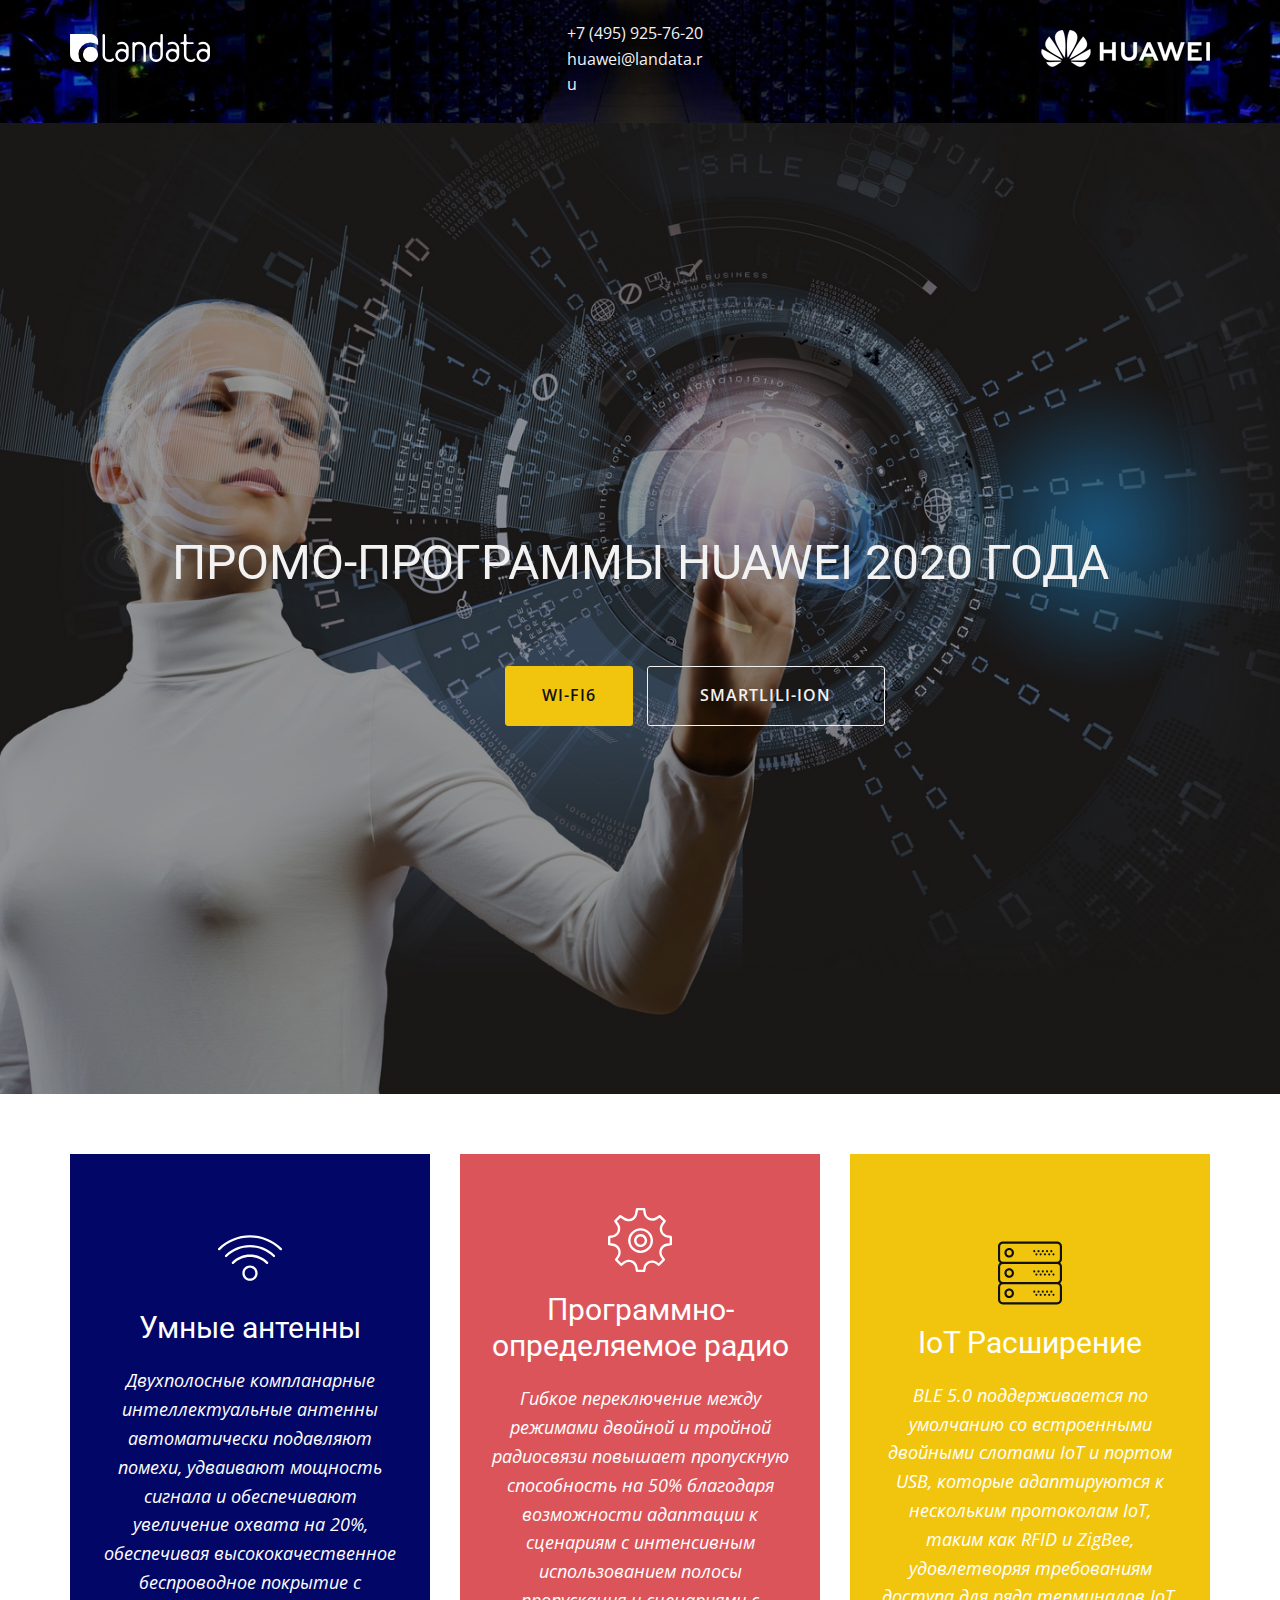
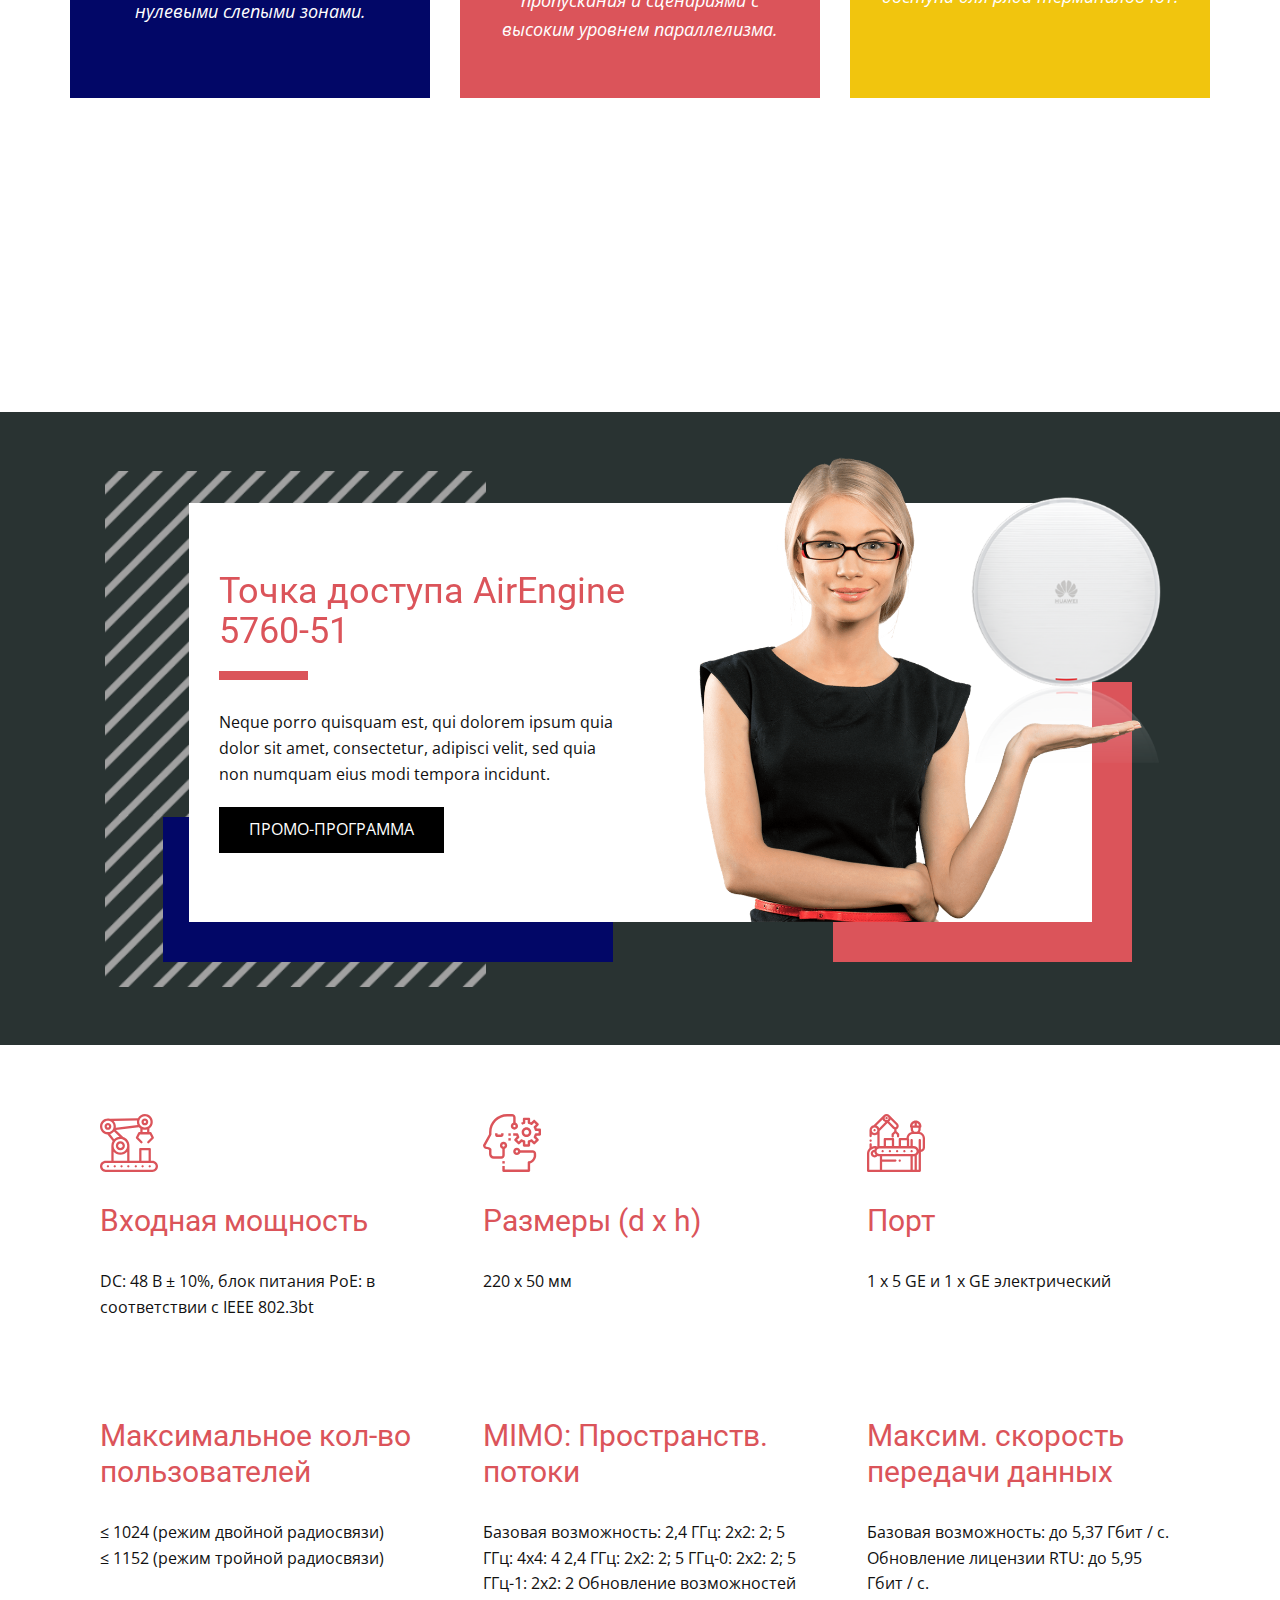
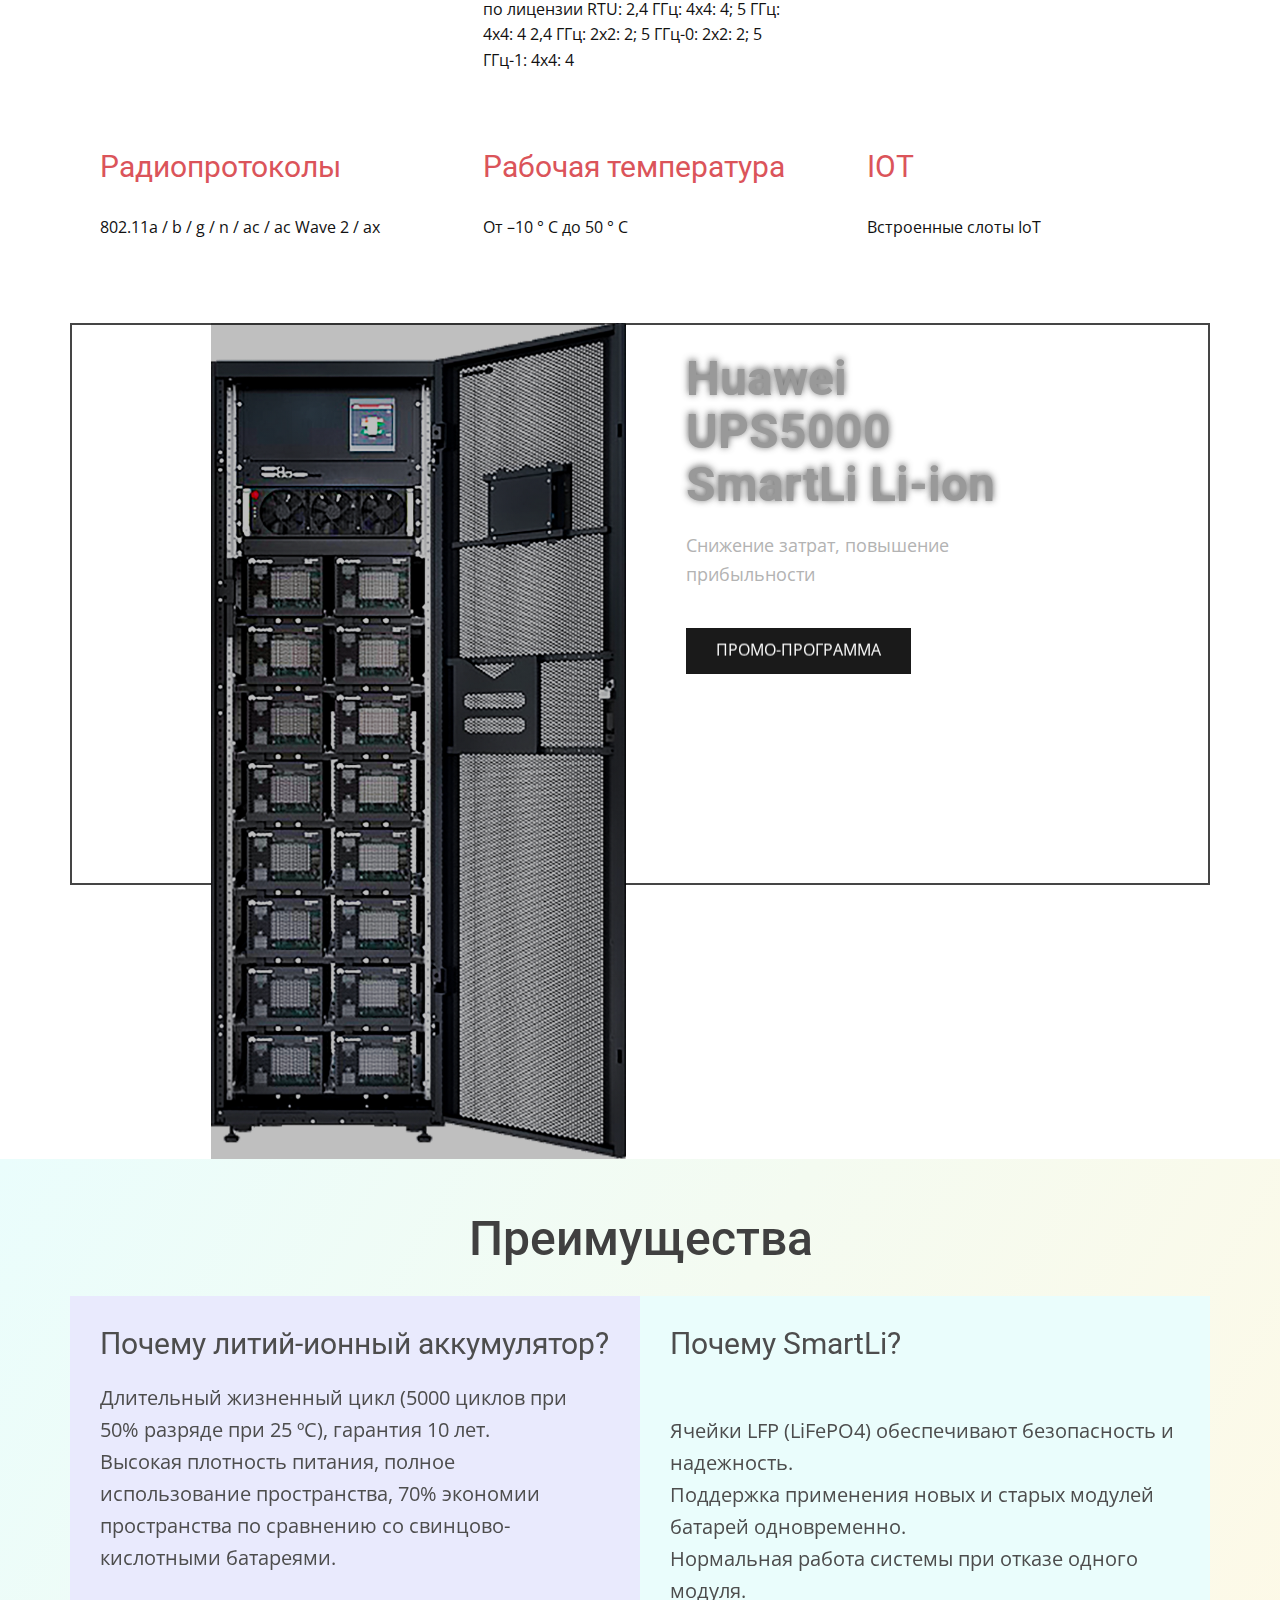
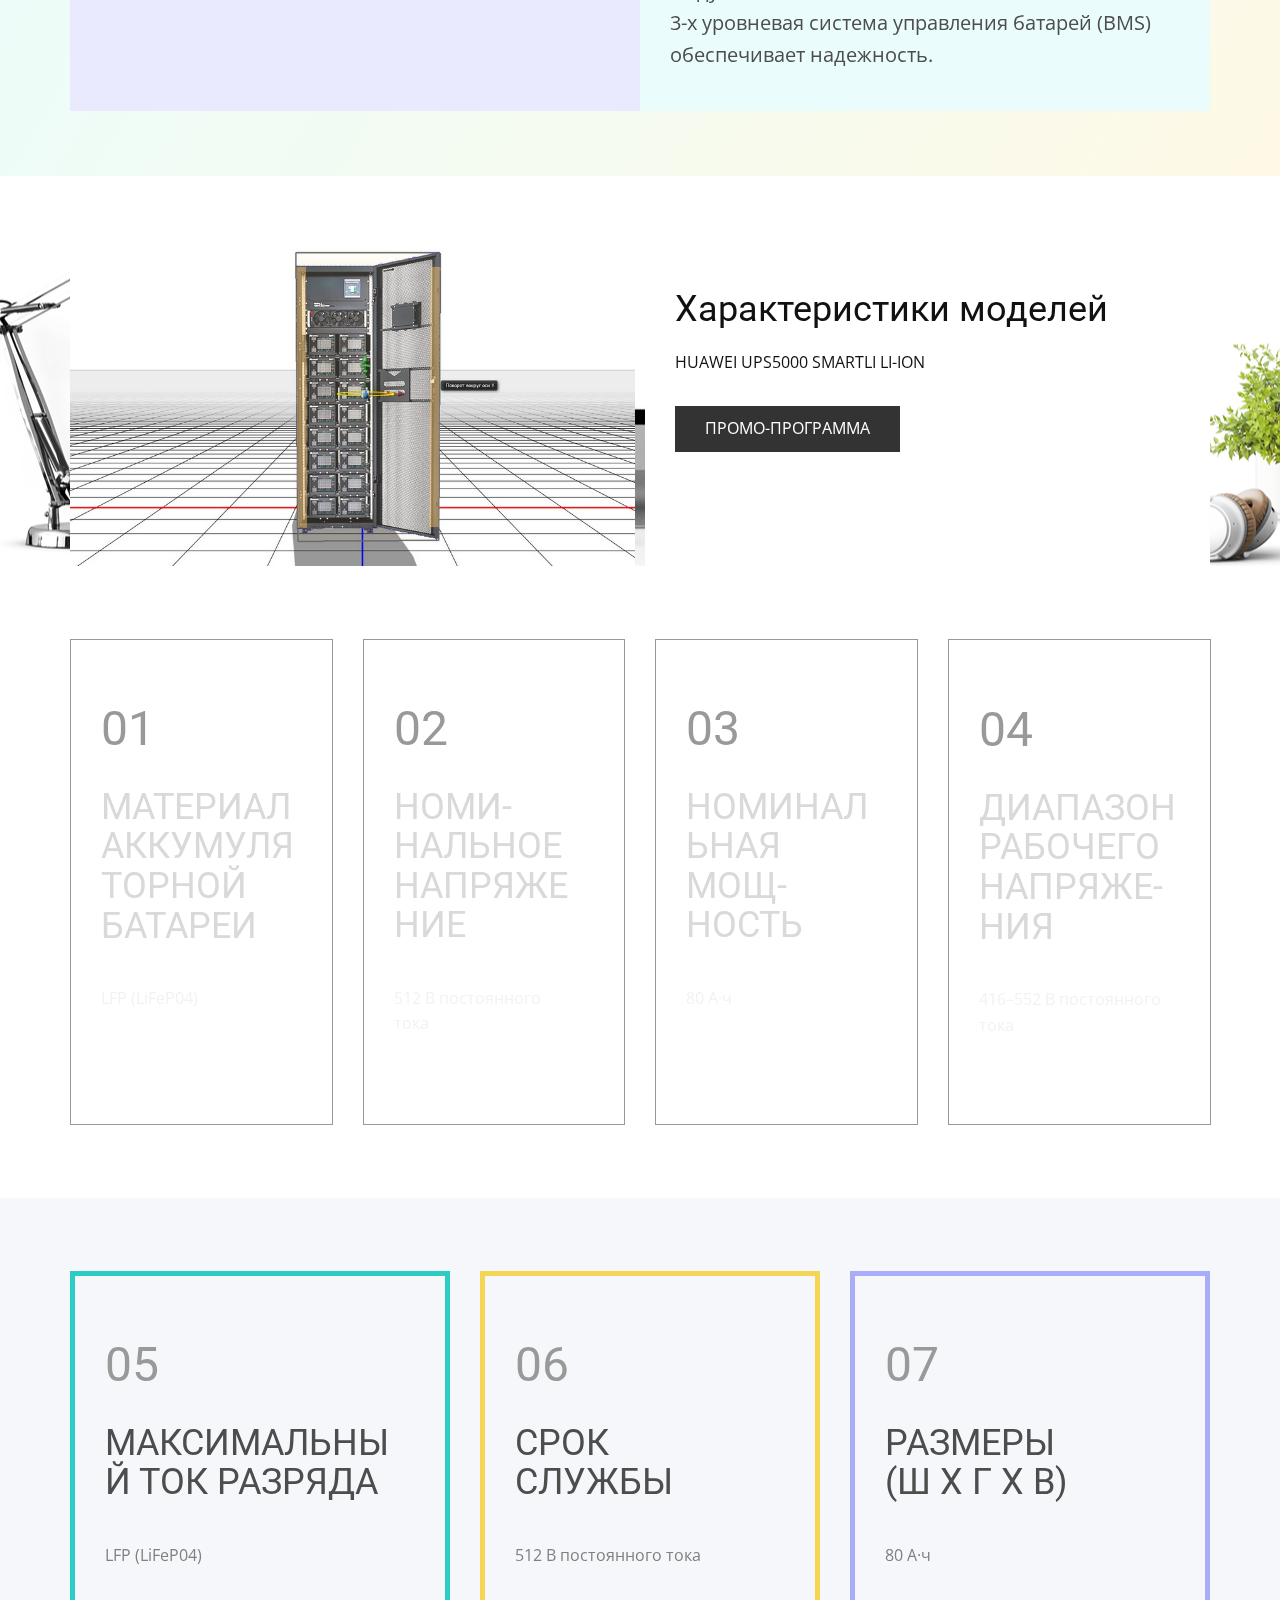
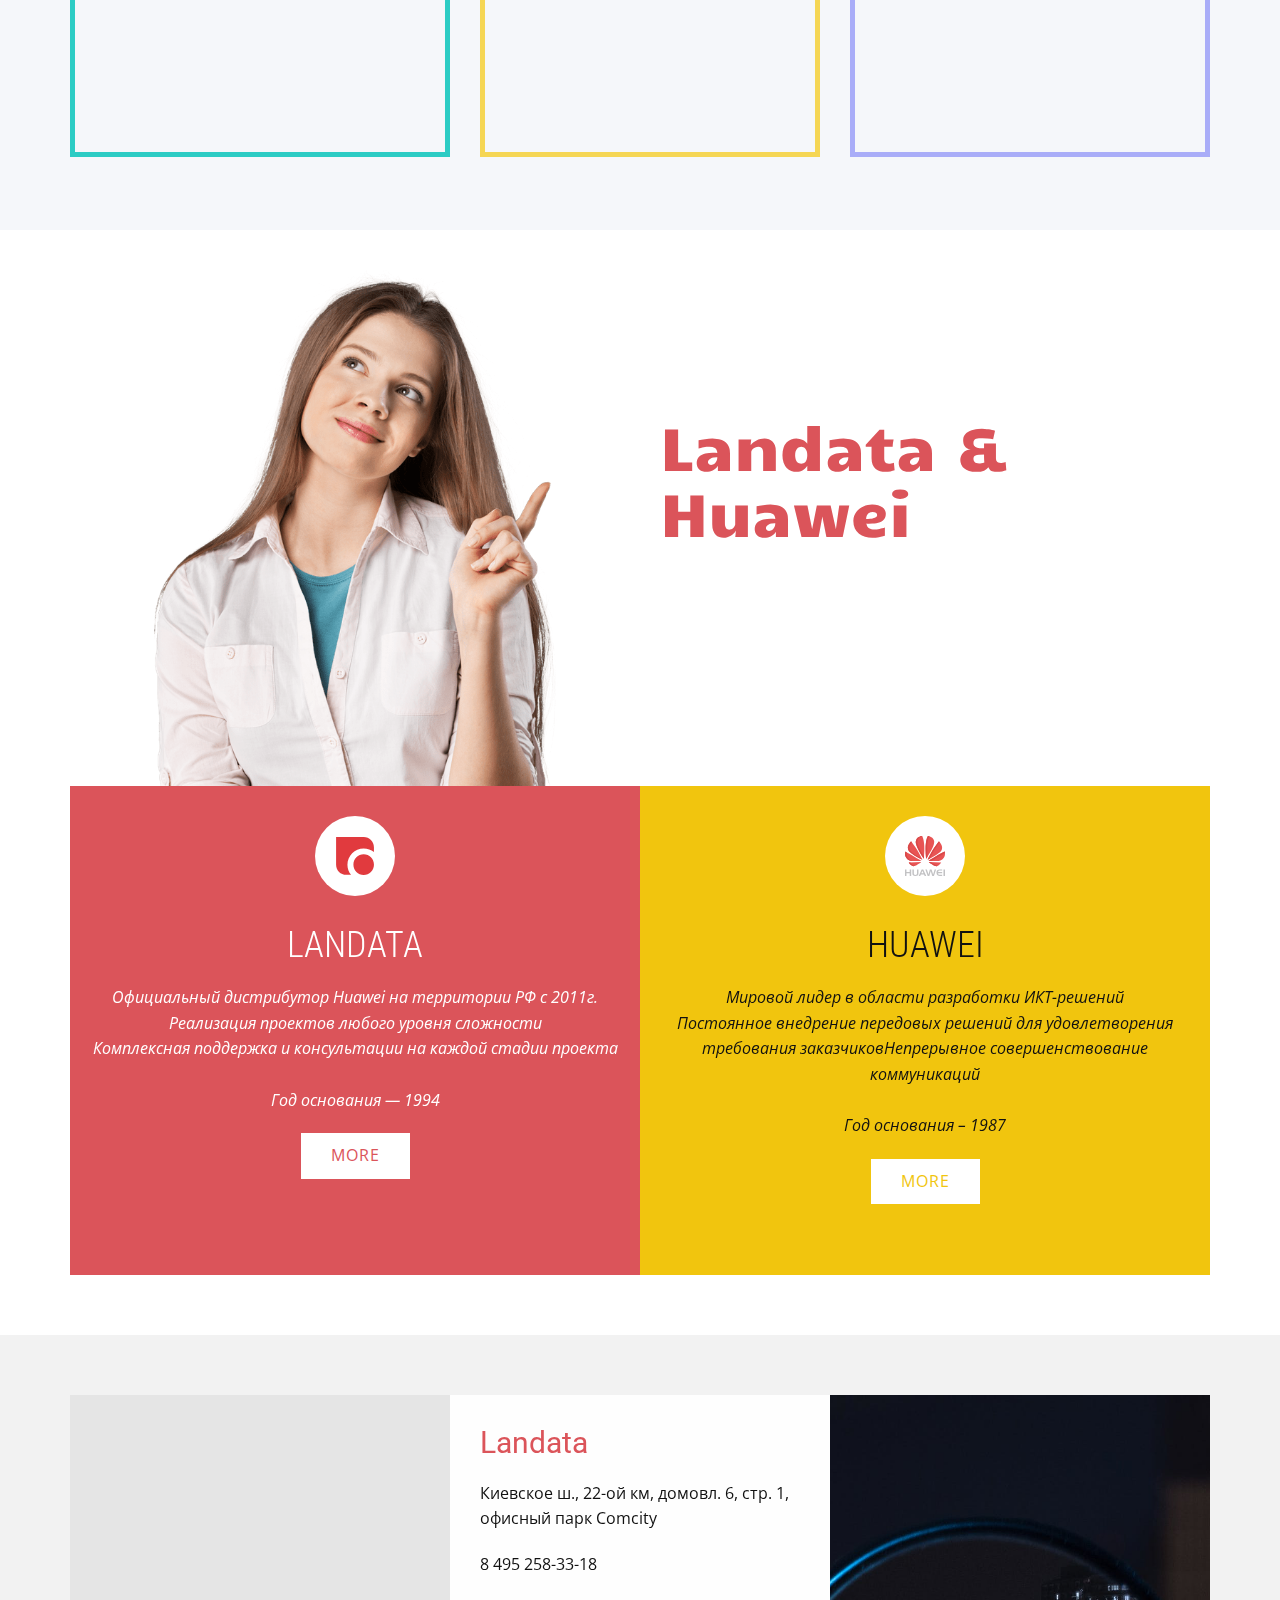
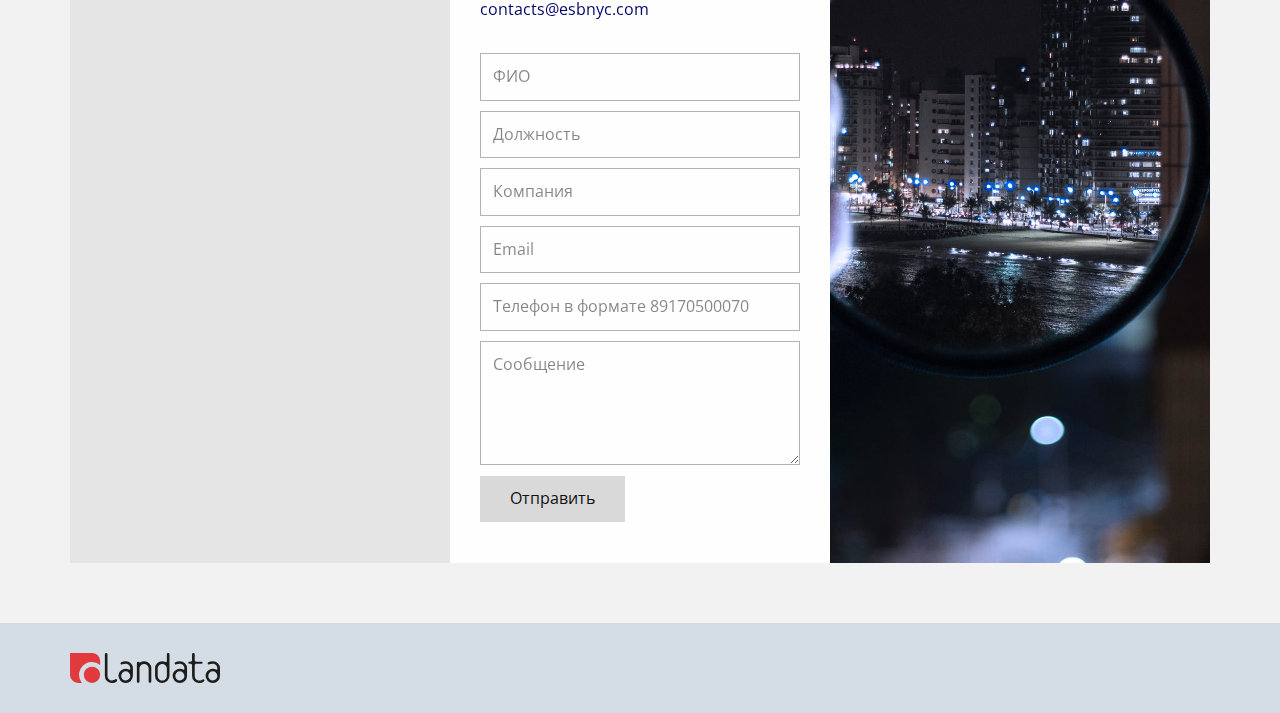
==== home.html @ daa8db78 "App init" ====
<!DOCTYPE html>
<html style="font-size: 16px;">
  <head>
    <meta name="viewport" content="width=device-width, initial-scale=1.0">
    <meta charset="utf-8">
    <meta name="keywords" content="ПРОМО-ПРОГРАММЫ HUAWEI 2020 ГОДА, Точка доступа AirEngine 5760-51, Huawei UPS5000 SmartLi Li-ion, Преимущества">
    <meta name="description" content="ПРОМО-ПРОГРАММЫ HUAWEI 2020 ГОД">
    <meta name="page_type" content="np-template-header-footer-from-plugin">
    <title>home</title>
    <link rel="stylesheet" href="nicepage.css" media="screen">
<link rel="stylesheet" href="home.css" media="screen">
    <script class="u-script" type="text/javascript" src="jquery.js" defer=""></script>
    <script class="u-script" type="text/javascript" src="nicepage.js" defer=""></script>
    <link rel="icon" href="images/favicon.png">
    <link id="u-google-font" rel="stylesheet" href="https://fonts.googleapis.com/css?family=Ubuntu:300,300i,400,400i,500,500i,700,700i|Roboto+Condensed:300,300i,400,400i,700,700i|Roboto:100,100i,300,300i,400,400i,500,500i,700,700i,900,900i|Open+Sans:300,300i,400,400i,600,600i,700,700i,800,800i|Candal">
    
    
    
    
    
    
    
    
    
    
    
    
    
    
    <script type="application/ld+json">{
		"@context": "http://schema.org",
		"@type": "Organization",
		"name": "Landata-Huawei",
		"url": "index.html",
		"logo": "images/2.svg"
}</script>
    <meta property="og:title" content="home">
    <meta property="og:type" content="website">
    <meta property="og:description" content="ПРОМО-ПРОГРАММЫ HUAWEI 2020 ГОД">
    <meta name="theme-color" content="#020767">
    <link rel="canonical" href="index.html">
    <meta property="og:url" content="index.html">
  </head>
  <body class="u-body"><header class="u-clearfix u-header u-image u-shading u-header" id="sec-599b" data-image-width="1600" data-image-height="827"><div class="u-clearfix u-sheet u-valign-middle u-sheet-1">
        <a href="#" class="u-image u-logo u-image-1">
          <img src="images/2.svg" class="u-logo-image u-logo-image-1" data-image-width="140">
        </a>
        <a href="#" class="u-image u-logo u-image-2" data-image-width="169" data-image-height="38">
          <img src="images/logo-huawei1.png" class="u-logo-image u-logo-image-2" data-image-width="140">
        </a>
        <p class="u-align-center-xs u-hidden-xs u-text u-text-grey-5 u-text-1">+7 (495) 925-76-20&nbsp;
          <br>
          <a class="logo-description" href="mailto:huawei@landata.ru">huawei@landata.ru</a>
        </p>
      </div></header>
    <section class="skrollable skrollable-after u-clearfix u-image u-shading u-section-1" id="sec-cb9d" data-image-width="1600" data-image-height="1067">
      <div class="u-clearfix u-sheet u-valign-middle-sm u-valign-middle-xs u-sheet-1">
        <div class="u-clearfix u-expanded-width-md u-layout-wrap u-layout-wrap-1">
          <div class="u-layout">
            <div class="u-layout-col">
              <div class="u-size-30">
                <div class="u-layout-row">
                  <div class="u-container-style u-layout-cell u-left-cell u-right-cell u-size-60 u-layout-cell-1">
                    <div class="u-container-layout u-valign-middle u-container-layout-1">
                      <h1 class="u-align-center u-text u-text-grey-5 u-text-1" data-animation-name="fadeIn" data-animation-duration="1000" data-animation-delay="0">ПРОМО-ПРОГРАММЫ HUAWEI 2020 ГОДА</h1>
                    </div>
                  </div>
                </div>
              </div>
              <div class="u-size-30">
                <div class="u-layout-row">
                  <div class="u-align-center-sm u-align-center-xs u-align-right-lg u-align-right-md u-align-right-xl u-container-style u-layout-cell u-left-cell u-size-30 u-layout-cell-2">
                    <div class="u-container-layout u-valign-middle u-container-layout-2">
                      <a href="#carousel_262c" class="u-border-1 u-border-palette-3-base u-border-radius-3 u-btn u-btn-round u-button-style u-palette-3-base u-btn-1" data-animation-name="jackInTheBox" data-animation-duration="1000" data-animation-delay="0" data-animation-direction="">WI-Fi6</a>
                    </div>
                  </div>
                  <div class="u-align-center-sm u-align-center-xs u-align-left-lg u-align-left-md u-align-left-xl u-container-style u-layout-cell u-right-cell u-size-30 u-layout-cell-3">
                    <div class="u-container-layout u-valign-middle u-container-layout-3">
                      <a href="#sec-e520" class="u-border-1 u-border-grey-5 u-border-radius-3 u-btn u-btn-round u-button-style u-none u-btn-2">SMARTLILI-ION</a>
                    </div>
                  </div>
                </div>
              </div>
            </div>
          </div>
        </div>
      </div>
    </section>
    <section class="skrollable skrollable-between u-align-center u-clearfix u-image u-parallax u-valign-top-lg u-valign-top-xl u-section-2" id="carousel_262c">
      <div class="u-container-style u-expanded-width u-group u-white u-group-1">
        <div class="u-container-layout u-container-layout-1"></div>
      </div>
      <div class="u-clearfix u-gutter-30 u-layout-wrap u-layout-wrap-1">
        <div class="u-layout">
          <div class="u-layout-row">
            <div class="u-container-style u-layout-cell u-left-cell u-palette-1-base u-size-20 u-layout-cell-1">
              <div class="u-container-layout u-valign-middle u-container-layout-2">
                <span class="u-icon u-icon-circle u-icon-1" data-animation-name="pulse" data-animation-duration="1000" data-animation-delay="0" data-animation-direction="">
                  <svg class="u-svg-link" preserveAspectRatio="xMidYMin slice" viewBox="0 0 54.908 54.908" style=""><use xmlns:xlink="http://www.w3.org/1999/xlink" xlink:href="#svg-983d"></use></svg>
                  <svg version="1.1" id="svg-983d" xmlns="http://www.w3.org/2000/svg" xmlns:xlink="http://www.w3.org/1999/xlink" x="0px" y="0px" viewBox="0 0 54.908 54.908" style="enable-background:new 0 0 54.908 54.908;" xml:space="preserve" class="u-svg-content"><g><path d="M54.615,19.123c-7.243-7.244-16.89-11.233-27.161-11.233S7.537,11.878,0.293,19.123c-0.391,0.391-0.391,1.023,0,1.414
		s1.023,0.391,1.414,0C8.573,13.67,17.717,9.889,27.454,9.889s18.881,3.781,25.747,10.647c0.195,0.195,0.451,0.293,0.707,0.293
		s0.512-0.098,0.707-0.293C55.006,20.146,55.006,19.513,54.615,19.123z"></path><path d="M6.171,25c-0.391,0.391-0.391,1.023,0,1.414c0.195,0.195,0.451,0.293,0.707,0.293s0.512-0.098,0.707-0.293
		c10.955-10.956,28.781-10.956,39.737,0c0.391,0.391,1.023,0.391,1.414,0s0.391-1.023,0-1.414C37.002,13.266,17.907,13.264,6.171,25
		z"></path><path d="M27.454,24.508c-5.825,0-11.295,2.263-15.404,6.371c-0.391,0.391-0.391,1.023,0,1.414s1.023,0.391,1.414,0
		c3.731-3.73,8.699-5.785,13.99-5.785c5.291,0,10.259,2.055,13.99,5.785c0.195,0.195,0.451,0.293,0.707,0.293
		s0.512-0.098,0.707-0.293c0.391-0.391,0.391-1.023,0-1.414C38.75,26.771,33.279,24.508,27.454,24.508z"></path><path d="M27.454,33.916c-3.612,0-6.551,2.939-6.551,6.552s2.939,6.552,6.551,6.552c3.613,0,6.552-2.939,6.552-6.552
		S31.067,33.916,27.454,33.916z M27.454,45.019c-2.51,0-4.551-2.042-4.551-4.552s2.042-4.552,4.551-4.552s4.552,2.042,4.552,4.552
		S29.964,45.019,27.454,45.019z"></path>
</g><g></g><g></g><g></g><g></g><g></g><g></g><g></g><g></g><g></g><g></g><g></g><g></g><g></g><g></g><g></g></svg>
                </span>
                <h3 class="u-align-center u-text u-text-body-alt-color u-text-1">Умные антенны</h3>
                <p class="u-align-center u-text u-text-body-alt-color u-text-2">Двухполосные компланарные интеллектуальные антенны автоматически подавляют помехи, удваивают мощность сигнала и обеспечивают увеличение охвата на 20%, обеспечивая высококачественное беспроводное покрытие с нулевыми слепыми зонами.</p>
              </div>
            </div>
            <div class="u-container-style u-layout-cell u-palette-2-base u-size-20 u-layout-cell-2">
              <div class="u-container-layout u-valign-middle u-container-layout-3">
                <span class="u-icon u-icon-circle u-icon-2" data-animation-name="rotateIn" data-animation-duration="1000" data-animation-delay="0" data-animation-direction="">
                  <svg class="u-svg-link" preserveAspectRatio="xMidYMin slice" viewBox="0 0 54 54" style=""><use xmlns:xlink="http://www.w3.org/1999/xlink" xlink:href="#svg-01af"></use></svg>
                  <svg xmlns="http://www.w3.org/2000/svg" xmlns:xlink="http://www.w3.org/1999/xlink" version="1.1" id="svg-01af" x="0px" y="0px" viewBox="0 0 54 54" style="enable-background:new 0 0 54 54;" xml:space="preserve" class="u-svg-content"><g><path d="M53.188,23.518l-3.128-0.602c-1.842-0.354-3.351-1.607-4.035-3.354c-0.686-1.745-0.433-3.69,0.677-5.203l1.964-2.679   c0.292-0.397,0.249-0.949-0.1-1.298l-4.242-4.242c-0.339-0.339-0.871-0.39-1.268-0.121l-2.638,1.786   c-1.552,1.052-3.505,1.231-5.224,0.482c-1.719-0.75-2.916-2.305-3.201-4.158l-0.505-3.282C31.413,0.36,30.994,0,30.5,0h-6   c-0.479,0-0.892,0.34-0.982,0.812l-0.777,4.04c-0.347,1.801-1.565,3.296-3.26,3.997c-1.694,0.704-3.613,0.507-5.131-0.521   L10.944,6.02c-0.397-0.268-0.929-0.218-1.268,0.121l-4.243,4.242c-0.349,0.349-0.391,0.9-0.1,1.299l1.964,2.679   c1.109,1.512,1.362,3.457,0.677,5.203c-0.686,1.745-2.194,2.999-4.036,3.353l-3.128,0.602C0.34,23.608,0,24.021,0,24.5v6   c0,0.493,0.36,0.913,0.848,0.988l3.283,0.505c1.853,0.285,3.408,1.481,4.157,3.2c0.75,1.72,0.57,3.673-0.482,5.226L6.02,43.057   c-0.269,0.396-0.218,0.929,0.121,1.268l4.242,4.242c0.349,0.348,0.899,0.393,1.298,0.1l2.679-1.964   c1.512-1.109,3.457-1.365,5.202-0.677c1.746,0.685,3,2.193,3.354,4.035l0.602,3.128C23.608,53.66,24.021,54,24.5,54h6   c0.494,0,0.914-0.36,0.988-0.848l0.355-2.309c0.292-1.896,1.523-3.465,3.294-4.198c1.771-0.73,3.751-0.495,5.297,0.64l1.884,1.381   c0.399,0.293,0.95,0.248,1.298-0.1l4.242-4.242c0.339-0.339,0.39-0.871,0.121-1.268l-1.786-2.638   c-1.052-1.553-1.232-3.506-0.482-5.225c0.75-1.72,2.304-2.916,4.158-3.201l3.282-0.505C53.64,31.413,54,30.993,54,30.5v-6   C54,24.021,53.66,23.608,53.188,23.518z M52,29.642l-2.435,0.375c-2.535,0.39-4.661,2.026-5.687,4.378   c-1.025,2.351-0.779,5.022,0.66,7.146l1.323,1.954l-3.052,3.052l-1.192-0.874c-2.115-1.551-4.822-1.875-7.246-0.874   c-2.422,1.004-4.107,3.149-4.505,5.741L29.642,52h-4.316l-0.446-2.316c-0.484-2.52-2.2-4.583-4.588-5.521   c-2.385-0.937-5.047-0.589-7.115,0.926l-1.987,1.457l-3.052-3.052l1.324-1.954c1.438-2.123,1.685-4.795,0.659-7.146   c-1.026-2.351-3.152-3.987-5.687-4.377L2,29.642v-4.315l2.317-0.445c2.519-0.484,4.582-2.199,5.52-4.587   c0.937-2.388,0.591-5.048-0.926-7.117L7.454,11.19l3.052-3.052l2.723,1.845c2.077,1.407,4.701,1.675,7.018,0.713   c2.317-0.96,3.984-3.004,4.458-5.468L25.326,2h4.316l0.375,2.435c0.39,2.535,2.027,4.661,4.378,5.687   c2.351,1.026,5.022,0.778,7.146-0.659l1.954-1.323l3.052,3.052l-1.457,1.986c-1.517,2.068-1.863,4.729-0.925,7.117   c0.937,2.388,3,4.103,5.52,4.587L52,25.326V29.642z"></path><path d="M27.5,17C21.71,17,17,21.71,17,27.5S21.71,38,27.5,38S38,33.29,38,27.5S33.29,17,27.5,17z M27.5,36   c-4.687,0-8.5-3.813-8.5-8.5s3.813-8.5,8.5-8.5s8.5,3.813,8.5,8.5S32.187,36,27.5,36z"></path><path d="M27.5,22c-3.033,0-5.5,2.468-5.5,5.5s2.467,5.5,5.5,5.5s5.5-2.468,5.5-5.5S30.533,22,27.5,22z M27.5,31   c-1.93,0-3.5-1.57-3.5-3.5s1.57-3.5,3.5-3.5s3.5,1.57,3.5,3.5S29.43,31,27.5,31z"></path>
</g><g></g><g></g><g></g><g></g><g></g><g></g><g></g><g></g><g></g><g></g><g></g><g></g><g></g><g></g><g></g></svg>
                </span>
                <h3 class="u-align-center u-text u-text-body-alt-color u-text-3">Программно-определяемое радио</h3>
                <p class="u-align-center u-text u-text-body-alt-color u-text-4">Гибкое переключение между режимами двойной и тройной радиосвязи повышает пропускную способность на 50% благодаря возможности адаптации к сценариям с интенсивным использованием полосы пропускания и сценариями с высоким уровнем параллелизма.
                  <br>
                </p>
              </div>
            </div>
            <div class="u-align-center u-container-style u-layout-cell u-palette-3-base u-right-cell u-size-20 u-layout-cell-3">
              <div class="u-container-layout u-valign-middle u-container-layout-4">
                <span class="u-icon u-icon-circle u-icon-3" data-animation-name="zoomIn" data-animation-duration="1000" data-animation-delay="0" data-animation-direction="">
                  <svg class="u-svg-link" preserveAspectRatio="xMidYMin slice" viewBox="0 0 60 60" style=""><use xmlns:xlink="http://www.w3.org/1999/xlink" xlink:href="#svg-a3b0"></use></svg>
                  <svg xmlns="http://www.w3.org/2000/svg" xmlns:xlink="http://www.w3.org/1999/xlink" version="1.1" id="svg-a3b0" x="0px" y="0px" viewBox="0 0 60 60" style="enable-background:new 0 0 60 60;" xml:space="preserve" class="u-svg-content"><g><path d="M10.5,6.5C8.019,6.5,6,8.519,6,11s2.019,4.5,4.5,4.5S15,13.481,15,11S12.981,6.5,10.5,6.5z M10.5,13.5   C9.122,13.5,8,12.379,8,11s1.122-2.5,2.5-2.5S13,9.621,13,11S11.878,13.5,10.5,13.5z"></path><circle cx="50" cy="9.5" r="1"></circle><circle cx="46" cy="9.5" r="1"></circle><circle cx="52" cy="12.5" r="1"></circle><circle cx="48" cy="12.5" r="1"></circle><circle cx="42" cy="9.5" r="1"></circle><circle cx="44" cy="12.5" r="1"></circle><circle cx="38" cy="9.5" r="1"></circle><circle cx="40" cy="12.5" r="1"></circle><circle cx="34" cy="9.5" r="1"></circle><circle cx="36" cy="12.5" r="1"></circle><path d="M60,16.892V5.108C60,2.567,57.933,0.5,55.392,0.5H4.608C2.067,0.5,0,2.567,0,5.108v11.783c0,1.469,0.703,2.764,1.777,3.608   C0.703,21.344,0,22.64,0,24.108v11.783c0,1.469,0.703,2.764,1.777,3.608C0.703,40.344,0,41.64,0,43.108v11.783   C0,57.433,2.067,59.5,4.608,59.5h50.783c2.541,0,4.608-2.067,4.608-4.608V43.108c0-1.469-0.703-2.764-1.777-3.608   C59.297,38.656,60,37.36,60,35.892V24.108c0-1.469-0.703-2.764-1.777-3.608C59.297,19.656,60,18.36,60,16.892z M58,43.108v11.783   c0,1.438-1.17,2.608-2.608,2.608H4.608C3.17,57.5,2,56.33,2,54.892V43.108C2,41.67,3.17,40.5,4.608,40.5h50.783   C56.83,40.5,58,41.67,58,43.108z M58,24.108v11.783c0,1.438-1.17,2.608-2.608,2.608H4.608C3.17,38.5,2,37.33,2,35.892V24.108   C2,22.67,3.17,21.5,4.608,21.5h50.783C56.83,21.5,58,22.67,58,24.108z M4.608,19.5C3.17,19.5,2,18.33,2,16.892V5.108   C2,3.67,3.17,2.5,4.608,2.5h50.783C56.83,2.5,58,3.67,58,5.108v11.783c0,1.438-1.17,2.608-2.608,2.608H4.608z"></path><path d="M10.5,34.5c2.481,0,4.5-2.019,4.5-4.5s-2.019-4.5-4.5-4.5S6,27.519,6,30S8.019,34.5,10.5,34.5z M10.5,27.5   c1.378,0,2.5,1.121,2.5,2.5s-1.122,2.5-2.5,2.5S8,31.379,8,30S9.122,27.5,10.5,27.5z"></path><circle cx="50" cy="28.5" r="1"></circle><circle cx="46" cy="28.5" r="1"></circle><circle cx="52" cy="31.5" r="1"></circle><circle cx="48" cy="31.5" r="1"></circle><circle cx="42" cy="28.5" r="1"></circle><circle cx="44" cy="31.5" r="1"></circle><circle cx="38" cy="28.5" r="1"></circle><circle cx="40" cy="31.5" r="1"></circle><circle cx="34" cy="28.5" r="1"></circle><circle cx="36" cy="31.5" r="1"></circle><path d="M10.5,53.5c2.481,0,4.5-2.019,4.5-4.5s-2.019-4.5-4.5-4.5S6,46.519,6,49S8.019,53.5,10.5,53.5z M10.5,46.5   c1.378,0,2.5,1.121,2.5,2.5s-1.122,2.5-2.5,2.5S8,50.379,8,49S9.122,46.5,10.5,46.5z"></path><circle cx="50" cy="47.5" r="1"></circle><circle cx="46" cy="47.5" r="1"></circle><circle cx="52" cy="50.5" r="1"></circle><circle cx="48" cy="50.5" r="1"></circle><circle cx="42" cy="47.5" r="1"></circle><circle cx="44" cy="50.5" r="1"></circle><circle cx="38" cy="47.5" r="1"></circle><circle cx="40" cy="50.5" r="1"></circle><circle cx="34" cy="47.5" r="1"></circle><circle cx="36" cy="50.5" r="1"></circle>
</g><g></g><g></g><g></g><g></g><g></g><g></g><g></g><g></g><g></g><g></g><g></g><g></g><g></g><g></g><g></g></svg>
                </span>
                <h3 class="u-text u-text-body-alt-color u-text-5">IoT Расширение</h3>
                <p class="u-text u-text-body-alt-color u-text-6">BLE 5.0 поддерживается по умолчанию со встроенными двойными слотами IoT и портом USB, которые адаптируются к нескольким протоколам IoT, таким как RFID и ZigBee, удовлетворяя требованиям доступа для ряда терминалов IoT.</p>
              </div>
            </div>
          </div>
        </div>
      </div>
    </section>
    <section class="u-align-center u-clearfix u-palette-4-dark-3 u-section-3" id="carousel_86a4">
      <div class="u-clearfix u-sheet u-sheet-1">
        <div class="u-container-style u-group u-image u-image-1">
          <div class="u-container-layout u-container-layout-1"></div>
        </div>
        <div class="u-container-style u-group u-palette-2-base u-group-2">
          <div class="u-container-layout u-container-layout-2">
            <img src="images/1.png" alt="" class="u-image u-image-default u-image-2" data-image-width="650" data-image-height="488">
          </div>
        </div>
        <div class="u-container-style u-group u-palette-1-base u-group-3">
          <div class="u-container-layout u-container-layout-3"></div>
        </div>
        <div class="u-clearfix u-expanded-width-xs u-layout-wrap u-layout-wrap-1">
          <div class="u-layout">
            <div class="u-layout-row">
              <div class="u-container-style u-layout-cell u-left-cell u-size-29-md u-size-29-sm u-size-29-xs u-size-31-lg u-size-31-xl u-white u-layout-cell-1">
                <div class="u-container-layout u-valign-middle u-container-layout-4">
                  <h2 class="u-text u-text-default u-text-palette-2-base u-text-1" data-animation-name="lightSpeedIn" data-animation-duration="1000" data-animation-delay="0" data-animation-direction="">Точка доступа AirEngine 5760-51</h2>
                  <div class="u-border-9 u-border-palette-2-base u-line u-line-horizontal u-line-1"></div>
                  <p class="u-text u-text-default u-text-2">Neque porro quisquam est, qui dolorem ipsum quia dolor sit amet, consectetur, adipisci velit, sed quia non numquam eius modi tempora incidunt.</p>
                  <a href="#" class="u-black u-btn u-button-style u-btn-1">ПРОМО-ПРОГРАММА</a>
                </div>
              </div>
              <div class="u-container-style u-layout-cell u-right-cell u-size-29-lg u-size-29-xl u-size-31-md u-size-31-sm u-size-31-xs u-white u-layout-cell-2">
                <div class="u-container-layout u-container-layout-5">
                  <img src="images/xxxxxxxx-min.png" alt="" class="u-image u-image-default u-image-3" data-image-width="981" data-image-height="956">
                </div>
              </div>
            </div>
          </div>
        </div>
        <img src="images/1.png" alt="" class="u-image u-image-default u-image-4" data-image-width="650" data-image-height="488" data-animation-name="slideIn" data-animation-duration="1000" data-animation-delay="0" data-animation-direction="Down">
      </div>
    </section>
    <section class="u-clearfix u-section-4" id="carousel_26a4">
      <div class="u-clearfix u-sheet u-sheet-1">
        <div class="u-clearfix u-gutter-10 u-layout-spacing-vertical u-layout-wrap u-layout-wrap-1">
          <div class="u-layout">
            <div class="u-layout-row">
              <div class="u-align-left u-container-style u-layout-cell u-left-cell u-size-20 u-size-20-md u-layout-cell-1">
                <div class="u-container-layout u-container-layout-1">
                  <span class="u-align-left u-icon u-text-palette-2-base u-icon-1" data-animation-name="jackInTheBox" data-animation-duration="1000" data-animation-delay="0" data-animation-direction="">
                    <svg class="u-svg-link" preserveAspectRatio="xMidYMin slice" viewBox="0 0 512 512"><use xmlns:xlink="http://www.w3.org/1999/xlink" xlink:href="#svg-f8ba"></use></svg>
                    <svg xmlns="http://www.w3.org/2000/svg" xmlns:xlink="http://www.w3.org/1999/xlink" version="1.1" id="svg-f8ba" x="0px" y="0px" viewBox="0 0 512 512" style="enable-background:new 0 0 512 512;" xml:space="preserve" class="u-svg-content"><g><g><path d="M438.942,451.898c-5.518,0-9.997,4.479-9.997,9.997s4.479,9.997,9.997,9.997s9.997-4.479,9.997-9.997    S444.46,451.898,438.942,451.898z"></path>
</g>
</g><g><g><path d="M375.962,451.898c-5.518,0-9.997,4.479-9.997,9.997s4.479,9.997,9.997,9.997s9.997-4.479,9.997-9.997    S381.48,451.898,375.962,451.898z"></path>
</g>
</g><g><g><path d="M315.981,451.898c-5.518,0-9.997,4.479-9.997,9.997s4.479,9.997,9.997,9.997s9.997-4.479,9.997-9.997    S321.499,451.898,315.981,451.898z"></path>
</g>
</g><g><g><path d="M250.002,451.898c-5.518,0-9.997,4.479-9.997,9.997s4.479,9.997,9.997,9.997s9.997-4.479,9.997-9.997    S255.52,451.898,250.002,451.898z"></path>
</g>
</g><g><g><path d="M190.021,451.898c-5.518,0-9.997,4.479-9.997,9.997s4.479,9.997,9.997,9.997s9.997-4.479,9.997-9.997    S195.539,451.898,190.021,451.898z"></path>
</g>
</g><g><g><path d="M130.04,451.898c-5.518,0-9.997,4.479-9.997,9.997s4.479,9.997,9.997,9.997s9.997-4.479,9.997-9.997    S135.558,451.898,130.04,451.898z"></path>
</g>
</g><g><g><path d="M70.059,451.898c-5.518,0-9.997,4.479-9.997,9.997s4.479,9.997,9.997,9.997s9.997-4.479,9.997-9.997    S75.577,451.898,70.059,451.898z"></path>
</g>
</g><g><g><path d="M461.935,411.83h-12.996V309.943c0-5.521-4.476-9.997-9.997-9.997h-82.974c-5.521,0-9.997,4.476-9.997,9.997V411.83    h-85.973V279.952c0-17.576-5.593-34.255-16.176-48.233c-9.723-12.843-23.341-22.586-38.547-27.651l-65.612-62.422l204.269-24.848    c3.594,4.004,7.617,7.559,12.035,10.634v32.558h-9.997c-3.787,0-7.248,2.139-8.941,5.526l-19.994,39.987    c-1.924,3.849-1.17,8.497,1.872,11.539l39.987,39.987c3.904,3.904,10.234,3.904,14.139,0c3.904-3.904,3.904-10.234,0-14.139    l-34.893-34.892l14.009-28.016h87.612l14.009,28.016l-34.893,34.892c-3.904,3.904-3.904,10.234,0,14.139    c1.952,1.952,4.511,2.928,7.069,2.928c2.558,0,5.117-0.976,7.069-2.928l39.987-39.987c3.042-3.043,3.797-7.691,1.872-11.539    l-19.994-39.987c-1.693-3.387-5.155-5.526-8.941-5.526h-9.997v-32.554c18.63-13.008,29.99-34.497,29.99-57.418    c0-38.586-31.392-69.978-69.978-69.978c-25.977,0-49.492,14.25-61.618,36.801L90.729,42.03c-0.877,0.019-1.719,0.161-2.524,0.39    c-5.905-1.579-11.988-2.392-18.146-2.392c-38.586,0-69.978,31.392-69.978,69.978c0,37.28,29.305,67.839,66.088,69.864    l45.451,58.657c-7.583,12.456-11.57,26.627-11.57,41.425v131.877H50.065c-13.368,0-25.939,5.209-35.397,14.668    C5.209,435.956,0,448.526,0,461.895c0,27.606,22.459,50.065,50.065,50.065h411.87c13.368,0,25.939-5.209,35.397-14.668    c9.459-9.458,14.668-22.029,14.668-35.397C512,434.289,489.541,411.83,461.935,411.83z M415.949,159.99h-39.987v-22.91    c6.457,1.921,13.194,2.916,19.994,2.916c6.8,0,13.537-0.995,19.994-2.916V159.99z M349.882,50.598    c0-0.001,0.001-0.002,0.001-0.003c7.839-18.565,25.923-30.56,46.072-30.56c27.561,0,49.984,22.423,49.984,49.984    c0,17.79-9.579,34.382-25.001,43.301c-7.555,4.373-16.194,6.683-24.983,6.683c-8.789,0-17.429-2.311-24.985-6.684    c-5.817-3.365-10.82-7.784-14.874-13.143c-6.623-8.732-10.124-19.161-10.124-30.157C345.973,63.271,347.288,56.737,349.882,50.598    z M365.965,319.94h62.98v91.971h-62.98V319.94z M197.158,222.46c0.006,0.002,0.013,0.004,0.02,0.006    c25.216,7.501,42.827,31.14,42.827,57.487c0,33.074-26.907,59.981-59.981,59.981s-59.981-26.908-59.981-59.981    c0-13.049,4.117-25.449,11.907-35.864c11.45-15.327,28.973-24.117,48.074-24.117C185.884,219.971,191.648,220.808,197.158,222.46z     M240.005,332.767v79.144H120.043v-79.144c14.666,16.636,36.112,27.16,59.981,27.16S225.339,349.402,240.005,332.767z     M327.201,56.991c-0.803,4.264-1.223,8.612-1.223,13.027c0,9.831,2.009,19.336,5.87,28.109l-192.779,23.451    c0.632-3.798,0.968-7.659,0.968-11.572c0-18.577-7.315-35.853-19.619-48.611L327.201,56.991z M68.035,159.938    c-26.626-1.066-47.961-23.05-47.961-49.932c0-27.561,22.423-49.984,49.984-49.984c5.483,0,10.882,0.883,16.046,2.624    c20.3,6.876,33.938,25.908,33.938,47.36c0,6.748-1.316,13.282-3.913,19.426c-0.683,1.617-1.479,3.251-2.354,4.834    c-8.258,14.844-23.587,24.476-40.49,25.594C71.573,159.424,69.761,159.441,68.035,159.938z M89.422,177.238    c13.526-3.916,25.662-11.866,34.681-22.8l48.266,45.919c-17.976,1.753-34.932,9.62-47.902,22.108L89.422,177.238z M483.079,483.04    c-5.651,5.651-13.161,8.764-21.144,8.764H50.065c-16.493,0-29.909-13.417-29.909-29.91c0-7.983,3.113-15.493,8.765-21.145    c5.651-5.651,13.161-8.764,21.144-8.764h59.981c0.414,0,0.82-0.032,1.221-0.081h137.515c0.401,0.049,0.807,0.081,1.221,0.081    h105.966c0.414,0,0.82-0.032,1.221-0.081h80.534c0.401,0.049,0.807,0.081,1.221,0.081h22.993c16.492,0,29.909,13.417,29.909,29.91    C491.844,469.878,488.731,477.388,483.079,483.04z"></path>
</g>
</g><g><g><path d="M395.956,40.028c-16.537,0-29.991,13.454-29.991,29.991c0,16.537,13.454,29.99,29.991,29.99    c16.537,0,29.99-13.454,29.99-29.99C425.946,53.482,412.492,40.028,395.956,40.028z M395.956,80.016    c-5.512,0-9.997-4.485-9.997-9.997s4.485-9.997,9.997-9.997s9.997,4.485,9.997,9.997S401.468,80.016,395.956,80.016z"></path>
</g>
</g><g><g><path d="M70.059,80.016c-16.537,0-29.991,13.454-29.991,29.991c0,16.537,13.454,29.99,29.991,29.99s29.991-13.454,29.991-29.99    C100.049,93.469,86.596,80.016,70.059,80.016z M70.059,120.003c-5.512,0-9.997-4.485-9.997-9.997c0-5.512,4.485-9.997,9.997-9.997    s9.997,4.485,9.997,9.997C80.056,115.518,75.571,120.003,70.059,120.003z"></path>
</g>
</g><g><g><path d="M180.024,239.965c-22.049,0-39.987,17.937-39.987,39.987c0,22.049,17.938,39.987,39.987,39.987    s39.987-17.938,39.987-39.987C220.011,257.903,202.073,239.965,180.024,239.965z M180.024,299.946    c-11.025,0-19.994-8.969-19.994-19.994c0-11.024,8.969-19.994,19.994-19.994c11.024,0,19.994,8.969,19.994,19.994    C200.018,290.977,191.049,299.946,180.024,299.946z"></path>
</g>
</g><g></g><g></g><g></g><g></g><g></g><g></g><g></g><g></g><g></g><g></g><g></g><g></g><g></g><g></g><g></g></svg>
                  </span>
                  <h3 class="u-text u-text-palette-2-base u-text-1">Входная мощность</h3>
                  <p class="u-text u-text-2">DC: 48 В ± 10%, блок питания PoE: в соответствии с IEEE 802.3bt</p>
                </div>
              </div>
              <div class="u-align-left u-container-style u-layout-cell u-size-20 u-size-20-md u-layout-cell-2">
                <div class="u-container-layout u-container-layout-2">
                  <span class="u-align-left u-icon u-text-palette-2-base u-icon-2" data-animation-name="fadeIn" data-animation-duration="1000" data-animation-delay="0">
                    <svg class="u-svg-link" preserveAspectRatio="xMidYMin slice" viewBox="0 0 512.014 512.014"><use xmlns:xlink="http://www.w3.org/1999/xlink" xlink:href="#svg-d6dd"></use></svg>
                    <svg xmlns="http://www.w3.org/2000/svg" xmlns:xlink="http://www.w3.org/1999/xlink" version="1.1" id="svg-d6dd" x="0px" y="0px" viewBox="0 0 512.014 512.014" style="enable-background:new 0 0 512.014 512.014;" xml:space="preserve" class="u-svg-content"><g><g><path d="M256.013,0.014h-42.667c-88.324,0.1-159.9,71.676-160,160v17.931L1.336,272.195c-0.866,1.579-1.321,3.351-1.323,5.152    c-0.018,0.606-0.018,1.213,0,1.819c0.502,17.171,14.829,30.684,32,30.181c7.758,0.431,15.2,3.218,21.333,7.989v34.677    c-0.024,0.815-0.024,1.631,0,2.447c0.676,22.888,19.778,40.896,42.667,40.22h64c0.606,0.018,1.213,0.018,1.819,0    c17.171-0.502,30.684-14.829,30.181-32v-64H170.68v64c0.062,0.634,0.062,1.273,0,1.907c-0.527,5.365-5.302,9.286-10.667,8.76h-64    c-0.851,0.054-1.705,0.054-2.556,0c-11.076-0.706-19.483-10.257-18.777-21.333v-39.765c0.001-3.055-1.308-5.964-3.595-7.989    c-10.698-9.857-24.539-15.612-39.072-16.245c-0.047,0.006-0.095,0.011-0.142,0.016c-5.143,0.545-9.755-3.182-10.301-8.326    l51.787-93.867c0.866-1.579,1.321-3.351,1.323-5.152v-20.672C74.768,83.467,136.8,21.435,213.347,21.347h42.539    c0.649-0.069,1.304-0.073,1.954-0.012c5.39,0.507,9.348,5.288,8.841,10.678v53.333h21.333V32.014c0.018-0.606,0.018-1.213,0-1.819    C287.511,13.024,273.184-0.489,256.013,0.014z"></path>
</g>
</g><g><g><path d="M437.347,320.014H320.013v21.333h117.333c0.634-0.062,1.273-0.062,1.907,0c5.365,0.527,9.287,5.302,8.76,10.667v20.16    c-1.536,6.368-11.819,43.84-42.667,43.84c-5.891,0-10.667,4.776-10.667,10.667v64H192.013v-32H170.68v42.667    c0,5.891,4.776,10.667,10.667,10.667h224v0c5.891,0,10.667-4.776,10.667-10.667v-64.939c33.344-6.304,49.237-41.483,53.12-60.928    c0.143-0.702,0.214-1.417,0.213-2.133v-21.333c0.018-0.606,0.018-1.213,0-1.819C468.845,333.024,454.518,319.511,437.347,320.014z    "></path>
</g>
</g><g><g><path d="M501.347,128.014h-26.891c-1.129-3.169-2.421-6.277-3.872-9.312l19.029-19.029c4.164-4.165,4.164-10.917,0-15.083    l-30.176-30.176c-4.165-4.164-10.917-4.164-15.083,0l-19.029,19.029c-3.036-1.445-6.144-2.733-9.312-3.861V42.68    c0-5.891-4.776-10.667-10.667-10.667H362.68c-5.891,0-10.667,4.776-10.667,10.667v26.901c-5.808,2.051-11.402,4.662-16.704,7.797    l10.837,18.368c5.998-3.531,12.461-6.206,19.2-7.947c4.709-1.216,7.999-5.462,8-10.325V53.347h21.333v24.128    c-0.006,4.861,3.275,9.111,7.979,10.336c6.739,1.741,13.202,4.416,19.2,7.947c4.192,2.477,9.529,1.801,12.971-1.643l17.067-17.067    l15.093,15.061l-17.067,17.067c-3.447,3.439-4.127,8.777-1.653,12.971c3.538,5.997,6.22,12.46,7.968,19.2    c1.215,4.705,5.456,7.994,10.315,8h24.128v21.323h-24.107c-4.859,0.006-9.1,3.295-10.315,8c-1.748,6.74-4.43,13.203-7.968,19.2    c-2.474,4.194-1.794,9.531,1.653,12.971l17.067,17.067l-15.083,15.083l-17.067-17.067c-3.442-3.444-8.779-4.12-12.971-1.643    c-5.998,3.531-12.461,6.206-19.2,7.947c-4.709,1.216-7.999,5.462-8,10.325v24.128h-21.333v-24.117    c-0.001-4.863-3.291-9.11-8-10.325c-6.739-1.741-13.202-4.416-19.2-7.947c-4.192-2.477-9.529-1.801-12.971,1.643L316.12,243    l-15.083-15.083l17.067-17.067c3.447-3.439,4.128-8.777,1.653-12.971c-3.538-5.997-6.22-12.46-7.968-19.2    c-1.215-4.705-5.456-7.994-10.315-8H266.68v21.333h26.901c1.125,3.169,2.414,6.277,3.861,9.312l-19.029,19.029    c-4.164,4.165-4.164,10.917,0,15.083l30.176,30.176c4.165,4.164,10.917,4.164,15.083,0l19.029-19.029    c3.036,1.445,6.144,2.733,9.312,3.861v26.901c0,5.891,4.776,10.667,10.667,10.667h42.667l0,0c5.891,0,10.667-4.776,10.667-10.667    v-26.891c3.168-1.128,6.276-2.417,9.312-3.861l19.029,19.019c4.165,4.164,10.917,4.164,15.083,0l30.176-30.176    c4.164-4.165,4.164-10.917,0-15.083l-19.04-19.029c1.451-3.035,2.743-6.143,3.872-9.312h26.901    c5.891,0,10.667-4.776,10.667-10.667V138.68C512.013,132.789,507.238,128.014,501.347,128.014z"></path>
</g>
</g><g><g><path d="M384.013,117.347c-23.564,0-42.667,19.103-42.667,42.667s19.102,42.667,42.667,42.667    c23.564,0,42.667-19.103,42.667-42.667S407.578,117.347,384.013,117.347z M384.013,181.347c-11.782,0-21.333-9.551-21.333-21.333    c0-11.782,9.551-21.333,21.333-21.333c11.782,0,21.333,9.551,21.333,21.333C405.347,171.796,395.796,181.347,384.013,181.347z"></path>
</g>
</g><g><g><path d="M160.013,170.68v10.667h-32V170.68H106.68v10.667c-0.006,0.295-0.006,0.589,0,0.884    c0.244,11.538,9.795,20.693,21.333,20.449h32c0.295,0.006,0.589,0.006,0.884,0c11.538-0.244,20.693-9.795,20.449-21.333V170.68    H160.013z"></path>
</g>
</g><g><g><path d="M298.68,298.68c-17.673,0-32,14.327-32,32c0,17.673,14.327,32,32,32c17.673,0,32-14.327,32-32    C330.68,313.007,316.353,298.68,298.68,298.68z M298.68,341.347c-5.891,0-10.667-4.776-10.667-10.667    c0-5.891,4.776-10.667,10.667-10.667c5.891,0,10.667,4.776,10.667,10.667C309.347,336.571,304.571,341.347,298.68,341.347z"></path>
</g>
</g><g><g><path d="M181.347,245.347c-17.673,0-32,14.327-32,32c0,17.673,14.327,32,32,32c17.673,0,32-14.327,32-32    C213.347,259.674,199.02,245.347,181.347,245.347z M181.347,288.014c-5.891,0-10.667-4.776-10.667-10.667    c0-5.891,4.776-10.667,10.667-10.667c5.891,0,10.667,4.776,10.667,10.667C192.013,283.238,187.238,288.014,181.347,288.014z"></path>
</g>
</g><g><g><path d="M277.347,74.68c-17.673,0-32,14.327-32,32c0,17.673,14.327,32,32,32c17.673,0,32-14.327,32-32    C309.347,89.007,295.02,74.68,277.347,74.68z M277.347,117.347c-5.891,0-10.667-4.776-10.667-10.667s4.776-10.667,10.667-10.667    c5.891,0,10.667,4.776,10.667,10.667S283.238,117.347,277.347,117.347z"></path>
</g>
</g><g><g><rect x="224.013" y="170.68" width="21.333" height="21.333"></rect>
</g>
</g><g><g><rect x="224.013" y="213.347" width="21.333" height="21.333"></rect>
</g>
</g><g><g><rect x="170.68" y="416.014" width="21.333" height="21.333"></rect>
</g>
</g><g></g><g></g><g></g><g></g><g></g><g></g><g></g><g></g><g></g><g></g><g></g><g></g><g></g><g></g><g></g></svg>
                  </span>
                  <h3 class="u-text u-text-palette-2-base u-text-3">Размеры (d x h)</h3>
                  <p class="u-text u-text-4">220 х 50 мм</p>
                </div>
              </div>
              <div class="u-align-left u-container-style u-layout-cell u-right-cell u-size-20 u-size-20-md u-layout-cell-3">
                <div class="u-container-layout u-container-layout-3">
                  <span class="u-align-left u-icon u-text-palette-2-base u-icon-3" data-animation-name="bounceIn" data-animation-duration="1000" data-animation-delay="0" data-animation-direction="">
                    <svg class="u-svg-link" preserveAspectRatio="xMidYMin slice" viewBox="0 0 512 512"><use xmlns:xlink="http://www.w3.org/1999/xlink" xlink:href="#svg-84d2"></use></svg>
                    <svg xmlns="http://www.w3.org/2000/svg" viewBox="0 0 512 512" id="svg-84d2" class="u-svg-content"><path d="m466.070312 158.75c4.988282-7.136719 7.929688-15.808594 7.929688-25.15625v-13.039062c3.832031-1.402344 6.574219-5.070313 6.574219-9.386719v-3.097657c0-27.886718-22.6875-50.574218-50.574219-50.574218s-50.574219 22.6875-50.574219 50.574218v3.097657c0 4.316406 2.742188 7.984375 6.574219 9.386719v13.039062c0 9.347656 2.9375 18.019531 7.929688 25.15625-25.0625 5.132812-44.222657 26.628906-45.8125 52.796875h-58.117188c-5.523438 0-10 4.476563-10 10v62h-40.566406v-62c0-5.523437-4.480469-10-10-10h-72c-5.523438 0-10 4.476563-10 10v62h-36v-133.421875l69.703125-69.703125 46.523437 46.519531c3.707032 3.710938 8.136719 6.273438 12.839844 7.695313v16.886719l-20.902344 20.902343c-1.875 1.875-2.929687 4.417969-2.929687 7.070313v18.46875c0 5.519531 4.480469 10 10 10 5.523437 0 10-4.480469 10-10v-14.324219l13.832031-13.832031 13.832031 13.832031v12.824219c0 5.523437 4.480469 10 10 10 5.523438 0 10-4.476563 10-10v-16.96875c0-2.652344-1.054687-5.195313-2.929687-7.070313l-20.902344-20.902343v-17.59375c3.9375-1.5 7.628906-3.824219 10.796875-6.988282 5.828125-5.828125 9.039063-13.578125 9.039063-21.820312 0-8.242188-3.210938-15.988282-9.039063-21.816406l-72.574219-72.578126c-.019531-.015624-.039062-.03125-.054687-.046874-14.355469-14.265626-37.640625-14.238282-51.964844.078124l-88.542969 88.542969c-20.5625 4.011719-36.136718 22.152344-36.136718 43.875v51.789063c0 5.519531 4.480468 10 10 10 5.523437 0 10-4.480469 10-10v-14.558594c7.082031 4.71875 15.578124 7.472656 24.703124 7.472656 9.128907 0 17.625-2.753906 24.707032-7.472656v106.714844c-.472656.199218-.933594.414062-1.398438.628906-7.449218-2.777344-15.277344-4.203125-23.308594-4.203125-8.726562 0-17.058593 1.699219-24.703124 4.757813v-19.34375c0-5.519532-4.476563-10-10-10-5.523438 0-10 4.480468-10 10v31.816406c-13.515626 12.222656-22.023438 29.882812-22.023438 49.496094v151.691406c0 5.519531 4.476562 10 10 10h456c5.519531 0 10-4.480469 10-10v-166.808594c20.078125-1.363281 36-18.125 36-38.546875v-81.546875c0-27.738281-19.75-50.953125-45.929688-56.3125zm-36.609374-1.167969c-12.984376-.289062-23.460938-10.933593-23.460938-23.988281v-12.425781h48v12.425781c0 13.054688-10.476562 23.699219-23.460938 23.988281zm30.328124-56.414062h-19.789062v-21.988281c9.835938 3.417968 17.410156 11.71875 19.789062 21.988281zm-39.789062-21.988281v21.988281h-19.789062c2.378906-10.269531 9.953124-18.570313 19.789062-21.988281zm-7 224.367187c13.785156 0 25 11.214844 25 25s-11.214844 25-25 25h-304c-13.785156 0-25-11.214844-25-25s11.214844-25 25-25zm-9 70h9c2.382812 0 4.71875-.191406 7-.546875v118.964844h-16zm-339.46875-38.097656c1.421875 9.21875 5.664062 17.515625 11.800781 23.996093-2.554687 2.414063-5.964843 3.8125-9.605469 3.8125-7.71875 0-14-6.277343-14-14 0-6.96875 5.125-12.75 11.804688-13.808593zm235.46875-103.902344h52v52h-52zm-132.566406 0h52v52h-52zm-20.585938-168.914063c4.210938 4.207032 9.261719 7.261719 14.777344 9.015626l-53.84375 53.84375c-4.601562-10.636719-13.210938-19.144532-23.921875-23.605469l54.007813-54.003907c1.71875 5.394532 4.707031 10.472657 8.980468 14.75zm113.488282 42.488282c0 2.898437-1.132813 5.625-3.183594 7.675781-4.230469 4.234375-11.121094 4.234375-15.351563 0l-46.523437-46.519531 3.476562-3.472656c4.199219-4.203126 7.25-9.246094 9.015625-14.746094l49.382813 49.386718c2.050781 2.050782 3.183594 4.777344 3.183594 7.675782zm-75.726563-80.21875c3.175781 3.171875 4.921875 7.390625 4.921875 11.878906 0 4.089844-1.464844 7.945312-4.121094 11-.269531.21875-.535156.453125-.789062.707031-6.515625 6.515625-17.117188 6.515625-23.632813 0-6.511719-6.515625-6.511719-17.113281 0-23.628906.152344-.152344.289063-.3125.429688-.472656 6.585937-6.011719 16.824219-5.855469 23.191406.515625zm-117.882813 142.976562c-13.621093 0-24.703124-11.082031-24.703124-24.703125 0-13.625 11.082031-24.707031 24.703124-24.707031 13.625 0 24.707032 11.082031 24.707032 24.707031 0 13.621094-11.082032 24.703125-24.707032 24.703125zm-46.726562 182.394532c0-25.765626 20.960938-46.726563 46.726562-46.726563 1.589844 0 3.164063.082031 4.722657.238281-2.328125 3.519532-4.179688 7.378906-5.449219 11.492188-18.414062.390625-33.273438 15.476562-33.273438 33.980468 0 18.75 15.253907 34 34 34 10.414063 0 20.046876-4.703124 26.425782-12.601562 4.933594 1.863281 10.273437 2.890625 15.847656 2.890625h4.457031v118.414063h-93.457031zm364 141.691406h-250.542969v-70.417969h117.042969c5.523438 0 10-4.480469 10-10 0-5.523437-4.476562-10-10-10h-117.042969v-28h250.542969zm56 0v-127.441406c7.488281-5.636719 13.167969-13.546876 16-22.699219v150.140625zm52-195.355469c0 9.382813-6.972656 17.148437-16 18.441406v-85.023437c0-5.523438-4.476562-10-10-10s-10 4.476562-10 10v62.082031.019531 23.140625c-5.679688-18.351562-22.808594-31.722656-43-31.722656h-9v-53.519531c0-5.523438-4.476562-10-10-10s-10 4.476562-10 10v53.519531h-12v-62c0-3.25-1.558594-6.132813-3.960938-7.957031.777344-19.988282 17.269532-36.007813 37.445313-36.007813h23.976563c.179687 0 .359374.011719.539062.011719.183594 0 .359375-.007812.539062-.011719h23.980469c20.667969 0 37.480469 16.8125 37.480469 37.480469zm0 0"></path><path d="m32.019531 244.964844c2.628907 0 5.210938-1.070313 7.070313-2.933594 1.871094-1.859375 2.929687-4.4375 2.929687-7.066406 0-2.632813-1.058593-5.210938-2.929687-7.070313-1.859375-1.863281-4.429688-2.929687-7.070313-2.929687-2.628906 0-5.210937 1.066406-7.070312 2.929687-1.859375 1.859375-2.929688 4.4375-2.929688 7.070313 0 2.628906 1.070313 5.207031 2.929688 7.066406 1.859375 1.863281 4.441406 2.933594 7.070312 2.933594zm0 0"></path><path d="m66.730469 133.171875c-2.640625 0-5.210938 1.070313-7.070313 2.929687-1.859375 1.863282-2.929687 4.441407-2.929687 7.070313 0 2.640625 1.070312 5.210937 2.929687 7.070313 1.859375 1.859374 4.429688 2.929687 7.070313 2.929687 2.628906 0 5.207031-1.070313 7.070312-2.929687 1.859375-1.859376 2.929688-4.4375 2.929688-7.070313 0-2.628906-1.070313-5.207031-2.929688-7.070313-1.863281-1.859374-4.441406-2.929687-7.070312-2.929687zm0 0"></path><path d="m165.730469 43.742188c1.867187 1.859374 4.4375 2.929687 7.070312 2.929687 2.636719 0 5.207031-1.070313 7.078125-2.929687 1.859375-1.859376 2.929688-4.4375 2.929688-7.070313 0-2.628906-1.070313-5.207031-2.929688-7.070313-1.871094-1.855468-4.441406-2.929687-7.078125-2.929687-2.632812 0-5.203125 1.070313-7.070312 2.929687-1.859375 1.863282-2.921875 4.441407-2.921875 7.070313 0 2.632813 1.0625 5.210937 2.921875 7.070313zm0 0"></path><path d="m202 318.542969c-2.628906 0-5.210938 1.070312-7.070312 2.929687-1.859376 1.863282-2.929688 4.441406-2.929688 7.070313 0 2.628906 1.070312 5.210937 2.929688 7.070312 1.859374 1.867188 4.441406 2.929688 7.070312 2.929688s5.210938-1.0625 7.070312-2.929688c1.859376-1.859375 2.929688-4.441406 2.929688-7.070312 0-2.628907-1.070312-5.210938-2.929688-7.070313-1.859374-1.859375-4.441406-2.929687-7.070312-2.929687zm0 0"></path><path d="m138 318.542969c-2.628906 0-5.210938 1.070312-7.070312 2.929687-1.859376 1.863282-2.929688 4.441406-2.929688 7.070313 0 2.640625 1.070312 5.210937 2.929688 7.070312 1.859374 1.859375 4.429687 2.929688 7.070312 2.929688 2.628906 0 5.210938-1.070313 7.070312-2.929688 1.859376-1.859375 2.929688-4.429687 2.929688-7.070312 0-2.628907-1.070312-5.210938-2.929688-7.070313-1.859374-1.859375-4.441406-2.929687-7.070312-2.929687zm0 0"></path><path d="m394 338.542969c2.628906 0 5.210938-1.0625 7.070312-2.929688 1.859376-1.859375 2.929688-4.429687 2.929688-7.070312 0-2.628907-1.070312-5.210938-2.929688-7.070313-1.859374-1.859375-4.441406-2.929687-7.070312-2.929687s-5.210938 1.070312-7.070312 2.929687c-1.859376 1.863282-2.929688 4.441406-2.929688 7.070313 0 2.640625 1.070312 5.210937 2.929688 7.070312 1.859374 1.871094 4.441406 2.929688 7.070312 2.929688zm0 0"></path><path d="m266 318.542969c-2.628906 0-5.210938 1.070312-7.070312 2.929687-1.859376 1.863282-2.929688 4.441406-2.929688 7.070313 0 2.628906 1.070312 5.210937 2.929688 7.070312 1.859374 1.867188 4.441406 2.929688 7.070312 2.929688s5.210938-1.0625 7.070312-2.929688c1.859376-1.859375 2.929688-4.429687 2.929688-7.070312 0-2.628907-1.070312-5.210938-2.929688-7.070313-1.859374-1.859375-4.441406-2.929687-7.070312-2.929687zm0 0"></path><path d="m330 318.542969c-2.628906 0-5.210938 1.070312-7.070312 2.929687-1.859376 1.863282-2.929688 4.441406-2.929688 7.070313 0 2.628906 1.070312 5.210937 2.929688 7.070312 1.859374 1.867188 4.441406 2.929688 7.070312 2.929688s5.210938-1.0625 7.070312-2.929688c1.859376-1.859375 2.929688-4.441406 2.929688-7.070312 0-2.628907-1.070312-5.210938-2.929688-7.070313-1.859374-1.859375-4.441406-2.929687-7.070312-2.929687zm0 0"></path><path d="m288.898438 421.542969c2.632812 0 5.210937-1.0625 7.070312-2.929688 1.859375-1.859375 2.929688-4.429687 2.929688-7.070312 0-2.628907-1.070313-5.210938-2.929688-7.070313s-4.429688-2.929687-7.070312-2.929687c-2.628907 0-5.210938 1.070312-7.070313 2.929687s-2.929687 4.441406-2.929687 7.070313c0 2.640625 1.070312 5.210937 2.929687 7.070312 1.859375 1.871094 4.441406 2.929688 7.070313 2.929688zm0 0"></path></svg>
                  </span>
                  <h3 class="u-text u-text-palette-2-base u-text-5">Порт</h3>
                  <p class="u-text u-text-6">1 х 5 GE и 1 х GE электрический</p>
                </div>
              </div>
            </div>
          </div>
        </div>
      </div>
    </section>
    <section class="u-clearfix u-section-5" id="carousel_d6f3">
      <div class="u-clearfix u-sheet u-valign-middle u-sheet-1">
        <div class="u-clearfix u-expanded-width u-gutter-10 u-layout-spacing-vertical u-layout-wrap u-layout-wrap-1">
          <div class="u-layout">
            <div class="u-layout-row">
              <div class="u-align-left u-container-style u-layout-cell u-left-cell u-size-20 u-size-20-md u-layout-cell-1">
                <div class="u-container-layout u-valign-top u-container-layout-1">
                  <h3 class="u-text u-text-palette-2-base u-text-1">Максимальное кол-во пользователей</h3>
                  <p class="u-text u-text-2">≤ 1024 (режим двойной радиосвязи)&nbsp;
                    <br>≤ 1152 (режим тройной радиосвязи)
                  </p>
                </div>
              </div>
              <div class="u-align-left u-container-style u-layout-cell u-size-20 u-size-20-md u-layout-cell-2">
                <div class="u-container-layout u-container-layout-2">
                  <h3 class="u-text u-text-palette-2-base u-text-3">MIMO: Пространств. потоки</h3>
                  <p class="u-text u-text-4">Базовая возможность: 2,4 ГГц: 2x2: 2;&nbsp;5 ГГц: 4x4: 4 2,4 ГГц: 2x2: 2;&nbsp;5 ГГц-0: 2х2: 2;&nbsp;5 ГГц-1: 2x2: 2 Обновление возможностей по лицензии RTU: 2,4 ГГц: 4x4: 4;&nbsp;5 ГГц: 4x4: 4 2,4 ГГц: 2x2: 2;&nbsp;5 ГГц-0: 2х2: 2;&nbsp;5 ГГц-1: 4x4: 4</p>
                </div>
              </div>
              <div class="u-align-left u-container-style u-layout-cell u-right-cell u-size-20 u-size-20-md u-layout-cell-3">
                <div class="u-container-layout u-valign-top u-container-layout-3">
                  <h3 class="u-text u-text-palette-2-base u-text-5">Максим. скорость передачи данных</h3>
                  <p class="u-text u-text-6">Базовая возможность: до 5,37 Гбит / с. Обновление лицензии RTU: до 5,95 Гбит / с.</p>
                </div>
              </div>
            </div>
          </div>
        </div>
      </div>
    </section>
    <section class="u-clearfix u-section-6" id="carousel_c205">
      <div class="u-clearfix u-sheet u-sheet-1">
        <div class="u-clearfix u-expanded-width u-gutter-10 u-layout-spacing-vertical u-layout-wrap u-layout-wrap-1">
          <div class="u-layout">
            <div class="u-layout-row">
              <div class="u-align-left u-container-style u-layout-cell u-left-cell u-size-20 u-size-20-md u-layout-cell-1">
                <div class="u-container-layout u-valign-top u-container-layout-1">
                  <h3 class="u-text u-text-palette-2-base u-text-1">Радиопротоколы</h3>
                  <p class="u-text u-text-2">802.11a / b / g / n / ac / ac Wave 2 / ax</p>
                </div>
              </div>
              <div class="u-align-left u-container-style u-layout-cell u-size-20 u-size-20-md u-layout-cell-2">
                <div class="u-container-layout u-container-layout-2">
                  <h3 class="u-text u-text-palette-2-base u-text-3">Рабочая температура</h3>
                  <p class="u-text u-text-4">От –10 ° C до 50 ° C</p>
                </div>
              </div>
              <div class="u-align-left u-container-style u-layout-cell u-right-cell u-size-20 u-size-20-md u-layout-cell-3">
                <div class="u-container-layout u-valign-top u-container-layout-3">
                  <h3 class="u-text u-text-palette-2-base u-text-5">IOT</h3>
                  <p class="u-text u-text-6">Встроенные слоты IoT</p>
                </div>
              </div>
            </div>
          </div>
        </div>
      </div>
    </section>
    <section class="skrollable skrollable-before u-clearfix u-image u-parallax u-section-7" id="sec-e520" data-image-width="1280" data-image-height="853">
      <div class="u-clearfix u-sheet u-sheet-1">
        <div class="u-border-2 u-border-grey-dark-1 u-expanded-width u-shape u-shape-rectangle u-shape-1"></div>
        <div class="u-clearfix u-layout-wrap u-layout-wrap-1">
          <div class="u-layout">
            <div class="u-layout-row">
              <div class="fadeIn-played u-container-style u-expand-resize u-image u-layout-cell u-left-cell u-shading u-size-29 u-image-1" data-animation-name="pulse" data-animation-duration="1000" data-animation-delay="0" data-animation-direction="">
                <div class="u-container-layout"></div>
              </div>
              <div class="u-align-left u-container-style u-layout-cell u-right-cell u-size-31 u-layout-cell-2">
                <div class="u-container-layout u-valign-top u-container-layout-2">
                  <h1 class="rotateIn-played u-text u-text-grey-40 u-text-1" data-animation-name="jackInTheBox" data-animation-duration="1000" data-animation-delay="0" data-animation-direction="">Huawei UPS5000 SmartLi Li-ion</h1>
                  <p class="u-large-text u-text u-text-grey-30 u-text-variant u-text-2">Снижение затрат, повышение прибыльности</p>
                  <a href="#" class="u-btn u-btn-rectangle u-button-style u-grey-90 u-btn-1" data-animation-name="slideIn" data-animation-duration="1000" data-animation-delay="0" data-animation-direction="Down">ПРОМО-ПРОГРАММА</a>
                </div>
              </div>
            </div>
          </div>
        </div>
      </div>
    </section>
    <section class="u-align-center u-clearfix u-gradient u-section-8" id="sec-aa03">
      <div class="u-clearfix u-sheet u-valign-middle u-sheet-1">
        <h2 class="u-text u-text-default u-text-grey-75 u-text-1" data-animation-name="flipIn" data-animation-duration="1000" data-animation-delay="0" data-animation-direction="X">Преимущества</h2>
        <div class="u-clearfix u-expanded-width u-layout-wrap u-layout-wrap-1">
          <div class="u-layout">
            <div class="u-layout-row">
              <div class="u-container-style u-layout-cell u-left-cell u-palette-1-light-3 u-size-30 u-layout-cell-1">
                <div class="u-container-layout u-valign-top u-container-layout-1">
                  <h3 class="u-text u-text-default u-text-grey-70 u-text-2" data-animation-name="fadeIn" data-animation-duration="1000" data-animation-delay="0">Почему литий-ионный аккумулятор?</h3>
                  <p class="u-large-text u-text u-text-default u-text-grey-70 u-text-variant u-text-3" data-animation-name="fadeIn" data-animation-duration="1000" data-animation-delay="0">Длительный жизненный цикл (5000 циклов при 50% разряде при 25 ºC), гарантия 10 лет.
                    <br>Высокая плотность питания, полное использование пространства, 70% экономии пространства по сравнению со свинцово-кислотными батареями.
                  </p>
                </div>
              </div>
              <div class="u-align-left u-container-style u-layout-cell u-palette-4-light-3 u-right-cell u-size-30 u-layout-cell-2">
                <div class="u-container-layout u-valign-top u-container-layout-2">
                  <h3 class="u-text u-text-default u-text-grey-70 u-text-4" data-animation-name="fadeIn" data-animation-duration="1000" data-animation-delay="0">Почему SmartLi?</h3>
                  <p class="u-large-text u-text u-text-default u-text-grey-70 u-text-variant u-text-5" data-animation-name="flash" data-animation-duration="1000" data-animation-delay="0" data-animation-direction="">Ячейки LFP (LiFePO4) обеспечивают безопасность и надежность.
                    <br>Поддержка применения новых и старых модулей батарей одновременно.
                    <br>Нормальная работа системы при отказе одного модуля.
                    <br>3-х уровневая система управления батарей (BMS) обеспечивает надежность.
                  </p>
                </div>
              </div>
            </div>
          </div>
        </div>
      </div>
    </section>
    <section class="skrollable skrollable-between u-clearfix u-image u-section-9" id="carousel_04a6" data-image-width="1280" data-image-height="853">
      <div class="u-clearfix u-sheet u-sheet-1">
        <div class="u-clearfix u-expanded-width u-gutter-10 u-layout-wrap u-layout-wrap-1">
          <div class="u-layout">
            <div class="u-layout-row">
              <div class="u-container-style u-image u-layout-cell u-left-cell u-size-30 u-image-1" src="" data-animation-name="flipIn" data-animation-duration="1000" data-animation-delay="0" data-animation-direction="X">
                <div class="u-container-layout u-valign-middle u-container-layout-1"></div>
              </div>
              <div class="u-align-left u-container-style u-layout-cell u-right-cell u-size-30 u-white u-layout-cell-2">
                <div class="u-container-layout u-valign-middle u-container-layout-2">
                  <h2 class="u-text u-text-1" data-animation-name="zoomIn" data-animation-duration="1000" data-animation-delay="0" data-animation-direction="">Характеристики моделей</h2>
                  <p class="u-text u-text-2">HUAWEI UPS5000 SMARTLI LI-ION</p>
                  <a href="#" class="u-btn u-btn-rectangle u-button-style u-grey-80 u-btn-1" data-animation-name="flipIn" data-animation-duration="1000" data-animation-delay="0" data-animation-direction="X">ПРОМО-ПРОГРАММА</a>
                </div>
              </div>
            </div>
          </div>
        </div>
      </div>
    </section>
    <section class="skrollable skrollable-before u-align-center u-clearfix u-image u-parallax u-shading u-section-10" id="carousel_7ffa">
      <div class="u-clearfix u-sheet u-valign-middle u-sheet-1">
        <div class="u-clearfix u-expanded-width-lg u-expanded-width-md u-expanded-width-sm u-expanded-width-xs u-gutter-30 u-layout-wrap u-layout-wrap-1">
          <div class="u-gutter-0 u-layout">
            <div class="u-layout-row">
              <div class="u-align-left u-container-style u-layout-cell u-left-cell u-size-15 u-size-30-md u-layout-cell-1" data-animation-name="jackInTheBox" data-animation-duration="1000" data-animation-delay="0" data-animation-direction="">
                <div class="u-border-1 u-border-grey-40 u-container-layout u-container-layout-1">
                  <p class="u-custom-font u-heading-font u-text u-text-grey-40 u-text-1">01</p>
                  <h2 class="u-text u-text-grey-15 u-text-2">МАТЕРИАЛ АККУМУЛЯТОРНОЙ БАТАРЕИ</h2>
                  <p class="u-text u-text-grey-5 u-text-3">LFP (LiFeP04)</p>
                </div>
              </div>
              <div class="u-align-left u-container-style u-layout-cell u-size-15 u-size-30-md u-layout-cell-2">
                <div class="u-border-1 u-border-grey-40 u-container-layout u-container-layout-2">
                  <p class="u-custom-font u-heading-font u-text u-text-grey-40 u-text-4">02</p>
                  <h2 class="u-text u-text-grey-15 u-text-5">НОМИ-НАЛЬНОЕ НАПРЯЖЕНИЕ</h2>
                  <p class="u-text u-text-grey-5 u-text-6">512 В постоянного тока</p>
                </div>
              </div>
              <div class="u-align-left u-container-style u-layout-cell u-size-15 u-size-30-md u-layout-cell-3">
                <div class="u-border-1 u-border-grey-40 u-container-layout u-container-layout-3">
                  <p class="u-align-left u-custom-font u-heading-font u-res-move-started u-text u-text-grey-40 u-text-7">03</p>
                  <h2 class="u-align-left u-res-move-started u-text u-text-grey-15 u-text-8">НОМИНАЛЬНАЯ МОЩ-НОСТЬ</h2>
                  <p class="u-align-left u-res-move-started u-text u-text-grey-5 u-text-9">80 А·ч</p>
                </div>
              </div>
              <div class="u-container-style u-layout-cell u-right-cell u-size-15 u-size-30-md u-layout-cell-4" data-animation-name="lightSpeedIn" data-animation-duration="1000" data-animation-delay="0" data-animation-direction="">
                <div class="u-border-1 u-border-grey-40 u-container-layout u-container-layout-4">
                  <p class="u-custom-font u-heading-font u-text u-text-grey-40 u-text-10">04</p>
                  <h2 class="u-text u-text-grey-15 u-text-11">ДИАПАЗОН РАБОЧЕГО НАПРЯЖЕ-НИЯ</h2>
                  <p class="u-text u-text-grey-5 u-text-12">416–552 В постоянного тока</p>
                </div>
              </div>
            </div>
          </div>
        </div>
      </div>
    </section>
    <section class="u-align-center u-clearfix u-palette-5-light-3 u-section-11" id="carousel_0bb6">
      <div class="u-clearfix u-sheet u-valign-middle u-sheet-1">
        <div class="u-clearfix u-expanded-width-lg u-expanded-width-md u-expanded-width-sm u-expanded-width-xs u-gutter-30 u-layout-wrap u-layout-wrap-1">
          <div class="u-gutter-0 u-layout">
            <div class="u-layout-row">
              <div class="u-align-left u-container-style u-layout-cell u-left-cell u-size-21 u-layout-cell-1" data-animation-name="flipIn" data-animation-duration="1000" data-animation-delay="0" data-animation-direction="X">
                <div class="u-border-5 u-border-palette-4-dark-1 u-container-layout u-container-layout-1">
                  <p class="u-custom-font u-heading-font u-text u-text-grey-40 u-text-1">05</p>
                  <h2 class="u-text u-text-grey-70 u-text-2">МАКСИМАЛЬНЫЙ ТОК РАЗРЯДА</h2>
                  <p class="u-text u-text-grey-50 u-text-3">LFP (LiFeP04)</p>
                </div>
              </div>
              <div class="u-align-left u-container-style u-layout-cell u-size-19 u-layout-cell-2">
                <div class="u-border-5 u-border-palette-3-light-1 u-container-layout u-container-layout-2">
                  <p class="u-custom-font u-heading-font u-text u-text-grey-40 u-text-4">06</p>
                  <h2 class="u-text u-text-grey-70 u-text-5">СРОК СЛУЖБЫ</h2>
                  <p class="u-text u-text-grey-50 u-text-6">512 В постоянного тока</p>
                </div>
              </div>
              <div class="u-align-left u-container-style u-layout-cell u-right-cell u-size-20 u-layout-cell-3" data-animation-name="flash" data-animation-duration="1000" data-animation-delay="0" data-animation-direction="">
                <div class="u-border-5 u-border-palette-1-light-2 u-container-layout u-container-layout-3">
                  <p class="u-align-left u-custom-font u-heading-font u-res-move-started u-text u-text-grey-40 u-text-7">07</p>
                  <h2 class="u-text u-text-grey-70 u-text-8">РАЗМЕРЫ&nbsp;
                    <br>(Ш Х Г Х В)
                  </h2>
                  <p class="u-align-left u-res-move-started u-text u-text-grey-50 u-text-9">80 А·ч</p>
                </div>
              </div>
            </div>
          </div>
        </div>
      </div>
    </section>
    <section class="skrollable skrollable-before u-clearfix u-image u-parallax u-shading u-section-12" id="carousel_b652">
      <div class="u-clearfix u-sheet u-sheet-1">
        <div class="u-clearfix u-expanded-width u-layout-wrap u-layout-wrap-1">
          <div class="u-layout">
            <div class="u-layout-row">
              <div class="u-align-center-sm u-align-center-xs u-container-style u-expand-resize u-layout-cell u-left-cell u-size-30 u-layout-cell-1">
                <div class="u-container-layout u-valign-bottom-xl">
                  <img class="u-expanded-height-lg u-expanded-height-md u-expanded-height-sm u-expanded-height-xs u-expanded-width-xl u-image u-image-1" src="images/-min.png">
                </div>
              </div>
              <div class="u-container-style u-layout-cell u-right-cell u-size-30 u-layout-cell-2">
                <div class="u-container-layout u-container-layout-2">
                  <h5 class="u-custom-font u-font-ubuntu u-text u-text-1">работа с</h5>
                  <h1 class="u-custom-font u-text u-text-palette-2-base u-text-2" data-animation-name="lightSpeedIn" data-animation-duration="1000" data-animation-delay="0" data-animation-direction="">Landata &amp; Huawei</h1>
                  <p class="u-text u-text-3" data-animation-name="slideIn" data-animation-duration="1000" data-animation-delay="0" data-animation-direction="Down">Дополнительный преимущества</p>
                </div>
              </div>
            </div>
          </div>
        </div>
        <div class="u-clearfix u-expanded-width u-gutter-0 u-layout-wrap u-layout-wrap-2">
          <div class="u-gutter-0 u-layout">
            <div class="u-layout-row">
              <div class="u-container-style u-layout-cell u-left-cell u-palette-2-base u-size-30 u-layout-cell-3">
                <div class="u-container-layout u-valign-top u-container-layout-3">
                  <span class="u-icon u-icon-circle u-spacing-20 u-text-palette-2-base u-white u-icon-1" data-animation-name="fadeIn" data-animation-duration="1000" data-animation-delay="0">
                    <svg class="u-svg-link" preserveAspectRatio="xMidYMin slice" viewBox="0 0 200 200" style=""><use xmlns:xlink="http://www.w3.org/1999/xlink" xlink:href="#svg-2f2b"></use></svg>
                    <svg version="1.1" id="svg-2f2b" xmlns="http://www.w3.org/2000/svg" xmlns:xlink="http://www.w3.org/1999/xlink" x="0px" y="0px" viewBox="0 0 200 200" style="enable-background:new 0 0 200 200;" xml:space="preserve" class="u-svg-content"><style type="text/css">
	.st0{fill-rule:evenodd;clip-rule:evenodd;fill:#E13A3E;}
</style><path class="st0" d="M92.08,143.16c0-28.35,22.99-51.33,51.34-51.33c28.35,0,51.34,22.98,51.34,51.33
	c0,28.35-22.99,51.33-51.34,51.33C115.06,194.49,92.08,171.51,92.08,143.16L92.08,143.16z M5.47,5.06h138.42
	c28.04,0,50.77,22.72,50.77,50.76v24.29c-13.98-11.37-31.82-18.19-51.24-18.19c-44.87,0-81.25,36.37-81.25,81.24
	c0,19.34,6.76,37.12,18.06,51.07l-23.98-0.01c-28.04,0-50.77-22.72-50.77-50.76V55.82V5.06L5.47,5.06z"></path></svg>
                  </span>
                  <h2 class="u-align-center u-custom-font u-font-roboto-condensed u-text u-text-4">landata</h2>
                  <p class="u-align-center u-text u-text-5">Официальный дистрибутор Huawei на территории РФ с 2011г.
                    <br>Реализация проектов любого уровня сложности
                    <br>Комплексная поддержка и консультации на каждой стадии проекта
                    <br>
                    <br>Год основания — 1994
                    <br>
                  </p>
                  <a href="http://www.landata.ru/" class="u-btn u-button-style u-text-palette-2-base u-white u-btn-1" target="_blank">more</a>
                </div>
              </div>
              <div class="u-align-center u-container-style u-layout-cell u-palette-3-base u-right-cell u-size-30 u-layout-cell-4">
                <div class="u-container-layout u-valign-top u-container-layout-4">
                  <span class="u-icon u-icon-circle u-spacing-20 u-text-palette-3-base u-white u-icon-2" data-animation-name="slideIn" data-animation-duration="1000" data-animation-delay="0" data-animation-direction="Down">
                    <svg class="u-svg-link" preserveAspectRatio="xMidYMin slice" viewBox="0 0 512.001 512.001" style=""><use xmlns:xlink="http://www.w3.org/1999/xlink" xlink:href="#svg-2e3e"></use></svg>
                    <svg version="1.1" id="svg-2e3e" xmlns="http://www.w3.org/2000/svg" xmlns:xlink="http://www.w3.org/1999/xlink" x="0px" y="0px" viewBox="0 0 512.001 512.001" style="enable-background:new 0 0 512.001 512.001;" xml:space="preserve" class="u-svg-content"><g><path style="fill:#E85454;" d="M79.791,69.889c-0.759-0.941-2.158-1.005-3.007-0.144c-7.963,8.077-42.824,45.746-39.978,83.49
		c1.668,31.302,24.619,50.224,25.898,51.256c1,0.807,34.7,36.861,155.598,97.064c0.313,0.068,1.452,0.461,2.118-0.367
		c0,0,0.937-0.747,0.448-1.934C165.309,177.887,90.885,83.638,79.791,69.889z"></path><path style="fill:#E85454;" d="M205.814,333.673c-0.393-1.345-2.037-1.345-2.037-1.345v-0.081l-154.034,5.38
		c-1.542,0.054-2.452,1.742-1.664,3.068c17.24,29.01,45.112,50.894,74.051,43.821c20.681-5.111,67.496-37.798,82.943-48.863h-0.041
		C206.201,334.527,205.814,333.673,205.814,333.673z"></path><path style="fill:#E85454;" d="M207.605,317.232C143.62,274.058,24.143,209.535,6.656,200.139
		c-1.121-0.602-2.523-0.033-2.882,1.188c-10.777,36.618,4.951,65.76,4.951,65.76c17.065,36.082,49.639,47.023,49.639,47.023
		c15.1,6.164,30.15,6.57,30.15,6.57c2.341,0.434,93.585,0.068,118.048-0.055c1.043-0.026,1.58-1.037,1.58-1.037
		C208.937,318.333,207.605,317.232,207.605,317.232z"></path><path style="fill:#E85454;" d="M193.297,5.001c-41.743,10.835-64.626,53.171-51.339,98.498c0.01,0.033,0.017,0.063,0.025,0.097
		c13.929,61.718,82.337,163.089,97.049,184.355c1.024,1.046,1.86,0.603,1.86,0.603c1.574-0.4,1.452-1.939,1.452-1.939l0.035,0.02
		c20.978-209.73-17.293-276.71-23.052-285.449c-0.421-0.639-1.165-0.981-1.924-0.885C209.821,1.268,193.297,5.001,193.297,5.001z"></path><path style="fill:#E85454;" d="M370.294,53.658c-0.011-0.03-0.02-0.059-0.029-0.09c-0.383-1.377-11.064-38.533-52.032-48.505
		c0,0-11.249-2.846-23.523-4.714c-5.072-0.772-46.689,72.097-25.19,286.457c0.192,1.404,1.21,1.731,1.21,1.731
		c1.513,0.609,2.266-0.858,2.266-0.858l0.009,0.022c15.135-21.849,83.166-122.737,97.011-184.157
		C370.016,103.543,377.51,73.816,370.294,53.658z"></path><path style="fill:#E85454;" d="M307.978,332.383c0,0-0.103,0.014-0.261,0.056c-1.177,0.308-1.87,1.63-1.34,2.725
		c0.096,0.198,0.232,0.386,0.422,0.544v0.02c15.054,10.808,60.748,42.754,82.751,48.933c0,0,39.357,13.414,74.255-43.902
		c0.805-1.323-0.107-3.03-1.655-3.084l-154.16-5.321L307.978,332.383z"></path><path style="fill:#E85454;" d="M508.229,201.052c-0.37-1.236-1.763-1.838-2.899-1.225c-17.441,9.411-136.803,74.143-200.799,117.27
		v0.028c-1.74,1.165-0.664,3.474,0.788,3.474c24.772,0.055,118.55,0.177,120.892-0.229c0,0,12.087-0.544,27.074-6.26
		c0,0,33.355-10.602,50.689-48.488C503.974,265.622,518.728,236.104,508.229,201.052z"></path><path style="fill:#E85454;" d="M475.154,153.029c2.466-39.029-32.047-75.503-39.965-83.328c-0.852-0.842-2.235-0.768-2.988,0.164
		c-11.01,13.64-85.268,107.631-140.797,228.77h0.026c-0.887,1.91,1.085,3.583,2.554,2.736
		c115.97-57.715,149.49-92.114,155.29-96.876C450.486,203.5,473.846,183.934,475.154,153.029z"></path>
</g><g><path style="fill:#D84848;" d="M216.431,289.708C113.219,235.67,87.78,207.528,83.997,204.489
		c-1.279-1.032-24.23-19.954-25.898-51.256c-2.146-28.45,17.131-56.852,30.165-72.575c-3.968-5.145-6.877-8.794-8.472-10.77
		c-0.759-0.94-2.158-1.005-3.006-0.144c-7.963,8.077-42.824,45.746-39.978,83.49c1.668,31.302,24.619,50.224,25.898,51.256
		c1.003,0.811,34.753,36.888,155.598,97.064c0.313,0.068,1.452,0.461,2.118-0.367c0,0,0.936-0.747,0.447-1.934
		C219.403,296.05,217.921,292.872,216.431,289.708z"></path><path style="fill:#D84848;" d="M109.805,320.68c0,0-15.05-0.406-30.15-6.57c0,0-32.573-10.941-49.638-47.023
		c0,0-13.54-25.121-6.861-58.017c-7.838-4.267-13.589-7.366-16.5-8.931c-1.121-0.602-2.523-0.033-2.882,1.188
		c-10.777,36.618,4.951,65.76,4.951,65.76c17.065,36.082,49.638,47.023,49.638,47.023c15.1,6.164,30.15,6.57,30.15,6.57
		c1.012,0.188,18.661,0.226,40.341,0.199C117.904,320.859,110.453,320.8,109.805,320.68z"></path><path style="fill:#D84848;" d="M244.434,264.27c-25.752-39.397-70.229-112.241-81.159-160.673
		c-0.008-0.034-0.015-0.063-0.025-0.097c-13.287-45.327,9.596-87.664,51.339-98.499c0,0,2.616-0.591,6.24-1.363
		c-0.619-1.075-1.13-1.888-1.502-2.453c-0.421-0.639-1.165-0.981-1.924-0.884c-7.583,0.967-24.106,4.7-24.106,4.7
		c-41.743,10.835-64.626,53.171-51.339,98.498c0.01,0.033,0.017,0.063,0.025,0.097c13.929,61.718,82.337,163.089,97.049,184.355
		c1.024,1.046,1.86,0.603,1.86,0.603c1.574-0.4,1.452-1.939,1.452-1.939l0.035,0.02C243.144,278.984,243.822,271.545,244.434,264.27
		z"></path><path style="fill:#D84848;" d="M312.528,3.726c-4.434-0.987-10.965-2.335-17.818-3.377c-5.072-0.772-46.689,72.097-25.19,286.457
		c0.192,1.404,1.21,1.732,1.21,1.732c1.513,0.609,2.266-0.858,2.266-0.858l0.009,0.022c3.208-4.631,8.798-12.823,15.739-23.427
		C274.425,93.143,301.875,19.579,312.528,3.726z"></path><path style="fill:#D84848;" d="M328.997,333.079l-21.006-0.725l-0.013,0.028c0,0-0.103,0.014-0.261,0.056
		c-1.177,0.308-1.87,1.63-1.34,2.726c0.096,0.198,0.232,0.386,0.422,0.544v0.02c15.054,10.808,60.748,42.754,82.752,48.933
		c0,0,10.195,3.469,24.804-0.673C390.705,376.347,345.38,344.809,328.997,333.079z"></path><path style="fill:#D84848;" d="M511.535,217.87c-0.536-5.384-1.57-11.022-3.306-16.818c-0.37-1.236-1.763-1.838-2.899-1.225
		c-17.441,9.411-136.803,74.143-200.799,117.27v0.028c-1.74,1.165-0.665,3.474,0.788,3.474c6.521,0.014,17.826,0.033,30.984,0.046
		C388.761,286.386,466.653,242.601,511.535,217.87z"></path><path style="fill:#D84848;" d="M445.108,80.519c-4.305-5.122-7.941-8.863-9.919-10.817c-0.852-0.842-2.235-0.768-2.988,0.164
		c-11.01,13.64-85.268,107.631-140.797,228.77h0.026c-0.887,1.91,1.085,3.583,2.554,2.736c8.005-3.984,15.603-7.852,22.841-11.612
		C363.763,190.08,422.269,110.114,445.108,80.519z"></path>
</g><g><path style="fill:#C2C2C4;" d="M59.536,461.782H19.737c-0.546,0-0.988-0.442-0.988-0.988v-31.381c0-0.546-0.442-0.988-0.988-0.988
		H0.988c-0.546,0-0.988,0.442-0.988,0.988v80.434c0,0.546,0.442,0.988,0.988,0.988H17.76c0.546,0,0.988-0.442,0.988-0.988v-32.414
		c0-0.546,0.442-0.988,0.988-0.988h39.799c0.546,0,0.988,0.442,0.988,0.988v32.414c0,0.546,0.442,0.988,0.988,0.988h16.827
		c0.546,0,0.988-0.442,0.988-0.988v-80.434c0-0.546-0.442-0.988-0.988-0.988H61.512c-0.546,0-0.988,0.442-0.988,0.988v31.381
		C60.524,461.339,60.082,461.782,59.536,461.782z"></path><path style="fill:#C2C2C4;" d="M153.458,477.816c0,14.541-4.452,20.596-19.987,20.596c-15.53,0-20.12-6.055-20.12-20.596v-48.397
		c0-0.546-0.442-0.988-0.988-0.988h-16.65c-0.546,0-0.988,0.442-0.988,0.988v48.818c0,10.453,0.976,17.705,5.077,22.129
		c7.291,8.093,18.139,11.35,33.67,11.35c15.535,0,26.177-3.258,33.523-11.35c3.992-4.33,5.238-11.593,5.238-22.129v-48.818
		c0-0.546-0.442-0.988-0.988-0.988h-16.798c-0.546,0-0.988,0.442-0.988,0.988L153.458,477.816L153.458,477.816z"></path><path style="fill:#C2C2C4;" d="M213.393,429.001l-36.865,80.434c-0.3,0.655,0.178,1.4,0.898,1.4h17.663
		c0.403,0,0.765-0.244,0.916-0.617l7.448-18.384c0.151-0.373,0.513-0.617,0.916-0.617h37.412c0.398,0,0.758,0.239,0.912,0.607
		l7.707,18.405c0.154,0.367,0.513,0.607,0.912,0.607h18.692c0.721,0,1.199-0.747,0.897-1.402L233.81,429
		c-0.161-0.35-0.512-0.574-0.897-0.574h-18.622C213.905,428.424,213.554,428.649,213.393,429.001z M210.351,475.162l11.599-28.097
		c0.334-0.809,1.478-0.817,1.822-0.011l12.01,28.097c0.279,0.652-0.2,1.377-0.909,1.377h-23.609
		C210.561,476.528,210.083,475.813,210.351,475.162z"></path><path style="fill:#C2C2C4;" d="M359.231,488.744l-18.807-59.629c-0.13-0.411-0.511-0.691-0.943-0.691H318.83
		c-0.445,0-0.835,0.298-0.953,0.727l-16.309,59.458c-0.259,0.946-1.589,0.977-1.893,0.045l-19.405-59.548
		c-0.133-0.407-0.512-0.682-0.94-0.682h-18.01c-0.685,0-1.162,0.679-0.93,1.324l29.007,80.434c0.141,0.392,0.513,0.653,0.93,0.653
		h21.399c0.447,0,0.838-0.299,0.954-0.73l15.543-57.503c0.258-0.956,1.606-0.98,1.898-0.034l17.786,57.571
		c0.128,0.414,0.511,0.697,0.944,0.697h21.573c0.425,0,0.803-0.272,0.937-0.675l26.878-80.434c0.214-0.64-0.262-1.301-0.937-1.301
		h-17.111c-0.435,0-0.819,0.285-0.946,0.701l-18.125,59.609C360.836,489.663,359.523,489.67,359.231,488.744z"></path><path style="fill:#C2C2C4;" d="M402.713,471.136c0,14.921,4.468,25.728,13.659,32.462c8.689,6.407,17.017,7.237,27.82,7.237h30.686
		c0.546,0,0.988-0.442,0.988-0.988v-12.361c0-0.546-0.442-0.988-0.988-0.988h-29.804c-14.416,0-20.814-5.181-21.221-19.186
		c-0.016-0.554,0.437-1.015,0.992-1.015h50.033c0.546,0,0.988-0.442,0.988-0.988v-12.401c0-0.546-0.442-0.988-0.988-0.988h-49.849
		c-0.576,0-1.04-0.496-0.989-1.07c1.081-12.199,7.864-18.048,21.034-18.048h29.804c0.546,0,0.988-0.442,0.988-0.988v-12.401
		c0-0.546-0.442-0.988-0.988-0.988h-30.19C415.998,428.424,402.713,442.015,402.713,471.136z"></path><path style="fill:#C2C2C4;" d="M492.415,429.412v80.428c0,0.546,0.442,0.988,0.988,0.988h17.609c0.546,0,0.988-0.442,0.988-0.988
		v-80.428c0-0.546-0.442-0.988-0.988-0.988h-17.609C492.857,428.424,492.415,428.867,492.415,429.412z"></path>
</g><path style="fill:#D84848;" d="M71.37,343.942h-0.004c-0.053-0.083-0.954-1.276-1.754-2.85c-0.079-0.133-0.161-0.264-0.24-0.396
	c-0.119-0.2-0.188-0.408-0.233-0.618c-0.424-1.003-0.741-2.085-0.765-3.101l-18.63,0.651c-1.542,0.054-2.452,1.742-1.663,3.068
	c17.14,28.841,44.788,50.626,73.545,43.929C101.993,380.177,84.116,364.049,71.37,343.942z"></path><g></g><g></g><g></g><g></g><g></g><g></g><g></g><g></g><g></g><g></g><g></g><g></g><g></g><g></g><g></g></svg>
                  </span>
                  <h2 class="u-custom-font u-font-roboto-condensed u-text u-text-6">Huawei</h2>
                  <p class="u-text u-text-7">Мировой лидер в области разработки ИКТ-решений
                    <br>Постоянное внедрение передовых решений для удовлетворения требования заказчиковНепрерывное совершенствование коммуникаций
                    <br>
                    <br>Год основания – 1987
                    <br>
                  </p>
                  <a href="https://www.huawei.com/ru/" class="u-btn u-button-style u-text-palette-3-base u-white u-btn-2" target="_blank">more</a>
                </div>
              </div>
            </div>
          </div>
        </div>
      </div>
    </section>
    <section class="u-align-center u-clearfix u-grey-5 u-section-13" src="" id="sec-266a">
      <div class="u-clearfix u-sheet u-sheet-1">
        <div class="u-clearfix u-expanded-width u-gutter-0 u-layout-wrap u-layout-wrap-1">
          <div class="u-gutter-0 u-layout">
            <div class="u-layout-row">
              <div class="u-size-20 u-size-30-md">
                <div class="u-layout-col">
                  <div class="u-align-left u-container-style u-layout-cell u-left-cell u-size-60 u-layout-cell-1">
                    <div class="u-container-layout u-container-layout-1">
                      <div class="u-align-left u-expanded u-grey-10 u-map zoomIn-played" data-animation-name="pulse" data-animation-duration="1000" data-animation-delay="0" data-animation-direction="">
                        <div class="embed-responsive">
                          <iframe frameborder="0" class="embed-responsive-item map-content" data-map="[base64]"></iframe>
                          <script>window.loadMapsContent && loadMapsContent();</script>
                        </div>
                      </div>
                    </div>
                  </div>
                </div>
              </div>
              <div class="u-size-20 u-size-30-md">
                <div class="u-layout-col">
                  <div class="u-align-left u-container-style u-layout-cell u-opacity u-opacity-90 u-size-30 u-white u-layout-cell-2">
                    <div class="u-container-layout u-container-layout-2">
                      <h3 class="u-text u-text-palette-2-base u-text-1" data-animation-name="bounceIn" data-animation-duration="1000" data-animation-delay="0" data-animation-direction="">Landata</h3>
                      <p class="u-text u-text-2">Киевское ш., 22-ой км, домовл. 6, стр. 1, офисный парк Comcity</p>
                      <p class="u-text u-text-3">8 495 258-33-18</p>
                      <p class="u-text u-text-4">
                        <a href="mailto:contacts@esbnyc.com">contacts@esbnyc.com</a>
                      </p>
                    </div>
                  </div>
                  <div class="u-align-left u-container-style u-layout-cell u-opacity u-opacity-90 u-size-30 u-white u-layout-cell-3">
                    <div class="u-container-layout u-valign-top u-container-layout-3">
                      <div class="u-form u-form-1">
                        <form action="scripts/form-266a.php" method="POST" class="u-clearfix u-form-spacing-10 u-form-vertical u-inner-form" style="padding: 10px" source="customphp" name="form">
                          <div class="u-form-group u-form-name">
                            <label for="name-612c" class="u-form-control-hidden u-label">Имя</label>
                            <input type="text" placeholder="ФИО" id="name-612c" name="name" class="u-border-1 u-border-grey-30 u-input u-input-rectangle" required="">
                          </div>
                          <div class="u-form-group u-form-group-2">
                            <label for="text-47d7" class="u-form-control-hidden u-label"></label>
                            <input type="text" placeholder="Должность" id="text-47d7" name="text" class="u-border-1 u-border-grey-30 u-input u-input-rectangle" required="required">
                          </div>
                          <div class="u-form-group u-form-group-3">
                            <label for="text-dc7b" class="u-form-control-hidden u-label"></label>
                            <input type="text" placeholder="Компания" id="text-dc7b" name="text-1" class="u-border-1 u-border-grey-30 u-input u-input-rectangle" required="required">
                          </div>
                          <div class="u-form-email u-form-group">
                            <label for="email-612c" class="u-form-control-hidden u-label">Email</label>
                            <input type="email" placeholder="Email" id="email-612c" name="email" class="u-border-1 u-border-grey-30 u-input u-input-rectangle" required="" maxlength="70">
                          </div>
                          <div class="u-form-group u-form-phone u-form-group-5">
                            <label for="phone-ea0e" class="u-form-control-hidden u-label">Телефон</label>
                            <input type="tel" pattern="\+?\d{0,2}[\s\(\-]?([0-9]{3})[\s\)\-]?([\s\-]?)([0-9]{3})[\s\-]?([0-9]{2})[\s\-]?([0-9]{2})" placeholder="Телефон в формате 89170500070" id="phone-ea0e" name="phone" class="u-border-1 u-border-grey-30 u-input u-input-rectangle" required="">
                          </div>
                          <div class="u-form-group u-form-message">
                            <label for="message-612c" class="u-form-control-hidden u-label">Адрес</label>
                            <textarea placeholder="Сообщение" rows="4" cols="50" id="message-612c" name="message" class="u-border-1 u-border-grey-30 u-input u-input-rectangle" required=""></textarea>
                          </div>
                          <div class="u-form-group u-form-submit">
                            <a href="#" class="u-btn u-btn-submit u-button-style u-grey-15 u-btn-1">Отправить</a>
                            <input type="submit" value="submit" class="u-form-control-hidden">
                          </div>
                          <div class="u-form-send-message u-form-send-success">Спасибо! Ваше сообщение отправлено.</div>
                          <div class="u-form-send-error u-form-send-message">Отправка не удалась. Пожалуйста, исправьте ошибки и попробуйте еще раз.</div>
                          <input type="hidden" value="" name="recaptchaResponse">
                        </form>
                      </div>
                    </div>
                  </div>
                </div>
              </div>
              <div class="u-size-20 u-size-60-md">
                <div class="u-layout-col">
                  <div class="u-align-left u-container-style u-image u-layout-cell u-right-cell u-size-60 u-image-1" src="" data-image-width="1600" data-image-height="1067">
                    <div class="u-container-layout u-container-layout-4"></div>
                  </div>
                </div>
              </div>
            </div>
          </div>
        </div>
      </div>
    </section>
    
    
    <footer class="u-clearfix u-footer u-image u-footer" id="sec-6004"><div class="u-clearfix u-sheet u-sheet-1">
        <a href="http://landata.ru" class="u-image u-logo u-image-1" data-image-width="372" data-image-height="74" title="websuite" target="_blank">
          <img src="images/Logo-Landata.svg" class="u-logo-image u-logo-image-1" data-image-width="150">
        </a>
      </div></footer>
    <span style="height: 72px; width: 72px; margin-left: 0; margin-right: auto; margin-top: 0; background-image: none; right: 10px; bottom: 10px;" class="u-back-to-top u-icon u-icon-rectangle u-opacity u-opacity-75 u-palette-3-base u-spacing-19 u-text-white" data-href="#">
      <svg class="u-svg-link" preserveAspectRatio="xMidYMin slice" viewBox="0 0 551.13 551.13"><use xmlns:xlink="http://www.w3.org/1999/xlink" xlink:href="#svg-1d98"></use></svg>
      <svg class="u-svg-content" enable-background="new 0 0 551.13 551.13" viewBox="0 0 551.13 551.13" xmlns="http://www.w3.org/2000/svg" id="svg-1d98"><path d="m275.565 189.451 223.897 223.897h51.668l-275.565-275.565-275.565 275.565h51.668z"></path></svg>
    </span>
  </body>
</html>
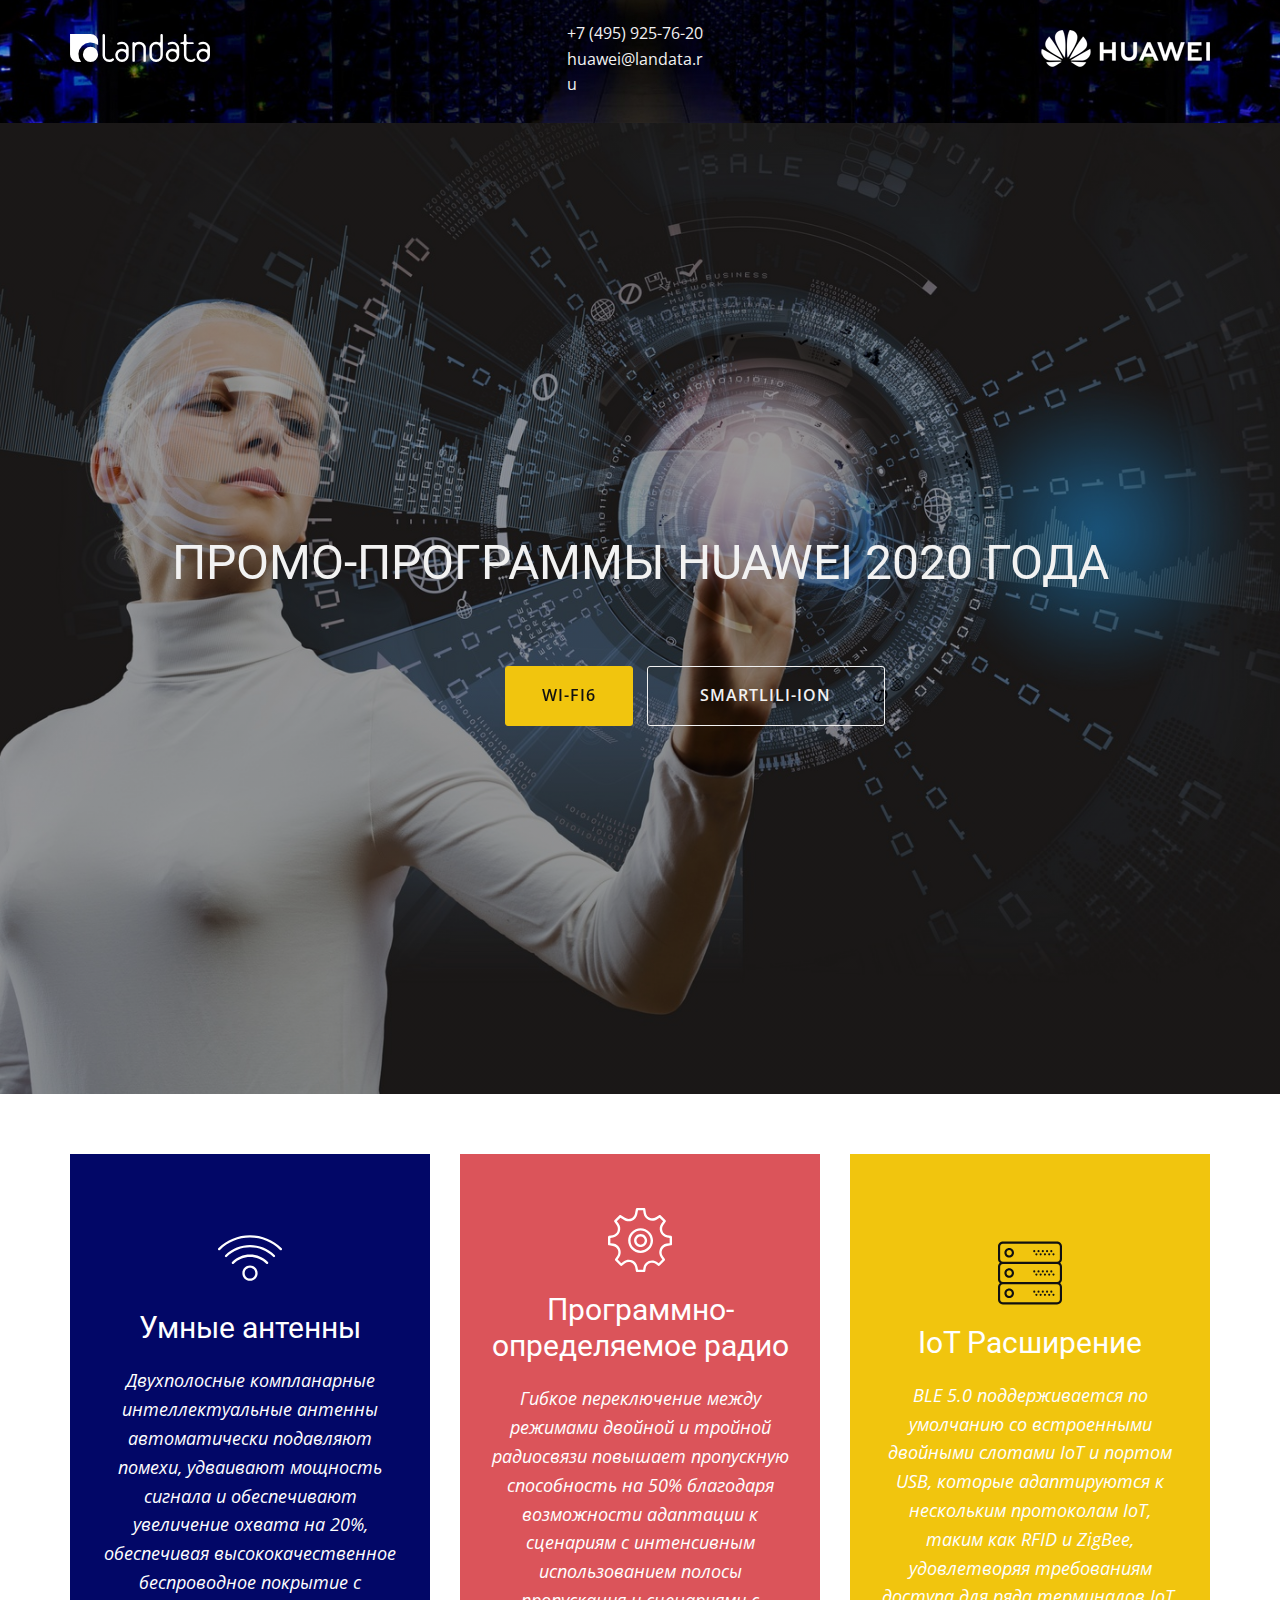
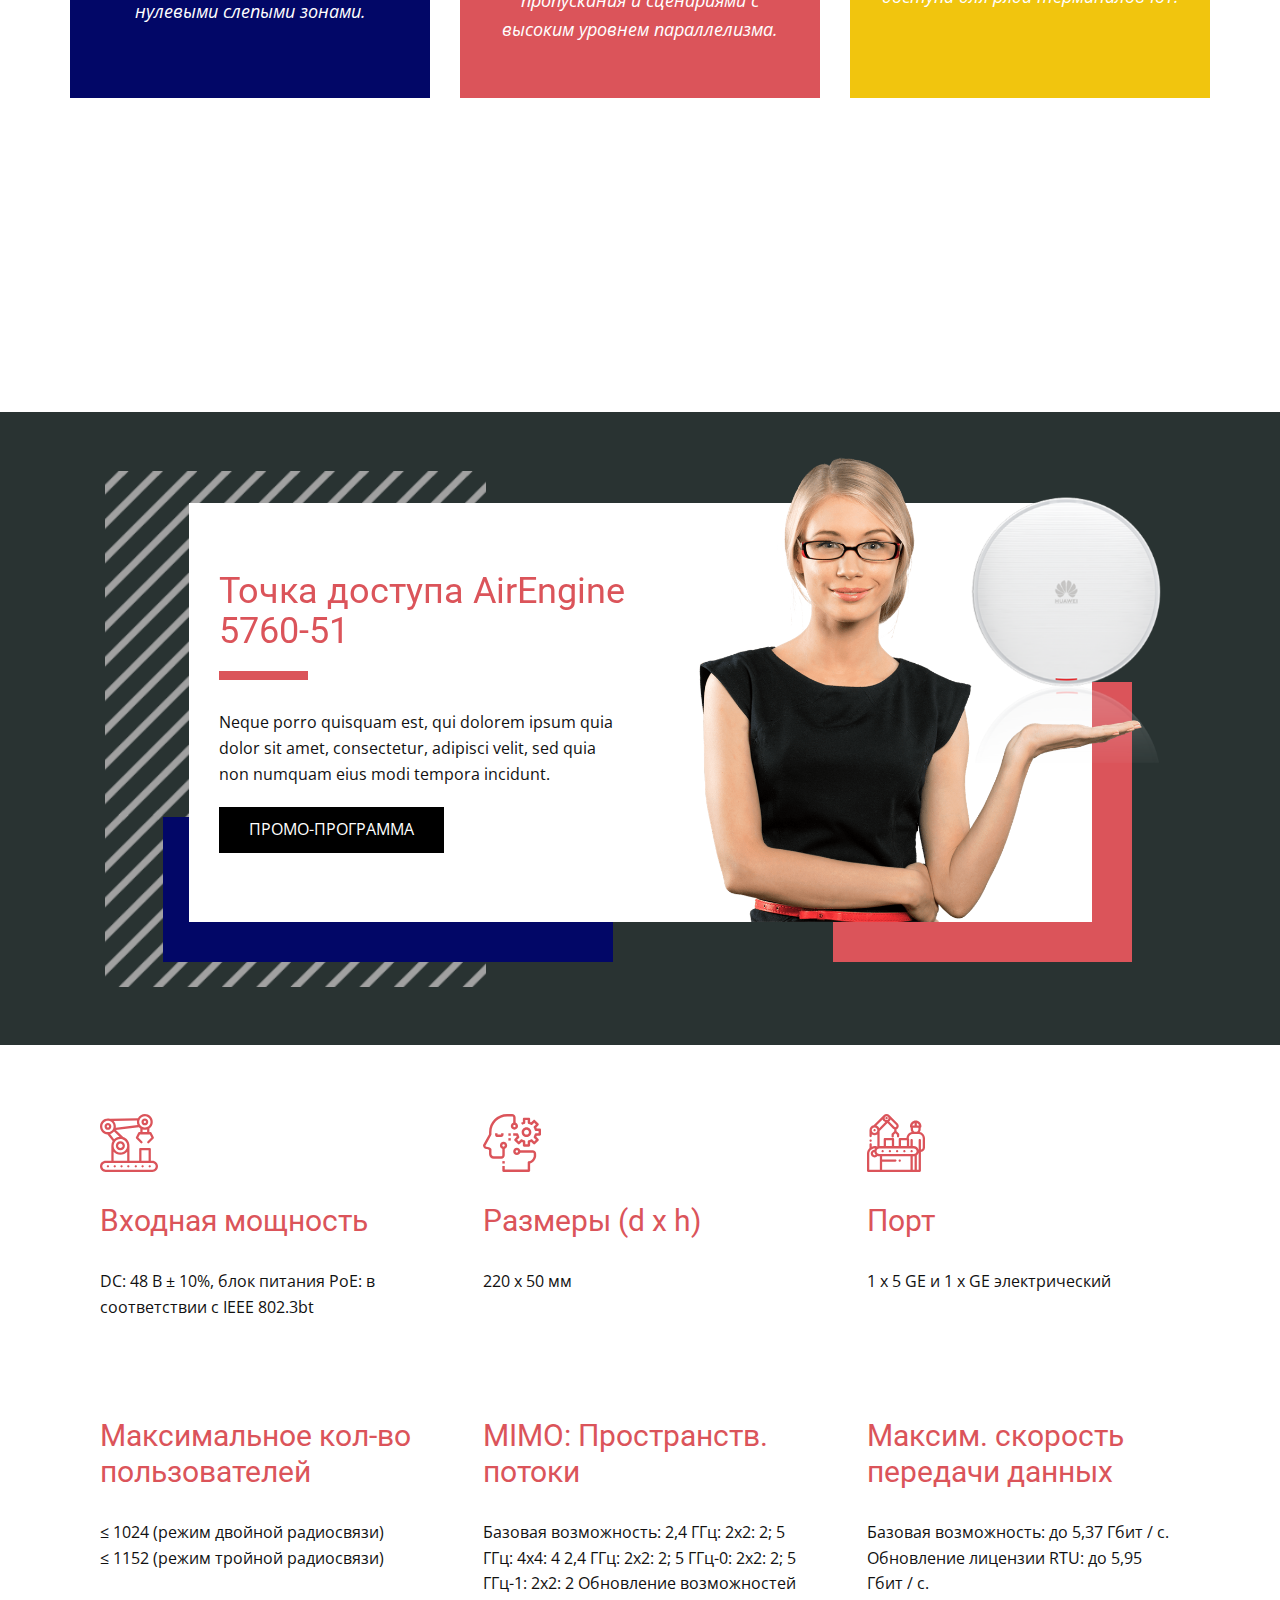
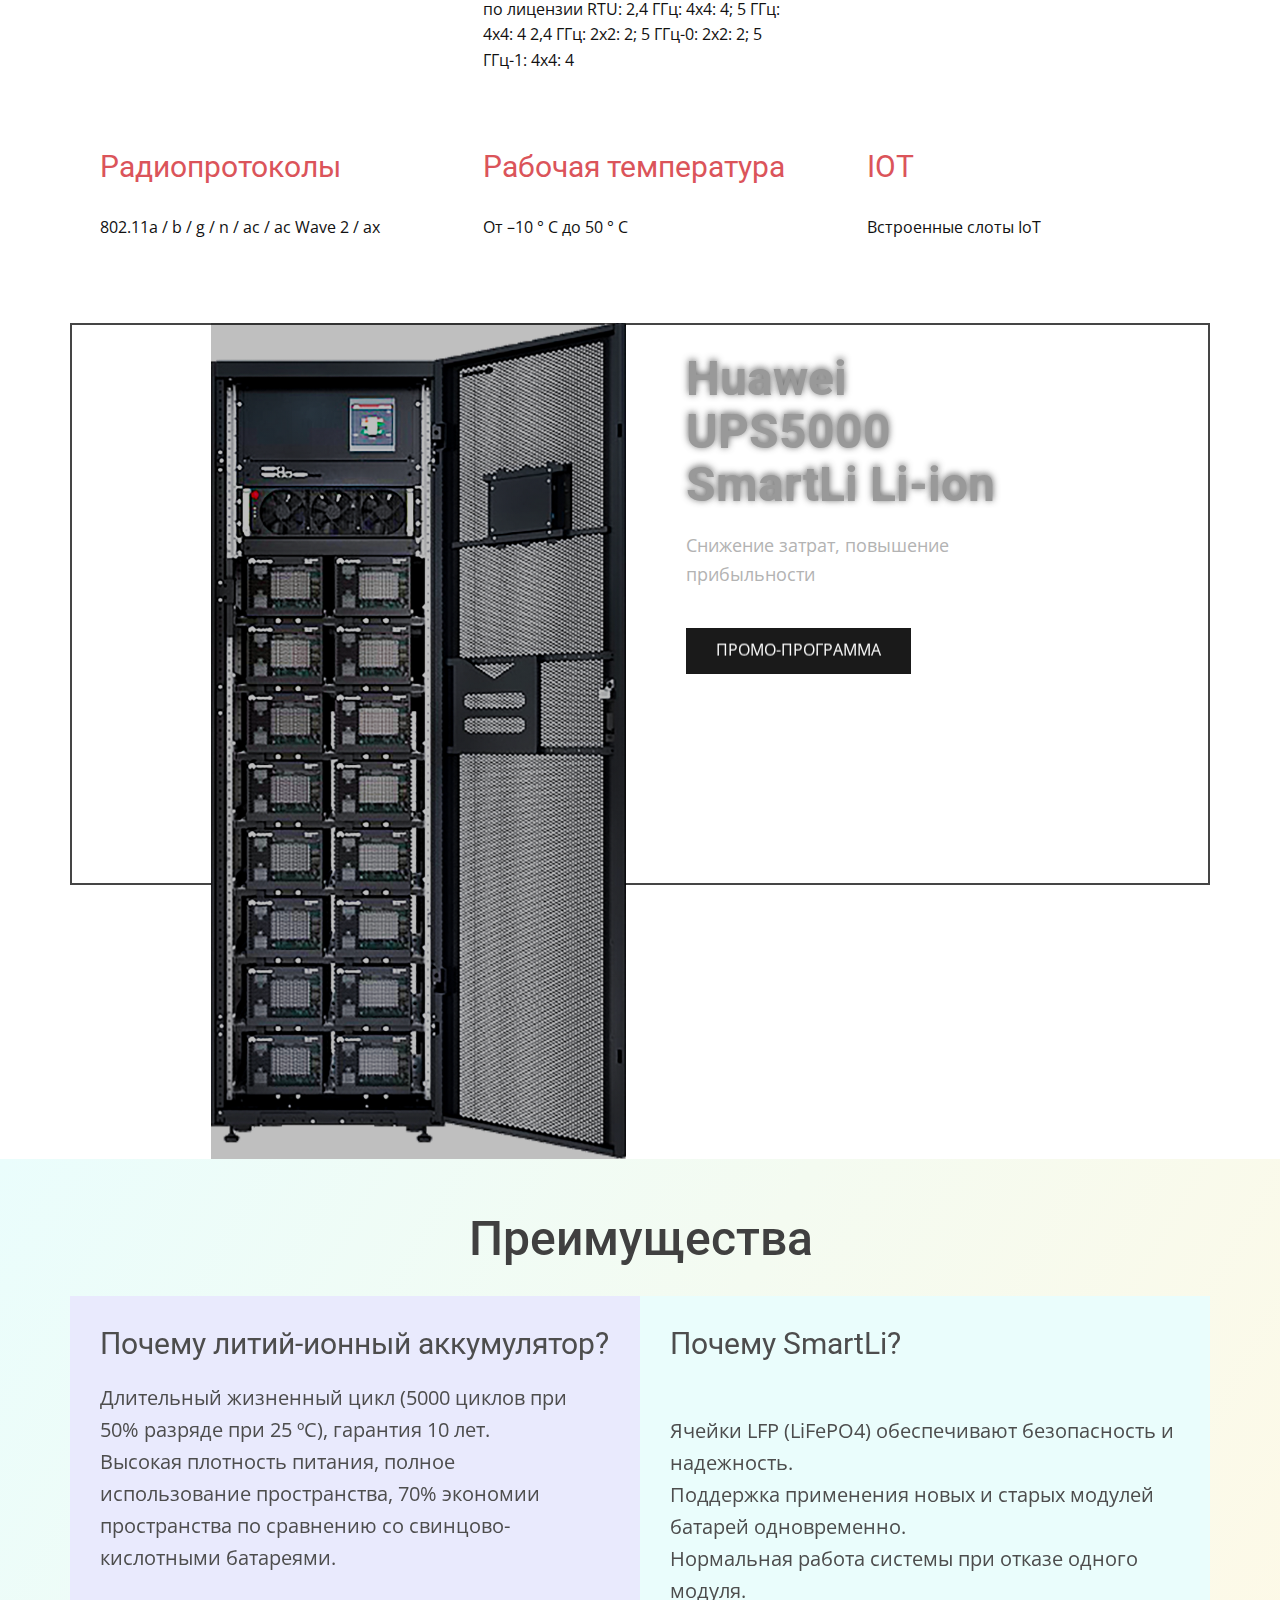
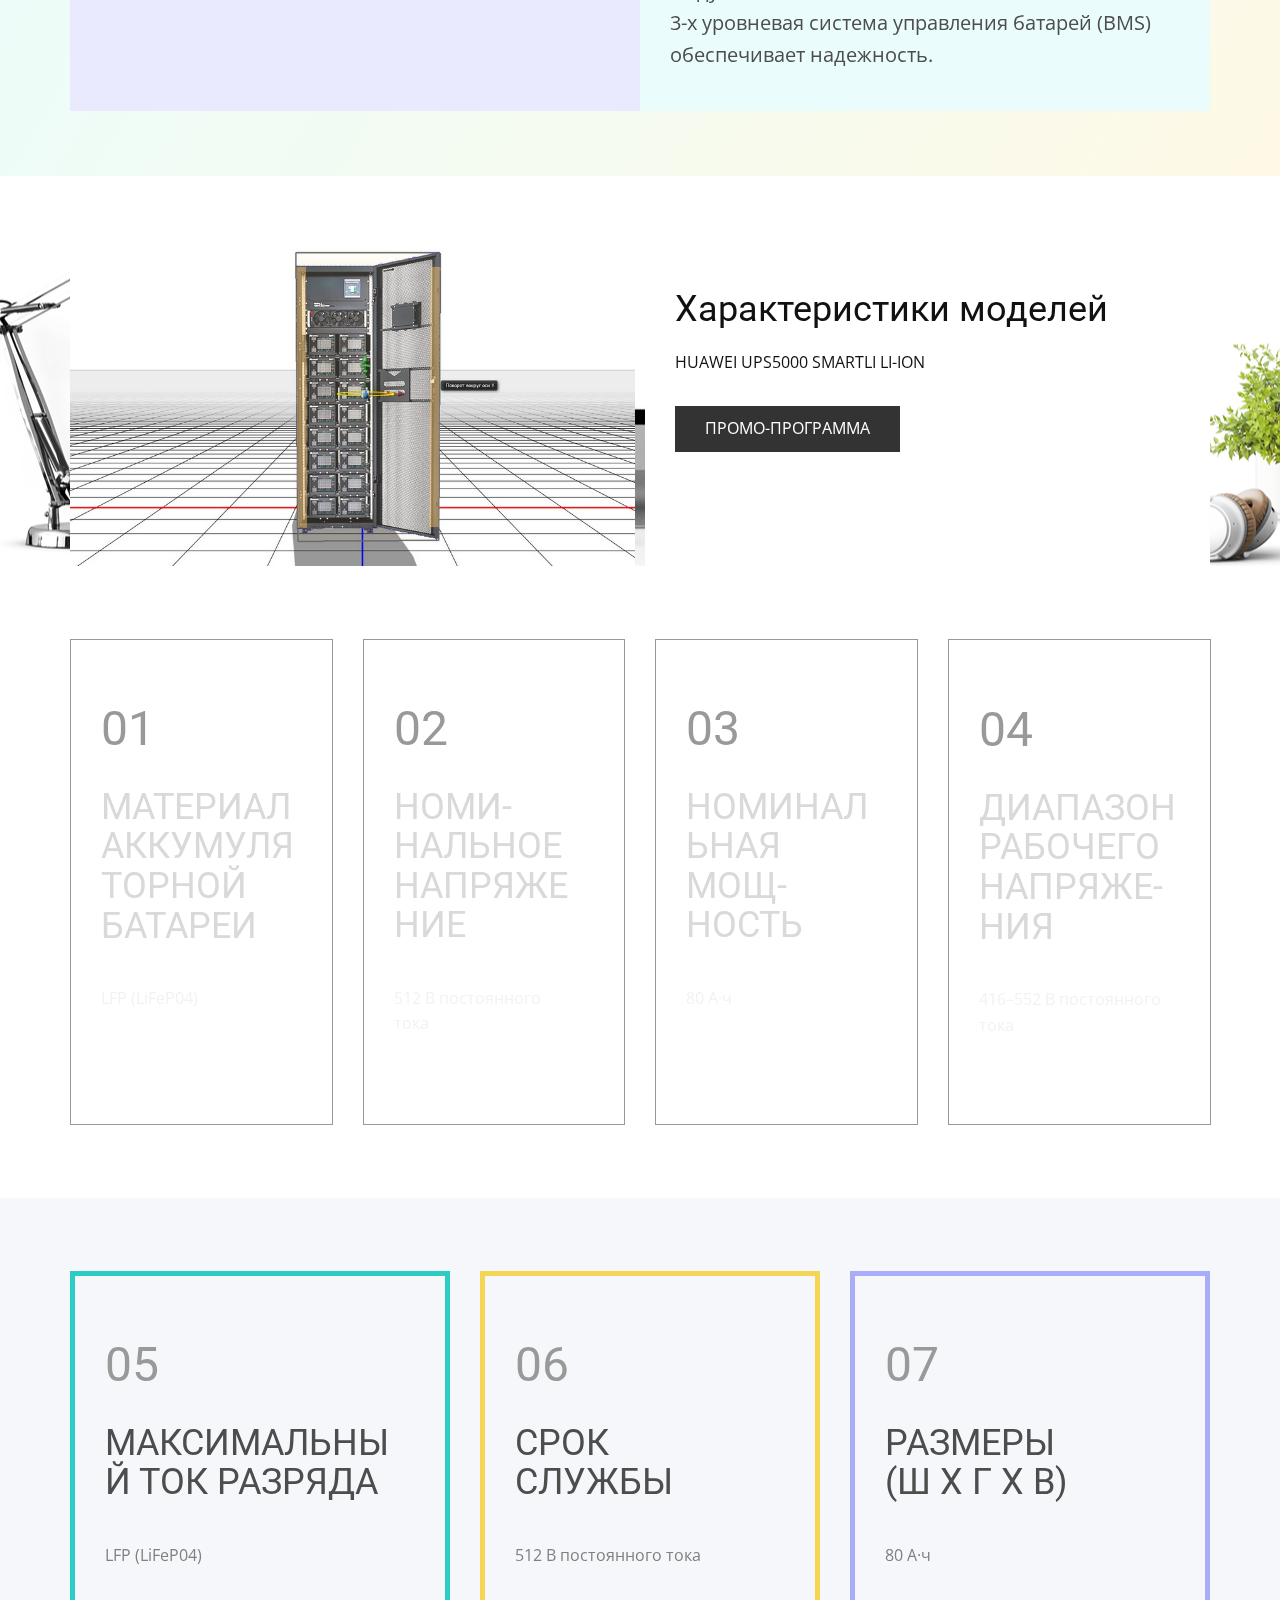
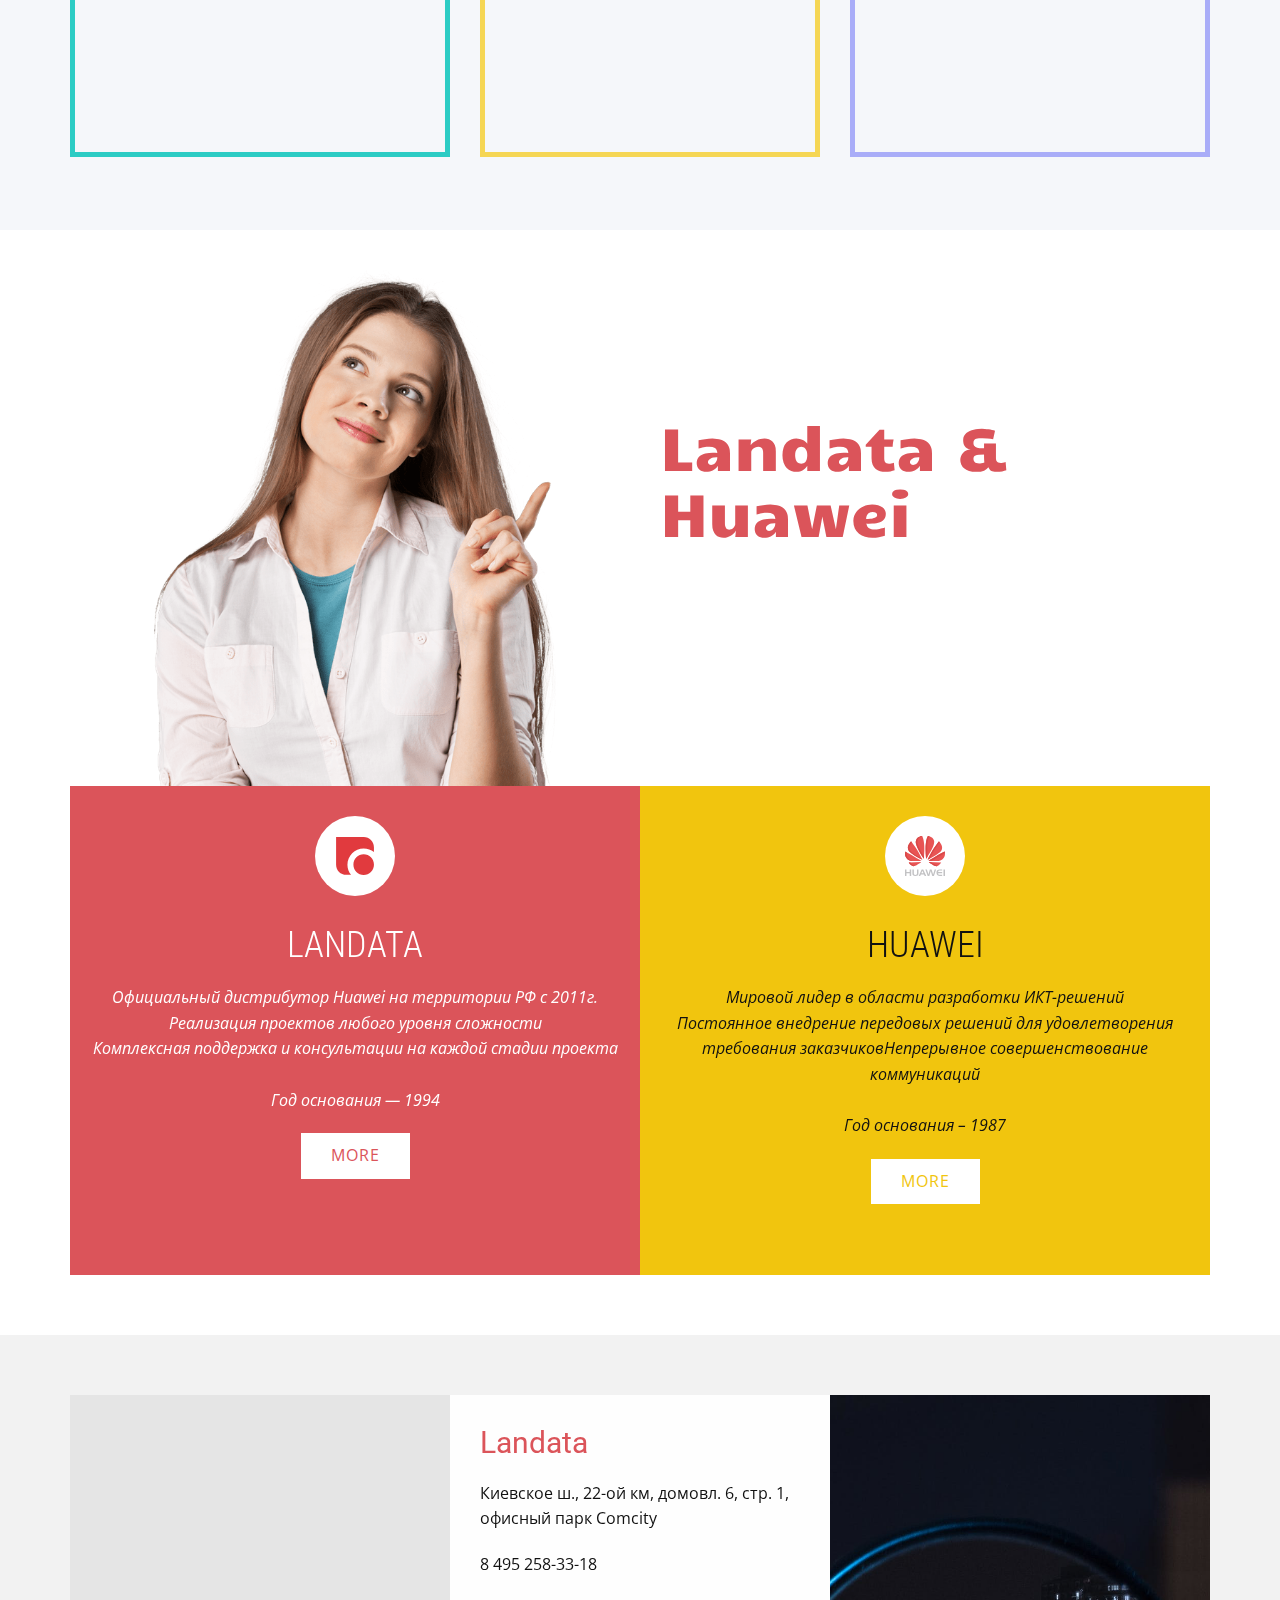
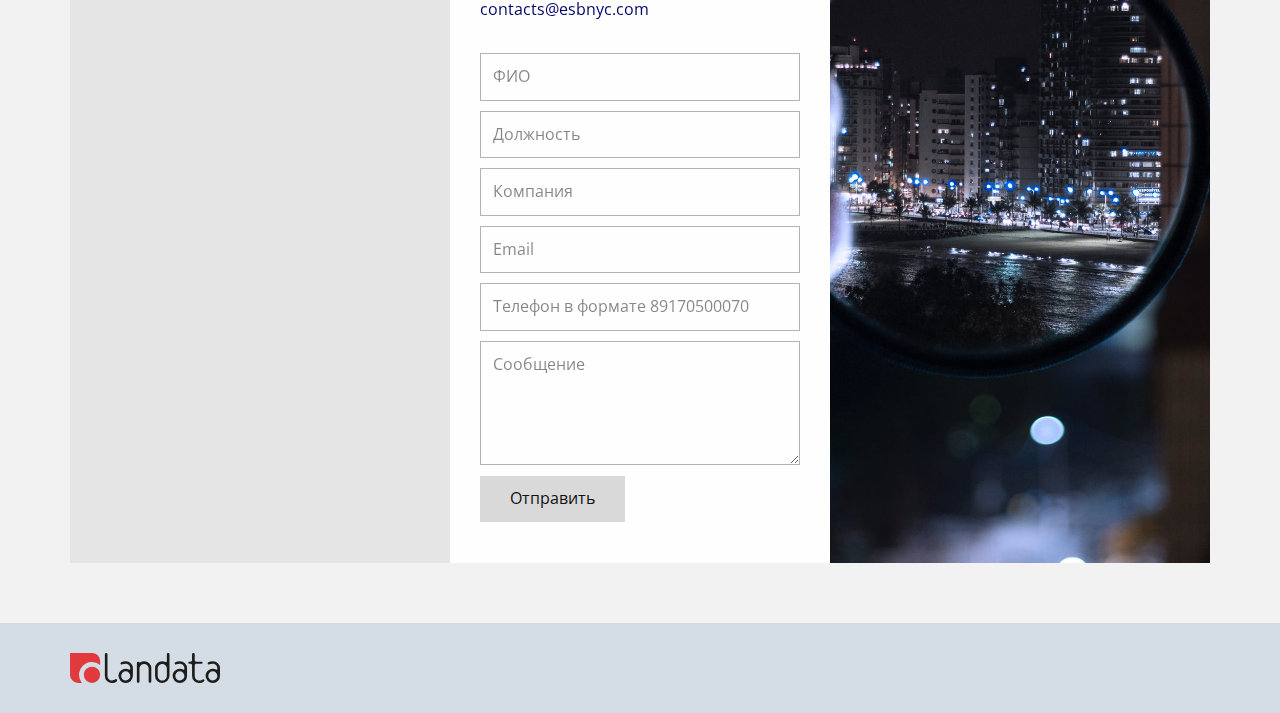
==== commit 00130346: "App init" ====
--- a/home.html
+++ b/home.html
@@ -54,7 +54,7 @@
         </p>
       </div></header>
     <section class="skrollable skrollable-after u-clearfix u-image u-shading u-section-1" id="sec-cb9d" data-image-width="1600" data-image-height="1067">
-      <div class="u-clearfix u-sheet u-valign-middle-sm u-valign-middle-xs u-sheet-1">
+      <div class="u-clearfix u-sheet u-valign-middle-sm u-sheet-1">
         <div class="u-clearfix u-expanded-width-md u-layout-wrap u-layout-wrap-1">
           <div class="u-layout">
             <div class="u-layout-col">
@@ -86,7 +86,7 @@
         </div>
       </div>
     </section>
-    <section class="skrollable skrollable-between u-align-center u-clearfix u-image u-parallax u-valign-top-lg u-valign-top-xl u-section-2" id="carousel_262c">
+    <section class="skrollable skrollable-before u-align-center u-clearfix u-image u-parallax u-valign-top-lg u-valign-top-xl u-section-2" id="carousel_262c">
       <div class="u-container-style u-expanded-width u-group u-white u-group-1">
         <div class="u-container-layout u-container-layout-1"></div>
       </div>
--- a/home.css
+++ b/home.css
@@ -29,7 +29,7 @@
 .u-section-1 .u-btn-2 {margin-left: auto; padding-right: 72px; padding-left: 71px} }
 
 @media (max-width: 575px){ .u-section-1 .u-sheet-1 {min-height: 100vh}
-.u-section-1 .u-layout-wrap-1 {width: 340px; margin-left: 0; margin-right: 0}
+.u-section-1 .u-layout-wrap-1 {width: 340px; margin-left: 0; margin-right: 0; margin-bottom: 0}
 .u-section-1 .u-text-1 {margin-top: 0}
 .u-section-1 .u-btn-2 {padding-right: 73px} }.u-section-2 {min-height: 918px; background-image: url("images/edfe0d34-85a2-334f-535a-16bb6c3310f4.jpg"); background-position: 50% 10vh}
 .u-section-2 .u-group-1 {min-height: 274px; margin: 0 auto 0 0}
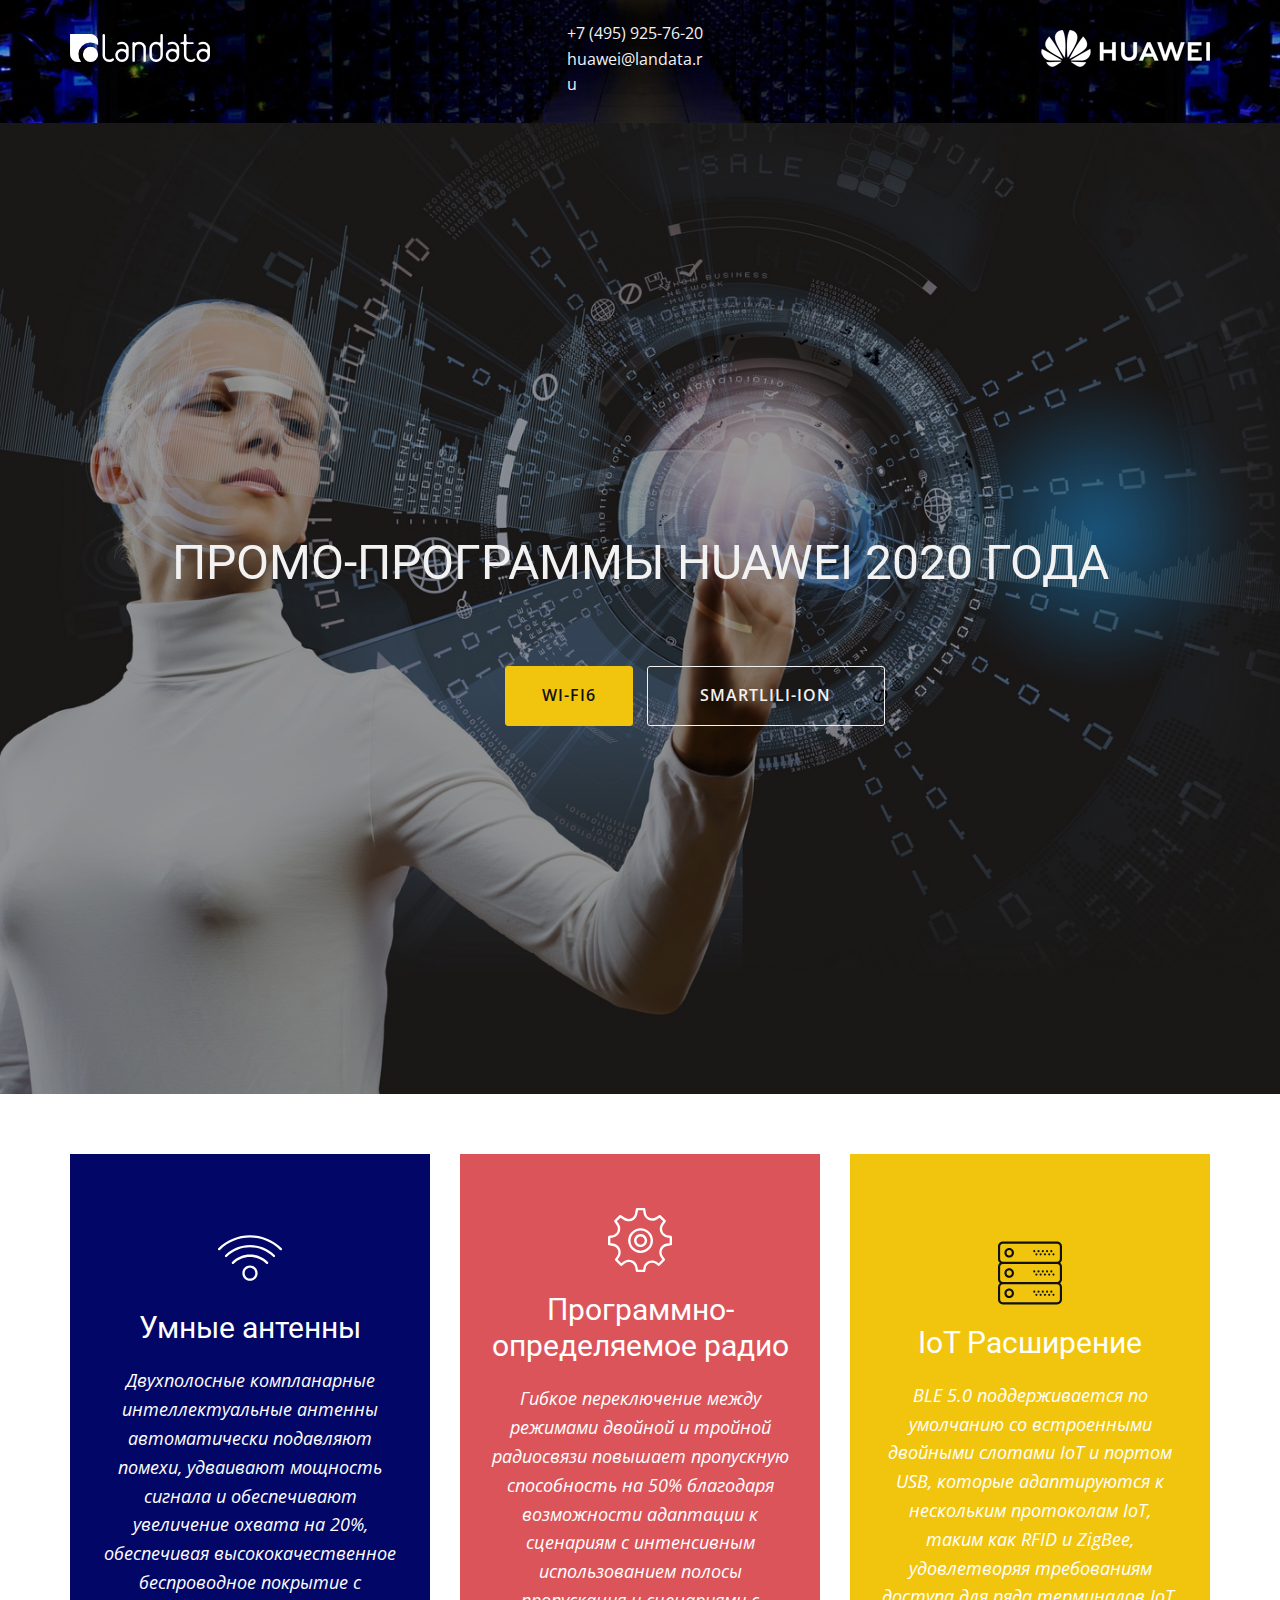
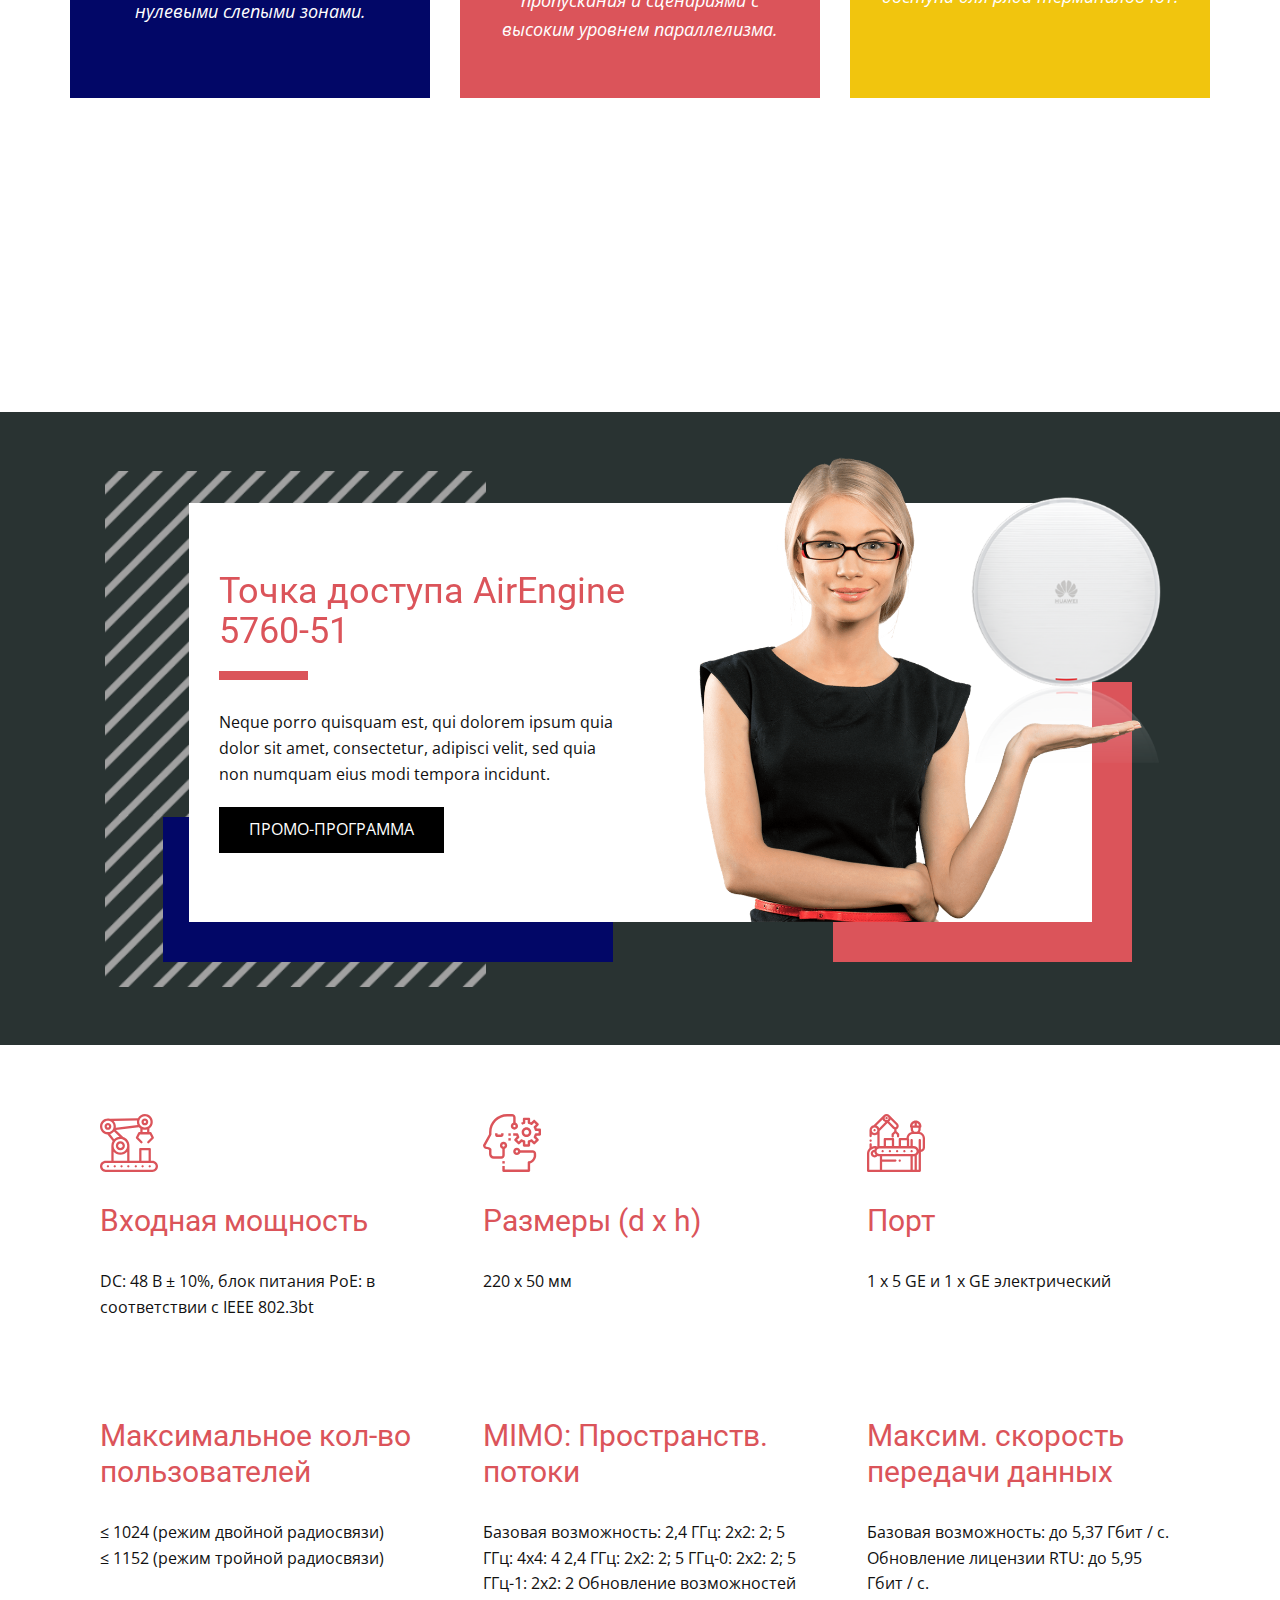
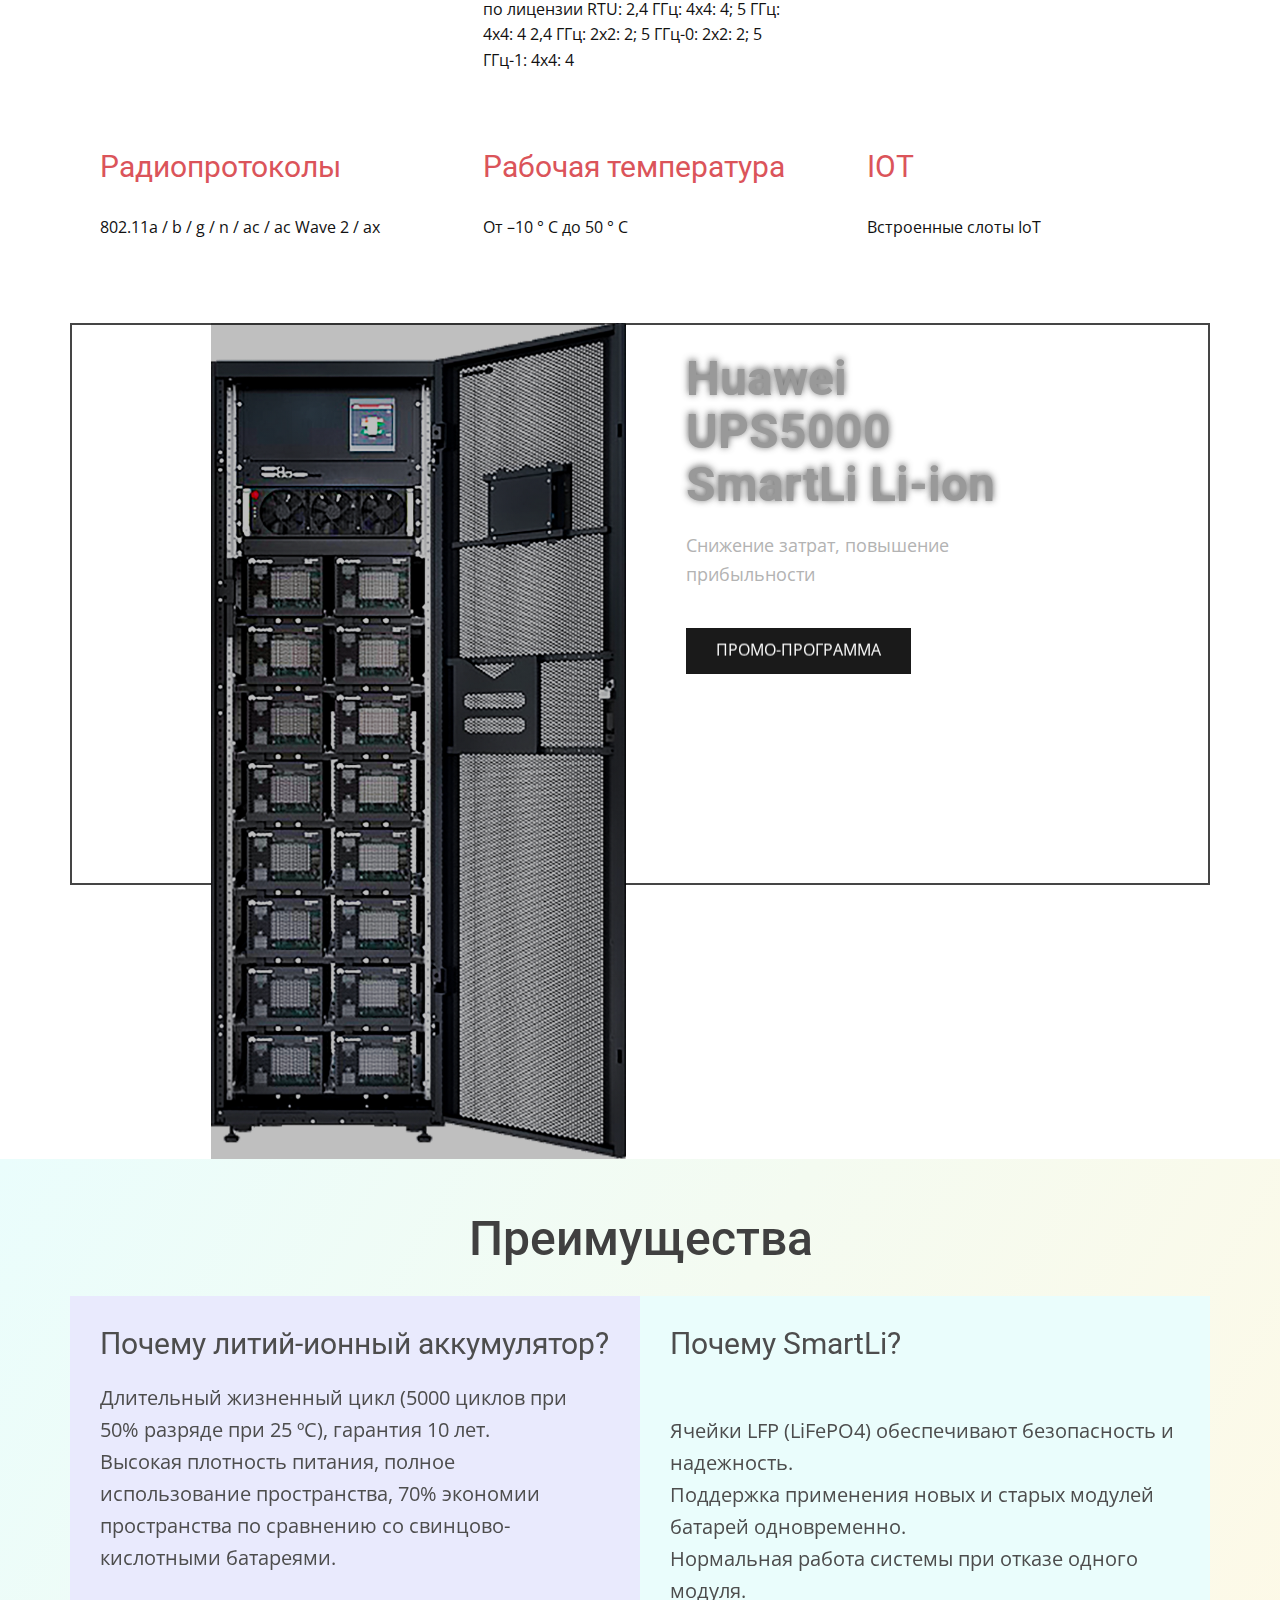
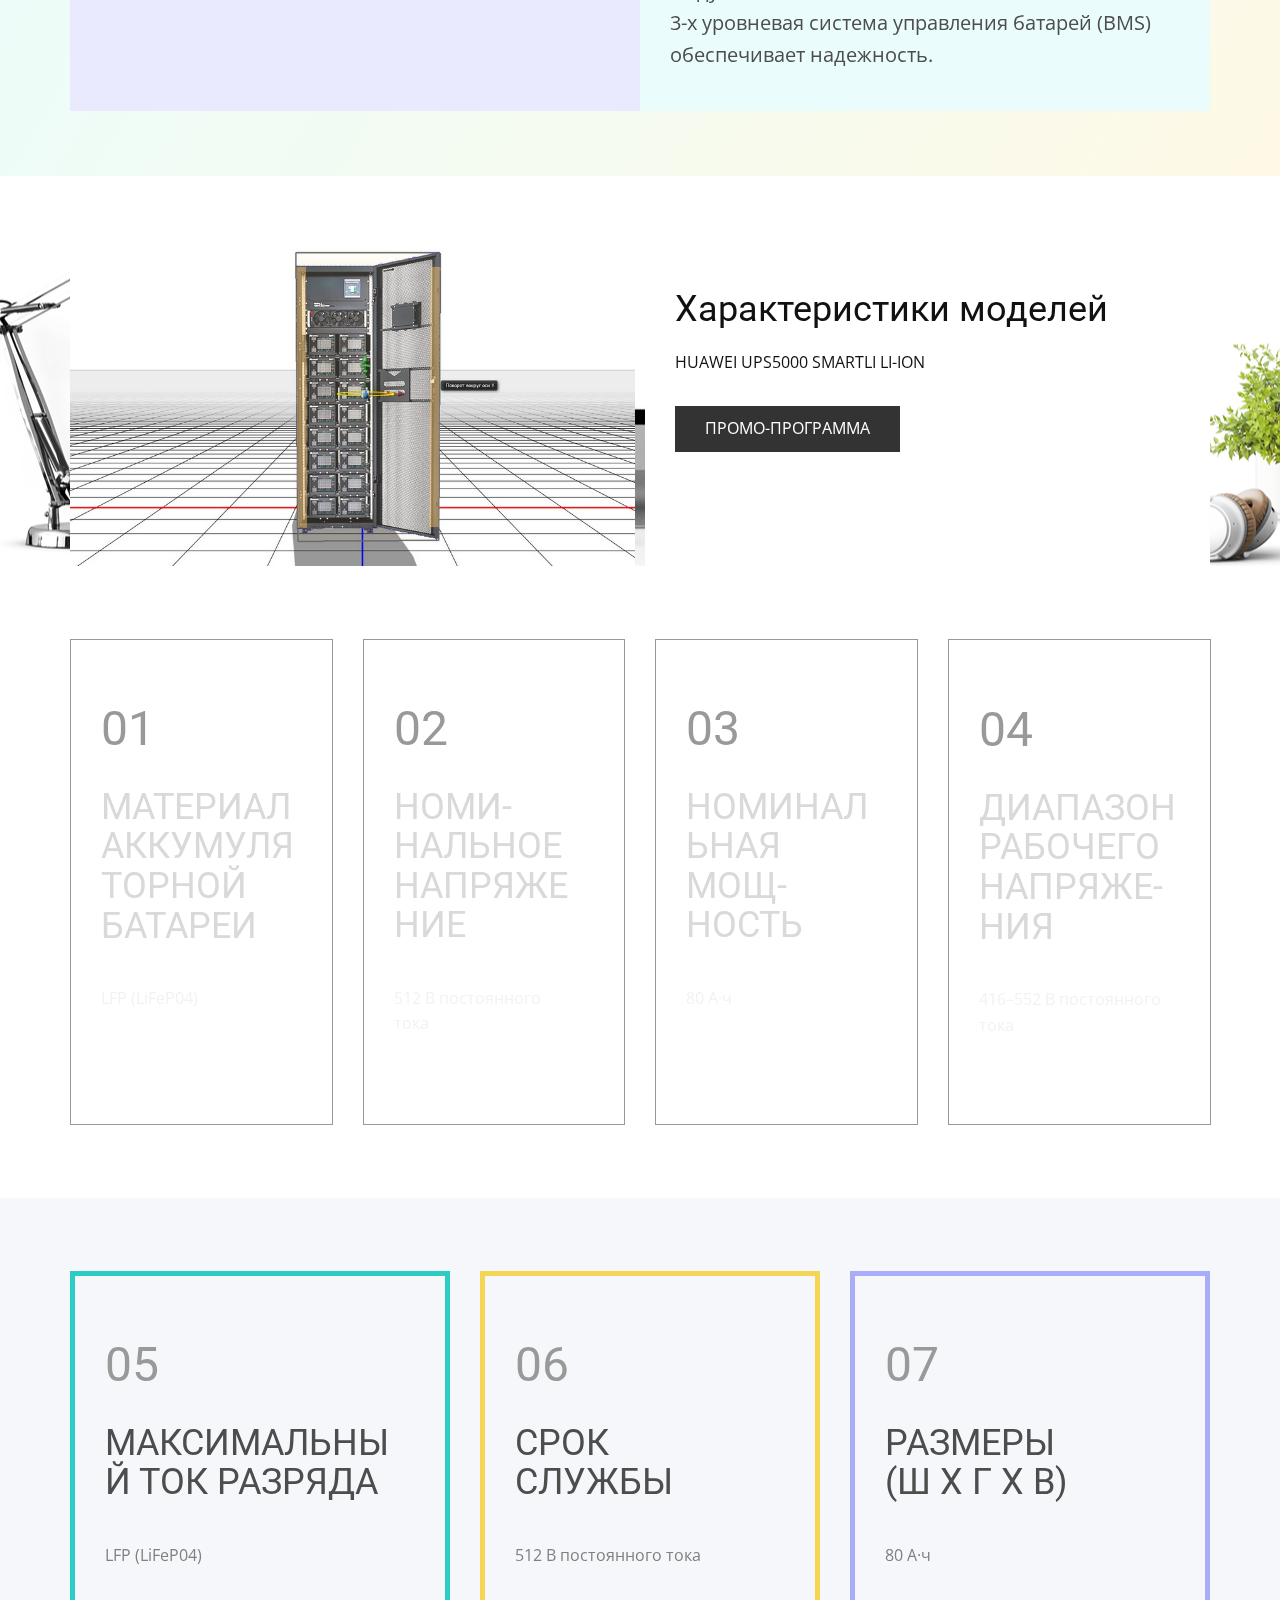
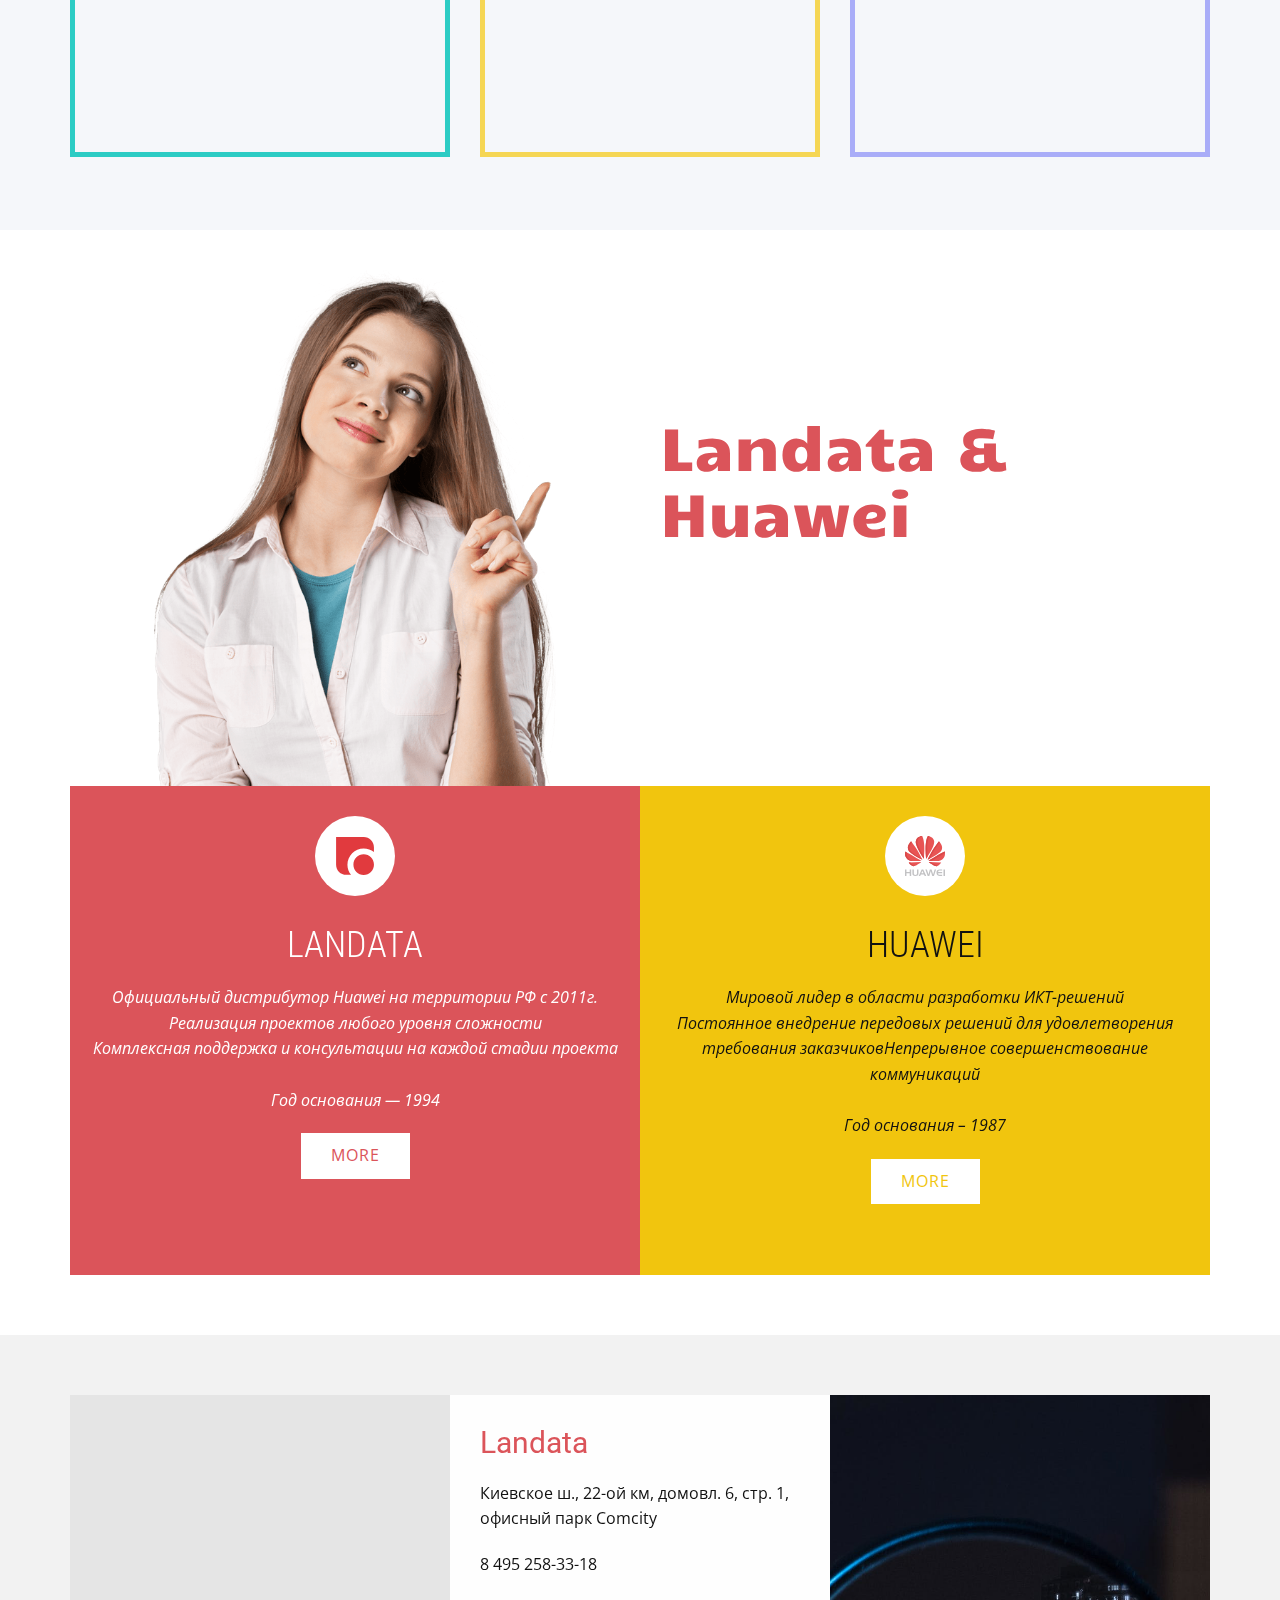
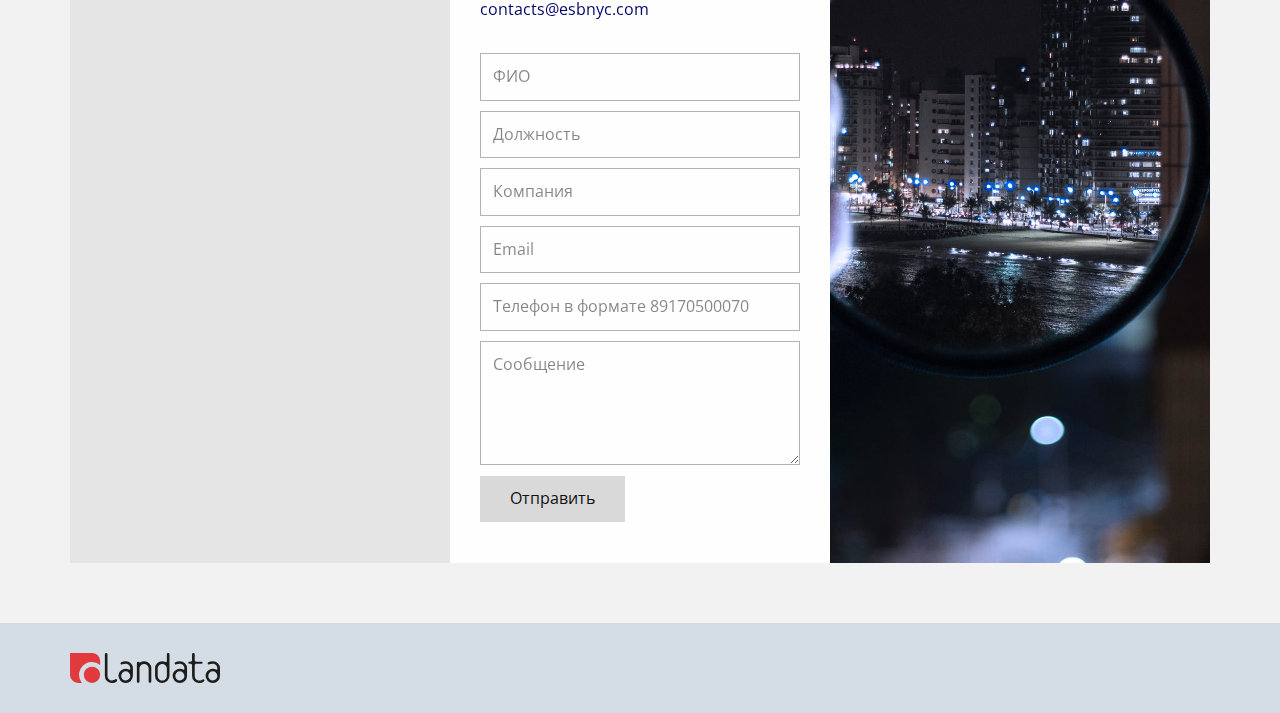
==== commit 32c7cd6c: "App init" ====
--- a/home.html
+++ b/home.html
@@ -465,7 +465,7 @@
             <div class="u-layout-row">
               <div class="u-align-center-sm u-align-center-xs u-container-style u-expand-resize u-layout-cell u-left-cell u-size-30 u-layout-cell-1">
                 <div class="u-container-layout u-valign-bottom-xl">
-                  <img class="u-expanded-height-lg u-expanded-height-md u-expanded-height-sm u-expanded-height-xs u-expanded-width-xl u-image u-image-1" src="images/-min.png">
+                  <img class="u-expanded-height-lg u-expanded-height-md u-expanded-height-sm u-expanded-height-xs u-expanded-width-xl u-hidden-xs u-image u-image-1" src="images/-min.png">
                 </div>
               </div>
               <div class="u-container-style u-layout-cell u-right-cell u-size-30 u-layout-cell-2">
--- a/nicepage.css
+++ b/nicepage.css
@@ -26549,7 +26549,7 @@
 @media (max-width: 1199px){ .u-footer .u-image-1 {width: 80px; height: 16px} }
 
 
-@media (max-width: 575px){ .u-footer .u-image-1 {width: auto} }
+
 
  /*begin-variables base-font-size*/ 
  html { font-size: 16px; }
--- a/home.css
+++ b/home.css
@@ -29,9 +29,9 @@
 .u-section-1 .u-btn-2 {margin-left: auto; padding-right: 72px; padding-left: 71px} }
 
 @media (max-width: 575px){ .u-section-1 .u-sheet-1 {min-height: 100vh}
-.u-section-1 .u-layout-wrap-1 {width: 340px; margin-left: 0; margin-right: 0; margin-bottom: 0}
+.u-section-1 .u-layout-wrap-1 {width: 340px; margin: 241px 0 0}
 .u-section-1 .u-text-1 {margin-top: 0}
-.u-section-1 .u-btn-2 {padding-right: 73px} }.u-section-2 {min-height: 918px; background-image: url("images/edfe0d34-85a2-334f-535a-16bb6c3310f4.jpg"); background-position: 50% 10vh}
+.u-section-1 .u-btn-2 {padding-right: 73px} }.u-section-2 {min-height: 918px; background-image: url("images/edfe0d34-85a2-334f-535a-16bb6c3310f4.jpg")}
 .u-section-2 .u-group-1 {min-height: 274px; margin: 0 auto 0 0}
 .u-section-2 .u-container-layout-1 {padding: 30px}
 .u-section-2 .u-layout-wrap-1 {width: 1140px; margin: -214px auto 60px}
@@ -75,7 +75,8 @@
 .u-section-2 .u-container-layout-3 {padding-left: 10px; padding-right: 10px}
 .u-section-2 .u-container-layout-4 {padding-left: 10px; padding-right: 10px} }
 
-@media (max-width: 575px){ .u-section-2 .u-layout-wrap-1 {width: 340px} }.u-section-3 {background-image: none}
+@media (max-width: 575px){ .u-section-2 {background-position: 50% -10vh}
+.u-section-2 .u-layout-wrap-1 {width: 340px} }.u-section-3 {background-image: none}
 .u-section-3 .u-sheet-1 {min-height: 633px}
 .u-section-3 .u-image-1 {width: 381px; min-height: 516px; background-image: url("images/gbf.png"); background-position: 50% 50%; margin: 59px auto 0 35px}
 .u-section-3 .u-container-layout-1 {padding: 30px}
@@ -117,12 +118,13 @@
 .u-section-3 .u-layout-cell-2 {order: 0}
 .u-section-3 .u-image-4 {margin-top: -752px; margin-right: 20px; margin-left: auto} }
 
-@media (max-width: 575px){ .u-section-3 .u-image-1 {width: 340px; margin-left: 0}
+@media (max-width: 575px){ .u-section-3 .u-sheet-1 {min-height: 836px}
+.u-section-3 .u-image-1 {width: 340px; margin-top: 110px; margin-left: 0}
 .u-section-3 .u-group-2 {margin-right: 41px}
 .u-section-3 .u-group-3 {width: 340px; margin-left: 0}
 .u-section-3 .u-layout-wrap-1 {margin-right: initial; margin-left: initial; width: auto}
 .u-section-3 .u-image-3 {height: 340px; width: 340px}
-.u-section-3 .u-image-4 {width: 340px; height: 288px; margin-top: -810px; margin-right: 0; margin-left: 111px} }.u-section-4 .u-sheet-1 {min-height: 320px}
+.u-section-3 .u-image-4 {width: 340px; height: 288px; margin-top: -755px; margin-right: auto; margin-left: 111px} }.u-section-4 .u-sheet-1 {min-height: 320px}
 .u-section-4 .u-layout-wrap-1 {width: 1140px; margin: 30px 0 20px}
 .u-section-4 .u-layout-cell-1 {min-height: 270px; background-image: none}
 .u-section-4 .u-container-layout-1 {padding-left: 30px}
@@ -237,7 +239,7 @@
 .u-section-6 .u-container-layout-2 {padding-left: 10px}
 .u-section-6 .u-container-layout-3 {padding-left: 10px} }
 
-@media (max-width: 575px){ .u-section-6 .u-sheet-1 {min-height: 141px} }.u-section-7 {background-image: url("images/52e9d3424a5ba814f6da8c7dda2934761237d6ed5a4c704c7d2979d4904dc15c_1280.jpg"); background-position: 50% -10vh}
+@media (max-width: 575px){ .u-section-6 .u-sheet-1 {min-height: 141px} }.u-section-7 {background-image: url("images/52e9d3424a5ba814f6da8c7dda2934761237d6ed5a4c704c7d2979d4904dc15c_1280.jpg")}
 .u-section-7 .u-sheet-1 {min-height: 767px}
 .u-section-7 .u-shape-1 {height: 562px; background-image: none; margin-top: 0; margin-bottom: 0; margin-left: 0}
 .u-section-7 .u-layout-wrap-1 {width: 858px; margin: -562px auto 0}
@@ -248,7 +250,7 @@
 .u-section-7 .u-text-2 {font-size: 1.11111rem; font-style: normal; margin: 20px 0 0}
 .u-section-7 .u-btn-1 {border-style: none; background-image: none; margin: 40px 323px 0 0} 
 
-@media (max-width: 1199px){ .u-section-7 {min-height: 170px}
+@media (max-width: 1199px){ .u-section-7 {min-height: 170px; background-position: 50% 10vh}
 .u-section-7 .u-sheet-1 {min-height: 170px}
 .u-section-7 .u-shape-1 {height: 526px; margin-left: initial}
 .u-section-7 .u-layout-wrap-1 {margin-top: -526px}
@@ -270,11 +272,11 @@
 .u-section-7 .u-image-1 {min-height: 582px}
 .u-section-7 .u-container-layout-2 {padding-left: 10px; padding-right: 10px} }
 
-@media (max-width: 575px){ .u-section-7 {min-height: 180px}
+@media (max-width: 575px){ .u-section-7 {min-height: 180px; background-position: 50% -10vh}
 .u-section-7 .u-sheet-1 {min-height: 180px}
 .u-section-7 .u-shape-1 {height: 759px; margin-left: initial}
 .u-section-7 .u-layout-wrap-1 {width: 340px; margin-top: -722px; margin-left: auto}
-.u-section-7 .u-image-1 {min-height: 402px}
+.u-section-7 .u-image-1 {min-height: 693px}
 .u-section-7 .u-btn-1 {margin-right: auto} }.u-section-8 {background-image: linear-gradient(120deg, #eafdfc, #fef9e6)}
 .u-section-8 .u-sheet-1 {min-height: 583px}
 .u-section-8 .u-text-1 {width: 843px; font-weight: 500; font-size: 3rem; margin: 54px auto 0}
@@ -333,7 +335,7 @@
 .u-section-9 .u-container-layout-2 {padding-left: 10px; padding-right: 10px} }
 
 @media (max-width: 575px){ .u-section-9 .u-sheet-1 {min-height: 56px}
-.u-section-9 .u-image-1 {min-height: 239px} }.u-section-10 {background-image: linear-gradient(0deg, rgba(0,0,0,0.65), rgba(0,0,0,0.65)), url("images/Depositphotos_149753678_xl-2015.jpg"); background-position: 50% -10vh}
+.u-section-9 .u-image-1 {min-height: 239px} }.u-section-10 {background-image: linear-gradient(0deg, rgba(0,0,0,0.65), rgba(0,0,0,0.65)), url("images/Depositphotos_149753678_xl-2015.jpg")}
 .u-section-10 .u-sheet-1 {min-height: 632px}
 .u-section-10 .u-layout-wrap-1 {width: 1140px; margin: 60px 0}
 .u-section-10 .u-layout-cell-1 {min-height: 516px}
@@ -357,7 +359,8 @@
 .u-section-10 .u-text-11 {text-transform: none; font-size: 2.25rem; margin: 20px 2px 0 0}
 .u-section-10 .u-text-12 {margin: 40px 2px 0 0} 
 
-@media (max-width: 1199px){ .u-section-10 .u-sheet-1 {min-height: 521px}
+@media (max-width: 1199px){ .u-section-10 {background-position: 50% 10vh}
+.u-section-10 .u-sheet-1 {min-height: 521px}
 .u-section-10 .u-layout-wrap-1 {margin-right: initial; margin-left: initial; width: auto}
 .u-section-10 .u-layout-cell-1 {min-height: 543px}
 .u-section-10 .u-text-2 {font-size: 2.0625rem}
@@ -384,7 +387,8 @@
 .u-section-10 .u-container-layout-4 {padding-left: 10px; padding-right: 10px}
 .u-section-10 .u-text-11 {font-size: 1.5} }
 
-@media (max-width: 575px){ .u-section-10 .u-sheet-1 {min-height: 188px} }.u-section-11 {background-image: none}
+@media (max-width: 575px){ .u-section-10 {background-position: 50% -10vh}
+.u-section-10 .u-sheet-1 {min-height: 188px} }.u-section-11 {background-image: none}
 .u-section-11 .u-sheet-1 {min-height: 632px}
 .u-section-11 .u-layout-wrap-1 {width: 1140px; margin: 60px 0}
 .u-section-11 .u-layout-cell-1 {min-height: 516px}
@@ -423,7 +427,7 @@
 
 @media (max-width: 767px){ .u-section-11 .u-sheet-1 {min-height: 299px} }
 
-@media (max-width: 575px){ .u-section-11 .u-sheet-1 {min-height: 188px} }.u-section-12 {background-image: linear-gradient(0deg, rgba(0,0,0,0.1), rgba(0,0,0,0.1)), url("images/Depositphotos_78338724_xl-2015.jpg"); background-position: 50% -3.95833vh}
+@media (max-width: 575px){ .u-section-11 .u-sheet-1 {min-height: 188px} }.u-section-12 {background-image: linear-gradient(0deg, rgba(0,0,0,0.1), rgba(0,0,0,0.1)), url("images/Depositphotos_78338724_xl-2015.jpg")}
 .u-section-12 .u-sheet-1 {min-height: 1017px}
 .u-section-12 .u-layout-wrap-1 {margin: 24px auto 0 0}
 .u-section-12 .u-layout-cell-1 {min-height: 532px}
@@ -481,7 +485,8 @@
 .u-section-12 .u-container-layout-3 {padding-left: 30px; padding-right: 30px}
 .u-section-12 .u-container-layout-4 {padding-left: 30px; padding-right: 30px} }
 
-@media (max-width: 575px){ .u-section-12 .u-sheet-1 {min-height: 297px}
+@media (max-width: 575px){ .u-section-12 {background-position: 50% -4.67803vh}
+.u-section-12 .u-sheet-1 {min-height: 297px}
 .u-section-12 .u-image-1 {width: 310px; height: auto; margin-top: initial; margin-bottom: initial}
 .u-section-12 .u-text-2 {font-size: 2.25rem} }.u-section-13 {background-image: none}
 .u-section-13 .u-sheet-1 {min-height: 684px}
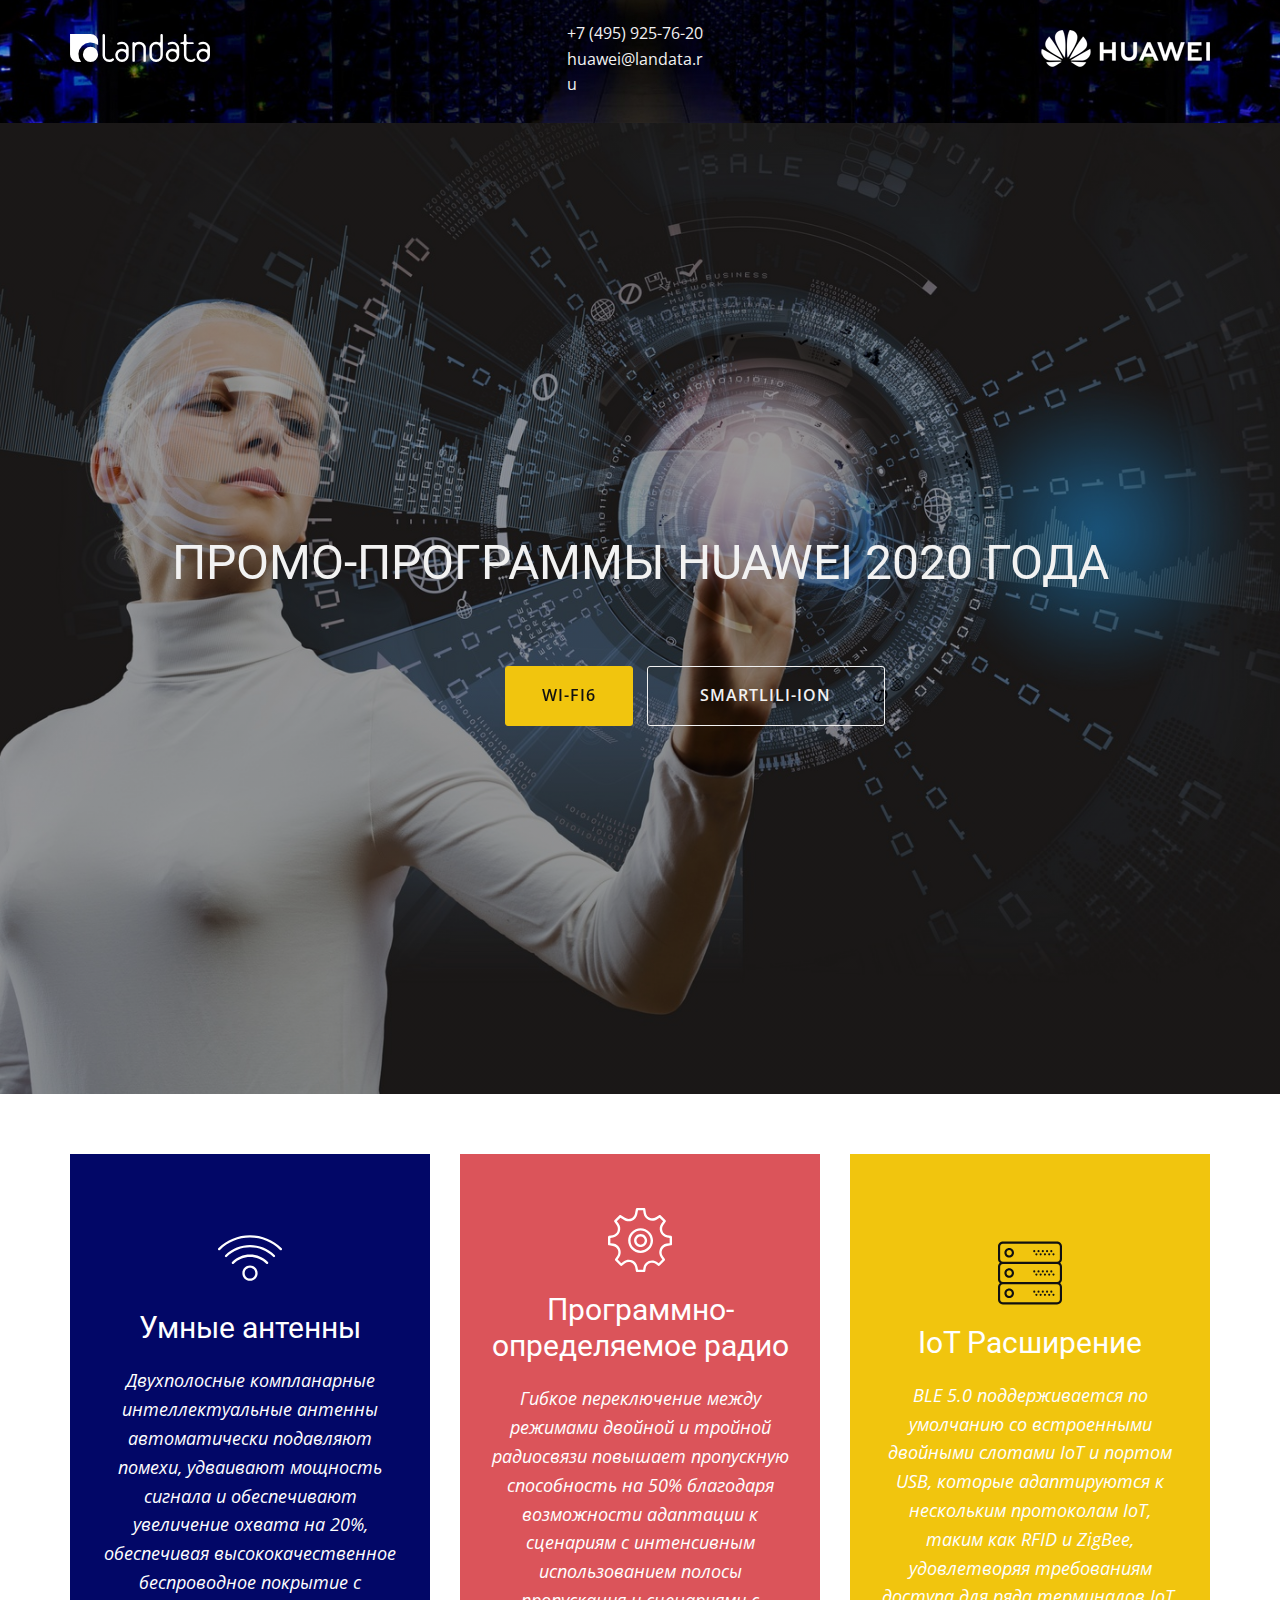
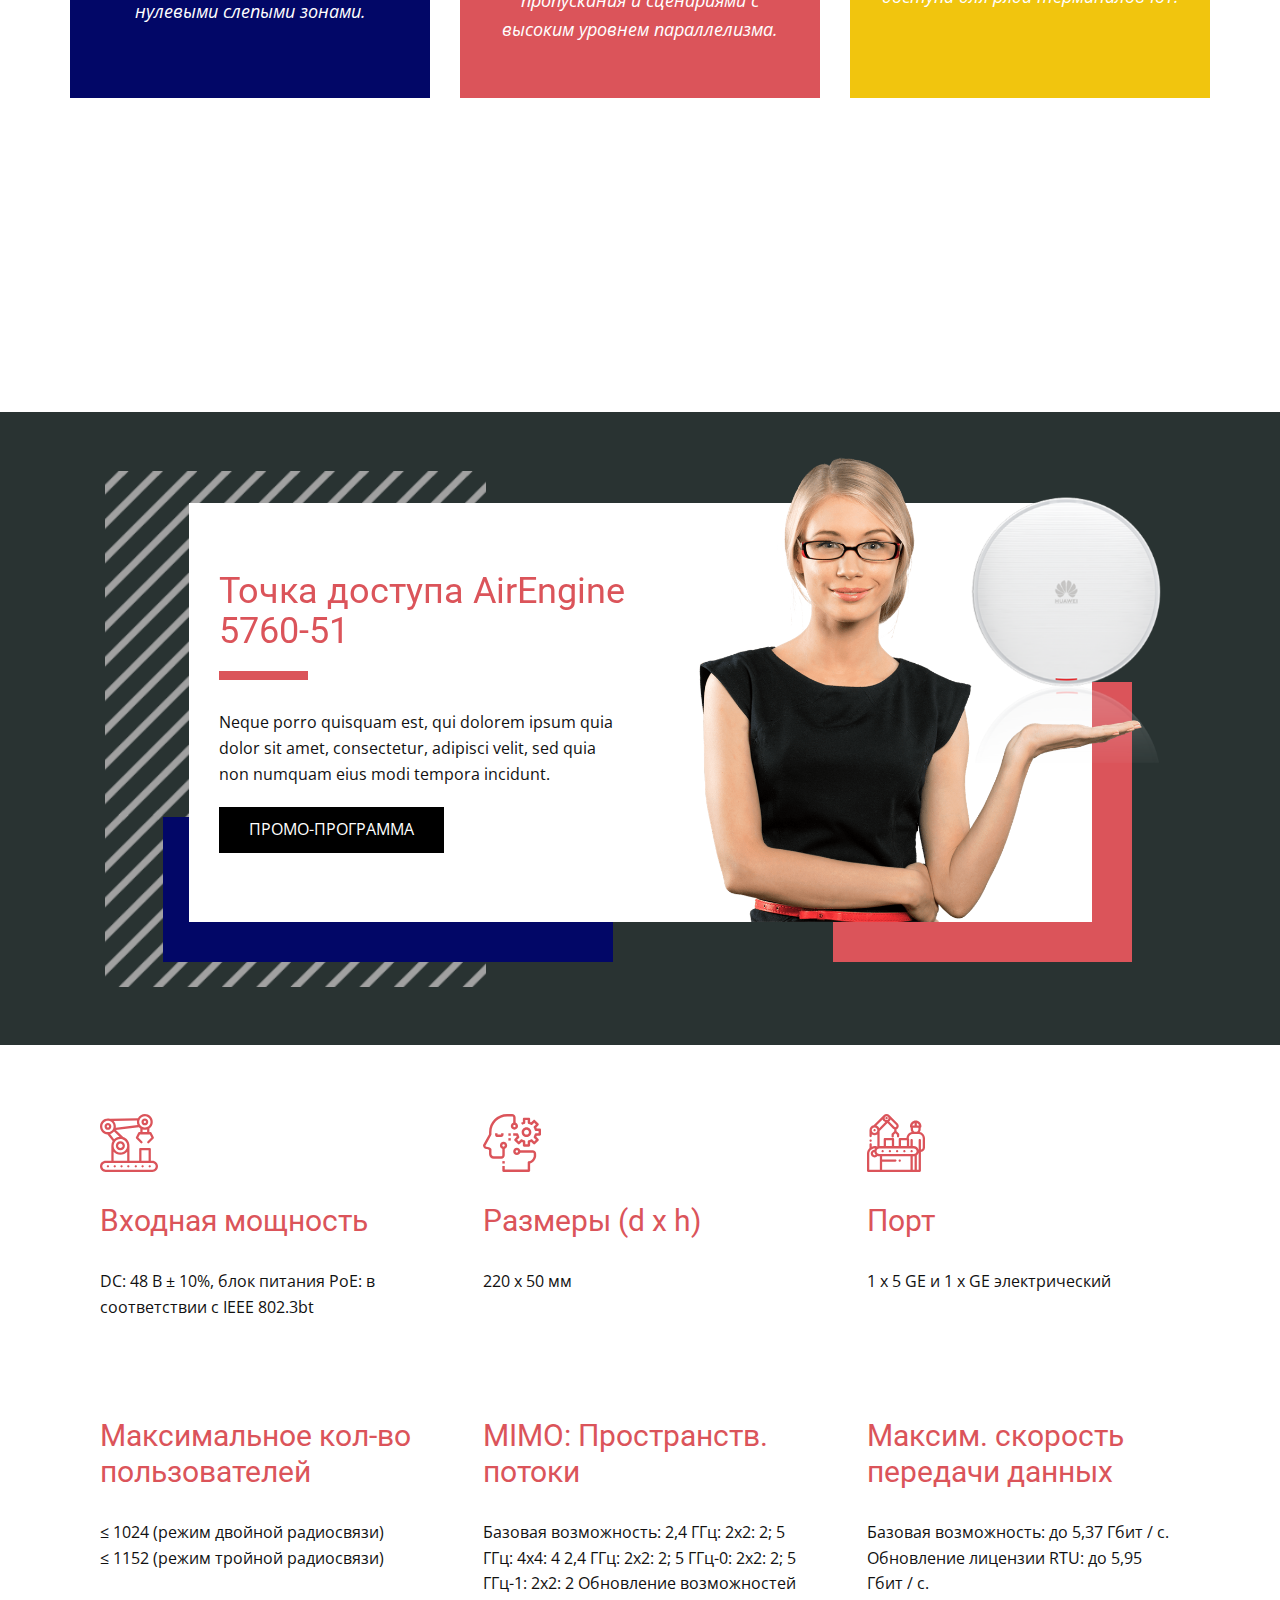
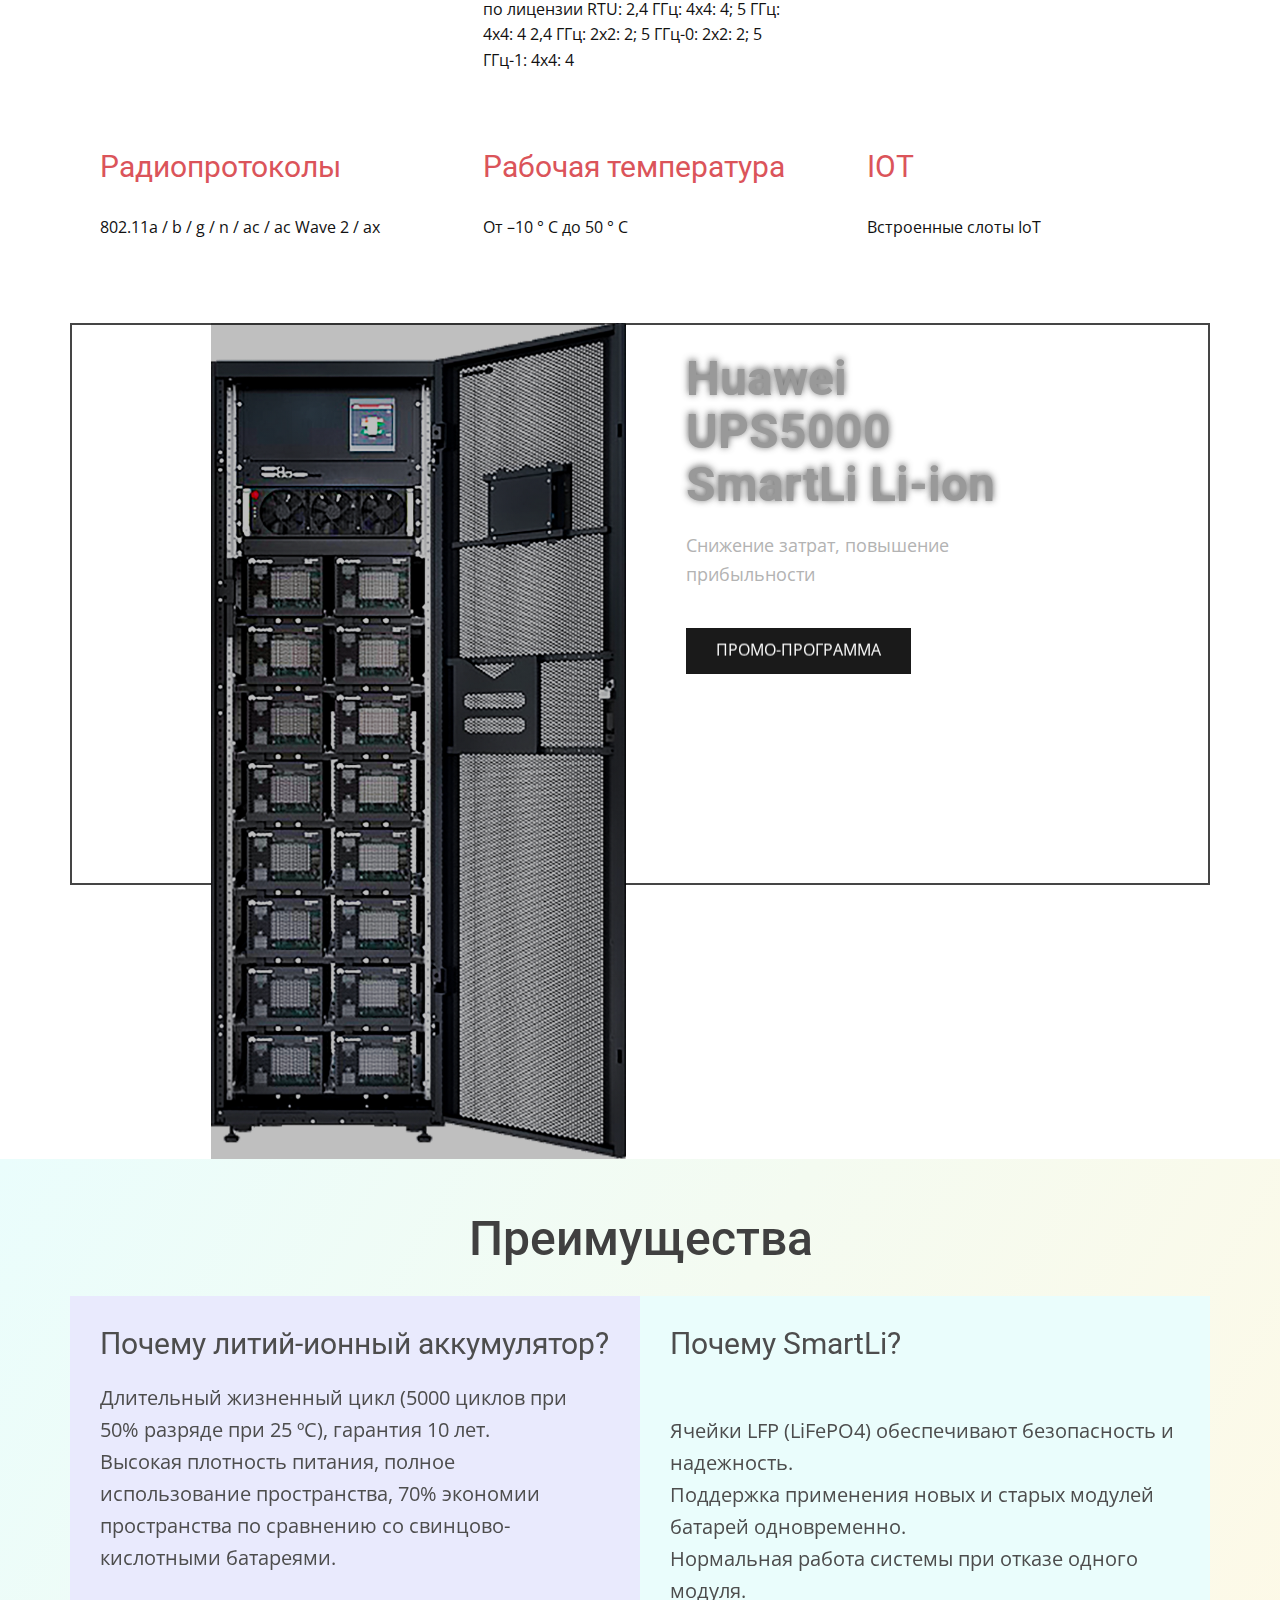
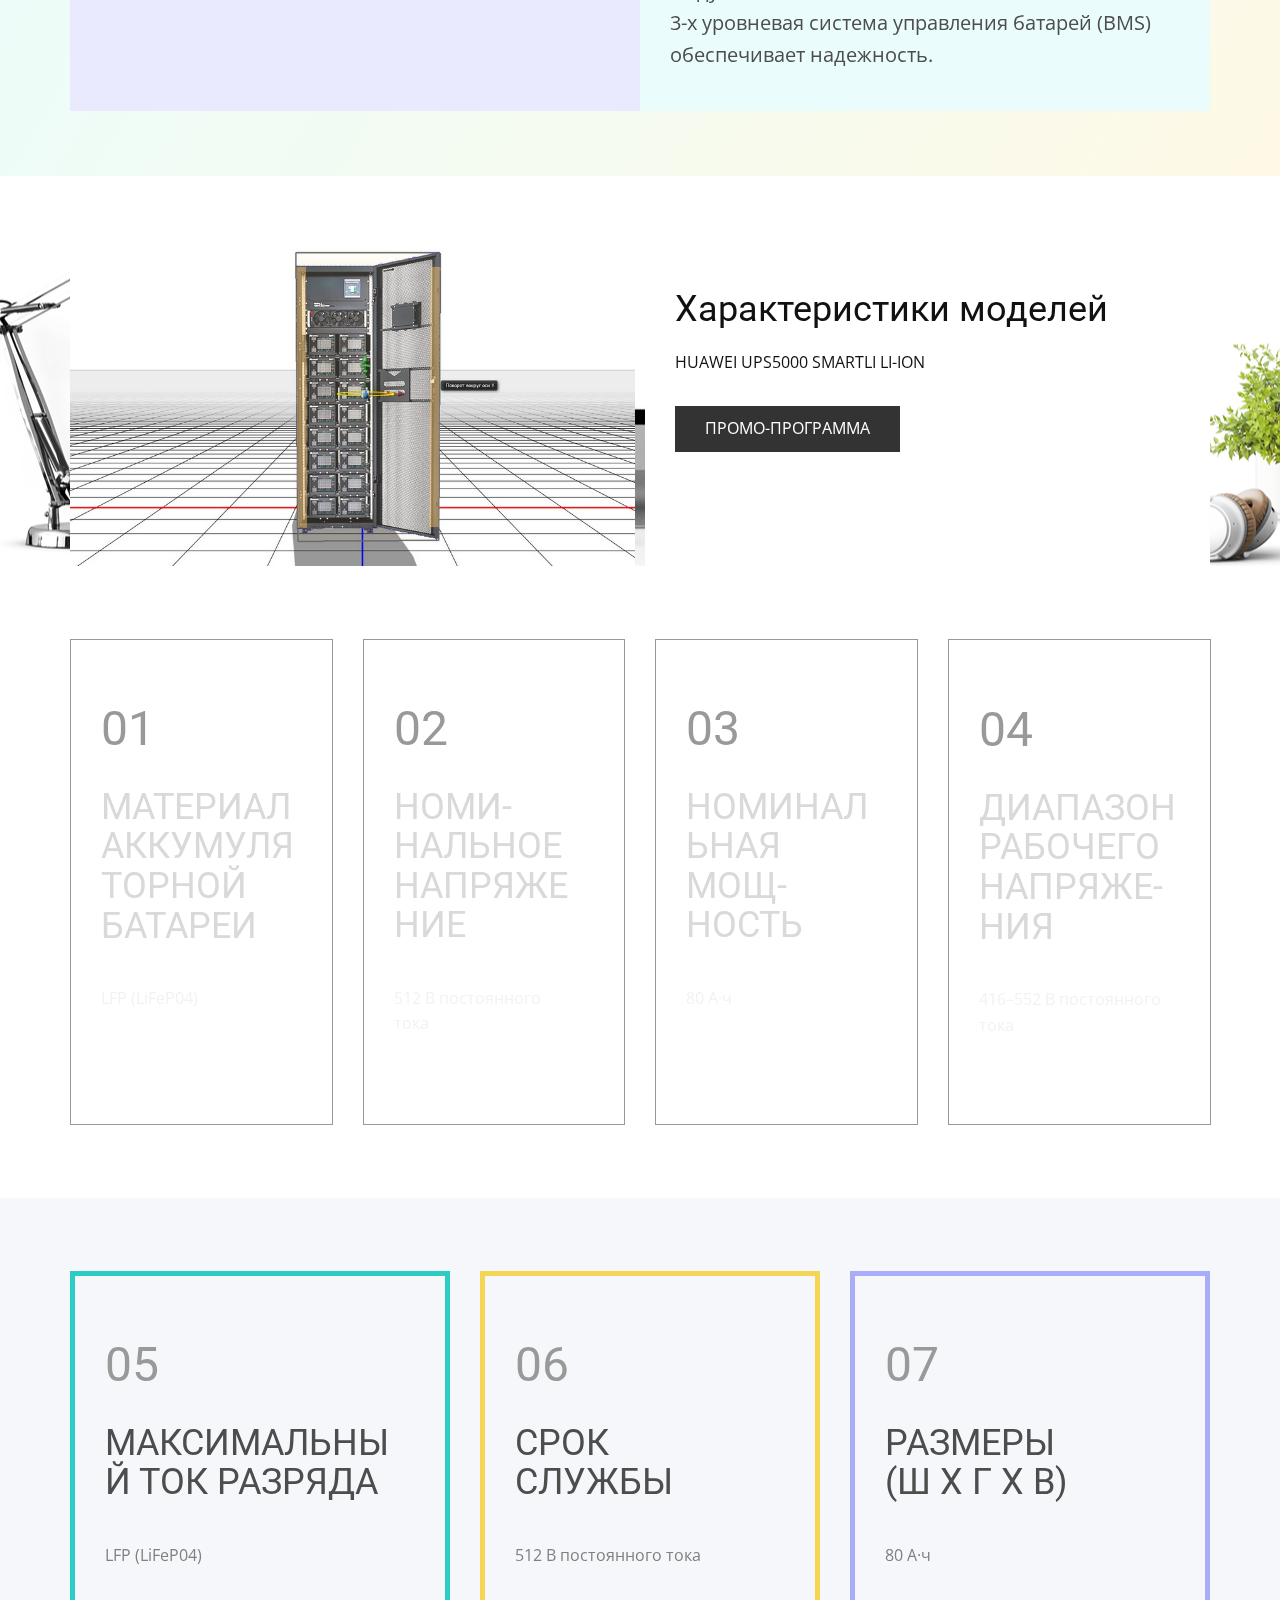
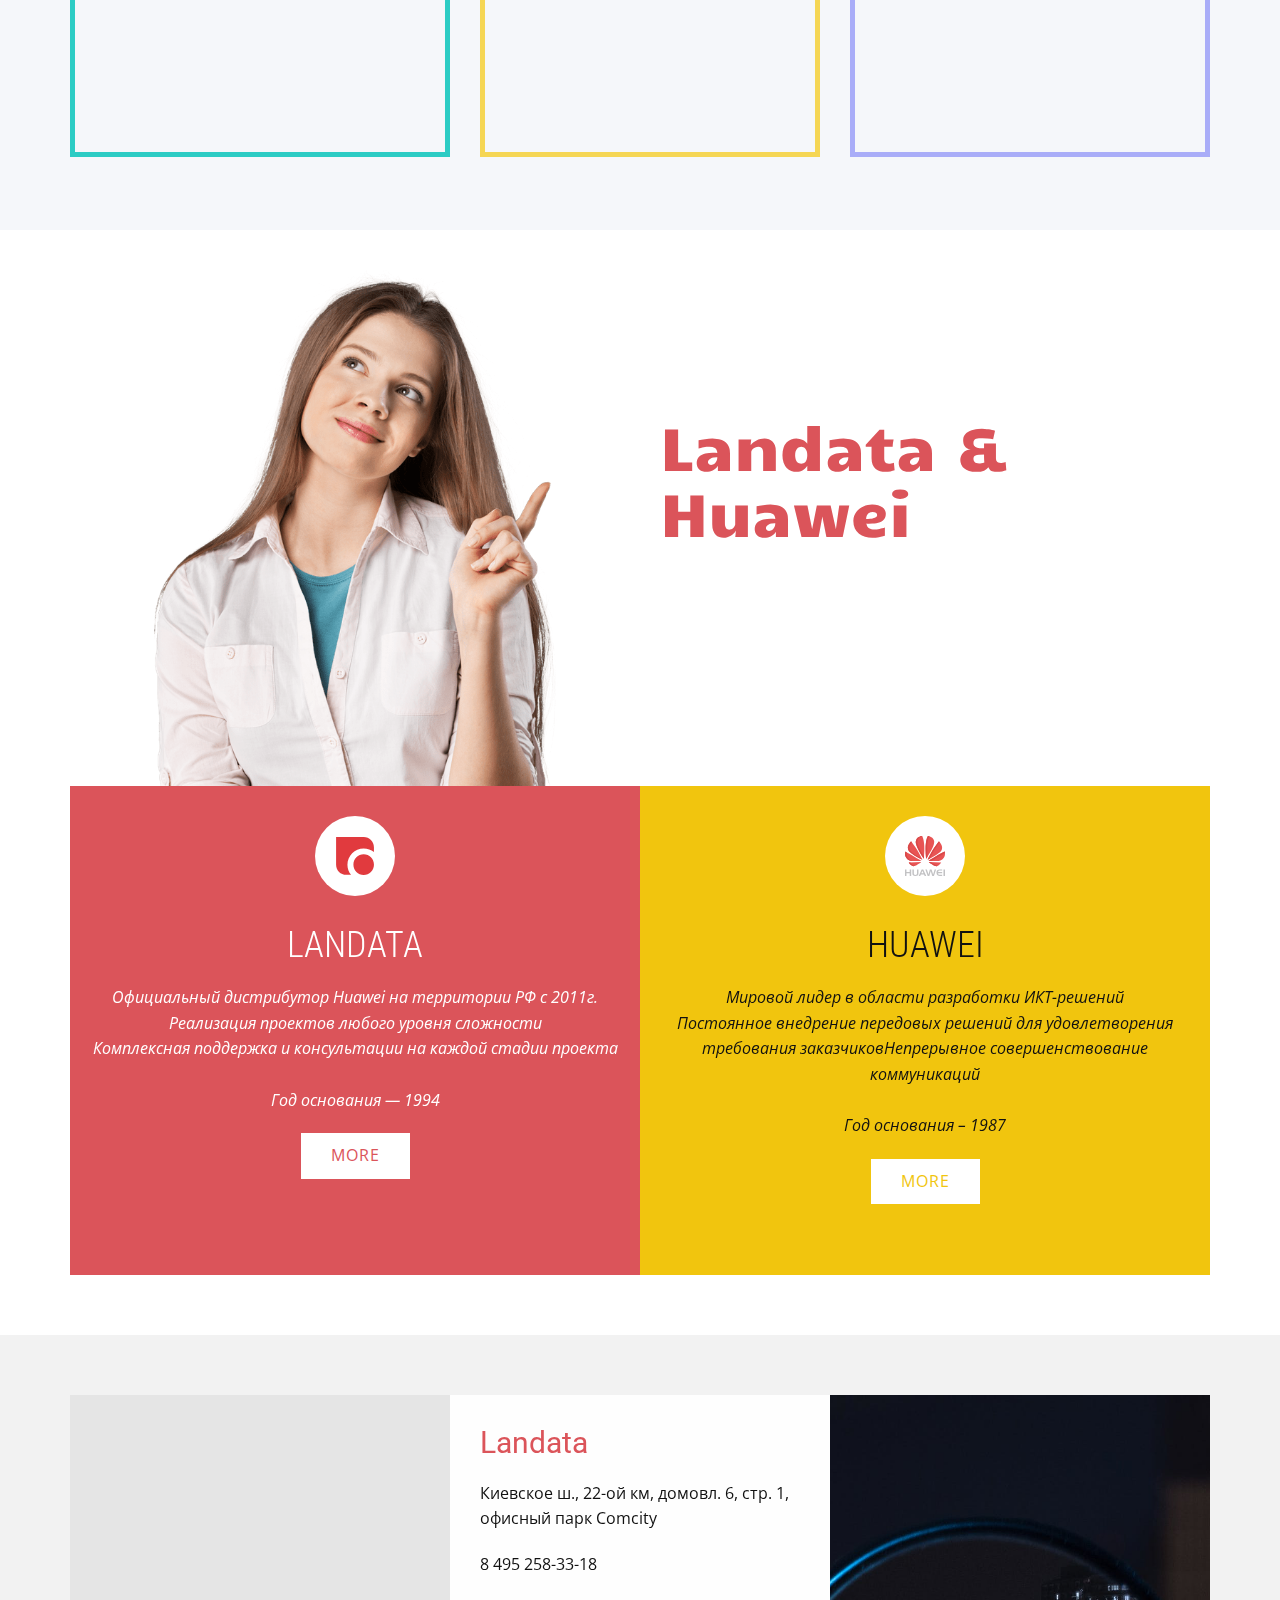
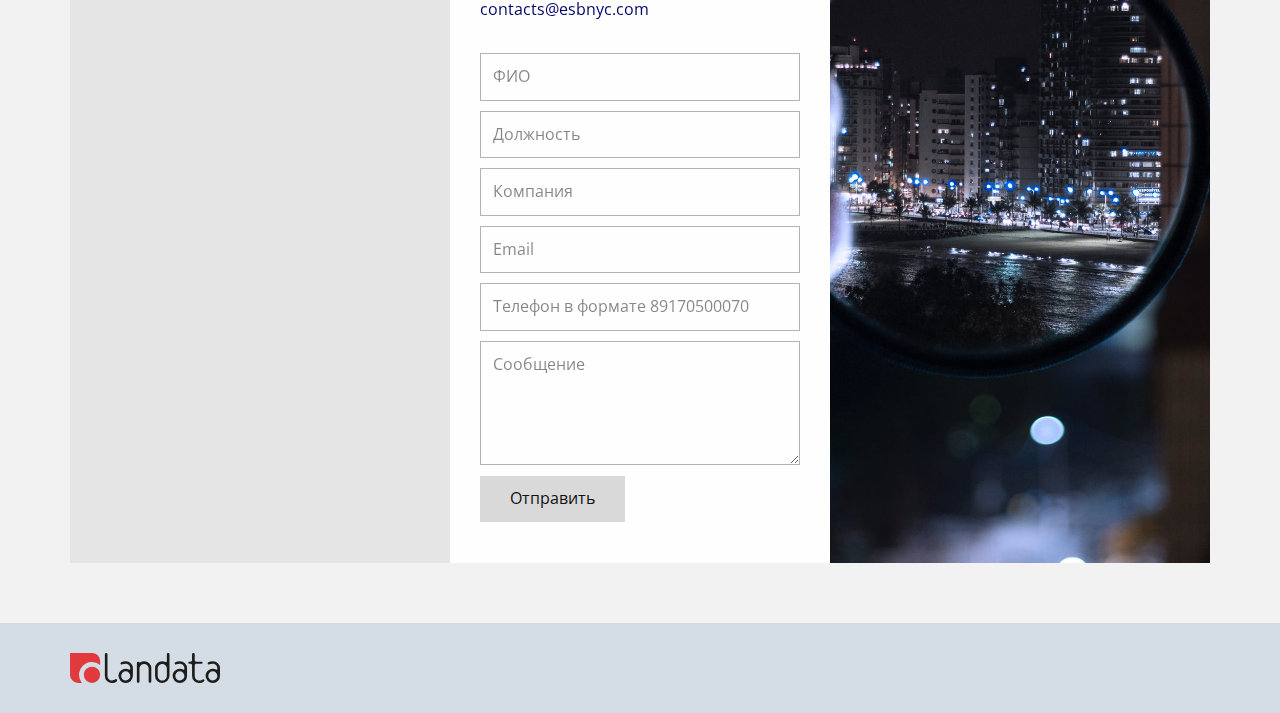
==== commit 6e713345: "App init" ====
--- a/home.html
+++ b/home.html
@@ -86,7 +86,7 @@
         </div>
       </div>
     </section>
-    <section class="skrollable skrollable-before u-align-center u-clearfix u-image u-parallax u-valign-top-lg u-valign-top-xl u-section-2" id="carousel_262c">
+    <section class="skrollable skrollable-after u-align-center u-clearfix u-image u-parallax u-valign-top-lg u-valign-top-xl u-section-2" id="carousel_262c">
       <div class="u-container-style u-expanded-width u-group u-white u-group-1">
         <div class="u-container-layout u-container-layout-1"></div>
       </div>
@@ -317,9 +317,9 @@
         </div>
       </div>
     </section>
-    <section class="skrollable skrollable-before u-clearfix u-image u-parallax u-section-7" id="sec-e520" data-image-width="1280" data-image-height="853">
+    <section class="skrollable skrollable-after u-clearfix u-image u-parallax u-section-7" id="sec-e520" data-image-width="1280" data-image-height="853">
       <div class="u-clearfix u-sheet u-sheet-1">
-        <div class="u-border-2 u-border-grey-dark-1 u-expanded-width u-shape u-shape-rectangle u-shape-1"></div>
+        <div class="u-border-2 u-border-grey-dark-1 u-expanded-width u-hidden-xs u-shape u-shape-rectangle u-shape-1"></div>
         <div class="u-clearfix u-layout-wrap u-layout-wrap-1">
           <div class="u-layout">
             <div class="u-layout-row">
@@ -387,7 +387,7 @@
         </div>
       </div>
     </section>
-    <section class="skrollable skrollable-before u-align-center u-clearfix u-image u-parallax u-shading u-section-10" id="carousel_7ffa">
+    <section class="skrollable skrollable-between u-align-center u-clearfix u-image u-parallax u-shading u-section-10" id="carousel_7ffa">
       <div class="u-clearfix u-sheet u-valign-middle u-sheet-1">
         <div class="u-clearfix u-expanded-width-lg u-expanded-width-md u-expanded-width-sm u-expanded-width-xs u-gutter-30 u-layout-wrap u-layout-wrap-1">
           <div class="u-gutter-0 u-layout">
@@ -458,7 +458,7 @@
         </div>
       </div>
     </section>
-    <section class="skrollable skrollable-before u-clearfix u-image u-parallax u-shading u-section-12" id="carousel_b652">
+    <section class="skrollable skrollable-between u-clearfix u-image u-parallax u-shading u-section-12" id="carousel_b652">
       <div class="u-clearfix u-sheet u-sheet-1">
         <div class="u-clearfix u-expanded-width u-layout-wrap u-layout-wrap-1">
           <div class="u-layout">
@@ -675,7 +675,7 @@
     </section>
     
     
-    <footer class="u-clearfix u-footer u-image u-footer" id="sec-6004"><div class="u-clearfix u-sheet u-sheet-1">
+    <footer class="u-align-left-xs u-clearfix u-footer u-image u-footer" id="sec-6004"><div class="u-clearfix u-sheet u-valign-middle-xs u-sheet-1">
         <a href="http://landata.ru" class="u-image u-logo u-image-1" data-image-width="372" data-image-height="74" title="websuite" target="_blank">
           <img src="images/Logo-Landata.svg" class="u-logo-image u-logo-image-1" data-image-width="150">
         </a>
--- a/nicepage.css
+++ b/nicepage.css
@@ -26549,7 +26549,7 @@
 @media (max-width: 1199px){ .u-footer .u-image-1 {width: 80px; height: 16px} }
 
 
-
+@media (max-width: 575px){ .u-footer .u-image-1 {margin-bottom: 30px; width: auto} }
 
  /*begin-variables base-font-size*/ 
  html { font-size: 16px; }
--- a/home.css
+++ b/home.css
@@ -31,7 +31,7 @@
 @media (max-width: 575px){ .u-section-1 .u-sheet-1 {min-height: 100vh}
 .u-section-1 .u-layout-wrap-1 {width: 340px; margin: 241px 0 0}
 .u-section-1 .u-text-1 {margin-top: 0}
-.u-section-1 .u-btn-2 {padding-right: 73px} }.u-section-2 {min-height: 918px; background-image: url("images/edfe0d34-85a2-334f-535a-16bb6c3310f4.jpg")}
+.u-section-1 .u-btn-2 {padding-right: 73px} }.u-section-2 {min-height: 918px; background-image: url("images/edfe0d34-85a2-334f-535a-16bb6c3310f4.jpg"); background-position: 50% 10vh}
 .u-section-2 .u-group-1 {min-height: 274px; margin: 0 auto 0 0}
 .u-section-2 .u-container-layout-1 {padding: 30px}
 .u-section-2 .u-layout-wrap-1 {width: 1140px; margin: -214px auto 60px}
@@ -75,8 +75,7 @@
 .u-section-2 .u-container-layout-3 {padding-left: 10px; padding-right: 10px}
 .u-section-2 .u-container-layout-4 {padding-left: 10px; padding-right: 10px} }
 
-@media (max-width: 575px){ .u-section-2 {background-position: 50% -10vh}
-.u-section-2 .u-layout-wrap-1 {width: 340px} }.u-section-3 {background-image: none}
+@media (max-width: 575px){ .u-section-2 .u-layout-wrap-1 {width: 340px} }.u-section-3 {background-image: none}
 .u-section-3 .u-sheet-1 {min-height: 633px}
 .u-section-3 .u-image-1 {width: 381px; min-height: 516px; background-image: url("images/gbf.png"); background-position: 50% 50%; margin: 59px auto 0 35px}
 .u-section-3 .u-container-layout-1 {padding: 30px}
@@ -239,7 +238,7 @@
 .u-section-6 .u-container-layout-2 {padding-left: 10px}
 .u-section-6 .u-container-layout-3 {padding-left: 10px} }
 
-@media (max-width: 575px){ .u-section-6 .u-sheet-1 {min-height: 141px} }.u-section-7 {background-image: url("images/52e9d3424a5ba814f6da8c7dda2934761237d6ed5a4c704c7d2979d4904dc15c_1280.jpg")}
+@media (max-width: 575px){ .u-section-6 .u-sheet-1 {min-height: 141px} }.u-section-7 {background-image: url("images/52e9d3424a5ba814f6da8c7dda2934761237d6ed5a4c704c7d2979d4904dc15c_1280.jpg"); background-position: 50% 10vh}
 .u-section-7 .u-sheet-1 {min-height: 767px}
 .u-section-7 .u-shape-1 {height: 562px; background-image: none; margin-top: 0; margin-bottom: 0; margin-left: 0}
 .u-section-7 .u-layout-wrap-1 {width: 858px; margin: -562px auto 0}
@@ -250,7 +249,7 @@
 .u-section-7 .u-text-2 {font-size: 1.11111rem; font-style: normal; margin: 20px 0 0}
 .u-section-7 .u-btn-1 {border-style: none; background-image: none; margin: 40px 323px 0 0} 
 
-@media (max-width: 1199px){ .u-section-7 {min-height: 170px; background-position: 50% 10vh}
+@media (max-width: 1199px){ .u-section-7 {min-height: 170px}
 .u-section-7 .u-sheet-1 {min-height: 170px}
 .u-section-7 .u-shape-1 {height: 526px; margin-left: initial}
 .u-section-7 .u-layout-wrap-1 {margin-top: -526px}
@@ -272,10 +271,9 @@
 .u-section-7 .u-image-1 {min-height: 582px}
 .u-section-7 .u-container-layout-2 {padding-left: 10px; padding-right: 10px} }
 
-@media (max-width: 575px){ .u-section-7 {min-height: 180px; background-position: 50% -10vh}
-.u-section-7 .u-sheet-1 {min-height: 180px}
-.u-section-7 .u-shape-1 {height: 759px; margin-left: initial}
-.u-section-7 .u-layout-wrap-1 {width: 340px; margin-top: -722px; margin-left: auto}
+@media (max-width: 575px){ .u-section-7 .u-sheet-1 {min-height: 100vh}
+.u-section-7 .u-shape-1 {height: 153px; margin-top: 205px; margin-left: initial}
+.u-section-7 .u-layout-wrap-1 {width: 340px; margin: 60px 0 0}
 .u-section-7 .u-image-1 {min-height: 693px}
 .u-section-7 .u-btn-1 {margin-right: auto} }.u-section-8 {background-image: linear-gradient(120deg, #eafdfc, #fef9e6)}
 .u-section-8 .u-sheet-1 {min-height: 583px}
@@ -335,7 +333,7 @@
 .u-section-9 .u-container-layout-2 {padding-left: 10px; padding-right: 10px} }
 
 @media (max-width: 575px){ .u-section-9 .u-sheet-1 {min-height: 56px}
-.u-section-9 .u-image-1 {min-height: 239px} }.u-section-10 {background-image: linear-gradient(0deg, rgba(0,0,0,0.65), rgba(0,0,0,0.65)), url("images/Depositphotos_149753678_xl-2015.jpg")}
+.u-section-9 .u-image-1 {min-height: 239px} }.u-section-10 {background-image: linear-gradient(0deg, rgba(0,0,0,0.65), rgba(0,0,0,0.65)), url("images/Depositphotos_149753678_xl-2015.jpg"); background-position: 50% 10vh}
 .u-section-10 .u-sheet-1 {min-height: 632px}
 .u-section-10 .u-layout-wrap-1 {width: 1140px; margin: 60px 0}
 .u-section-10 .u-layout-cell-1 {min-height: 516px}
@@ -359,8 +357,7 @@
 .u-section-10 .u-text-11 {text-transform: none; font-size: 2.25rem; margin: 20px 2px 0 0}
 .u-section-10 .u-text-12 {margin: 40px 2px 0 0} 
 
-@media (max-width: 1199px){ .u-section-10 {background-position: 50% 10vh}
-.u-section-10 .u-sheet-1 {min-height: 521px}
+@media (max-width: 1199px){ .u-section-10 .u-sheet-1 {min-height: 521px}
 .u-section-10 .u-layout-wrap-1 {margin-right: initial; margin-left: initial; width: auto}
 .u-section-10 .u-layout-cell-1 {min-height: 543px}
 .u-section-10 .u-text-2 {font-size: 2.0625rem}
@@ -387,8 +384,7 @@
 .u-section-10 .u-container-layout-4 {padding-left: 10px; padding-right: 10px}
 .u-section-10 .u-text-11 {font-size: 1.5} }
 
-@media (max-width: 575px){ .u-section-10 {background-position: 50% -10vh}
-.u-section-10 .u-sheet-1 {min-height: 188px} }.u-section-11 {background-image: none}
+@media (max-width: 575px){ .u-section-10 .u-sheet-1 {min-height: 188px} }.u-section-11 {background-image: none}
 .u-section-11 .u-sheet-1 {min-height: 632px}
 .u-section-11 .u-layout-wrap-1 {width: 1140px; margin: 60px 0}
 .u-section-11 .u-layout-cell-1 {min-height: 516px}
@@ -427,7 +423,7 @@
 
 @media (max-width: 767px){ .u-section-11 .u-sheet-1 {min-height: 299px} }
 
-@media (max-width: 575px){ .u-section-11 .u-sheet-1 {min-height: 188px} }.u-section-12 {background-image: linear-gradient(0deg, rgba(0,0,0,0.1), rgba(0,0,0,0.1)), url("images/Depositphotos_78338724_xl-2015.jpg")}
+@media (max-width: 575px){ .u-section-11 .u-sheet-1 {min-height: 188px} }.u-section-12 {background-image: linear-gradient(0deg, rgba(0,0,0,0.1), rgba(0,0,0,0.1)), url("images/Depositphotos_78338724_xl-2015.jpg"); background-position: 50% 10vh}
 .u-section-12 .u-sheet-1 {min-height: 1017px}
 .u-section-12 .u-layout-wrap-1 {margin: 24px auto 0 0}
 .u-section-12 .u-layout-cell-1 {min-height: 532px}
@@ -485,8 +481,7 @@
 .u-section-12 .u-container-layout-3 {padding-left: 30px; padding-right: 30px}
 .u-section-12 .u-container-layout-4 {padding-left: 30px; padding-right: 30px} }
 
-@media (max-width: 575px){ .u-section-12 {background-position: 50% -4.67803vh}
-.u-section-12 .u-sheet-1 {min-height: 297px}
+@media (max-width: 575px){ .u-section-12 .u-sheet-1 {min-height: 297px}
 .u-section-12 .u-image-1 {width: 310px; height: auto; margin-top: initial; margin-bottom: initial}
 .u-section-12 .u-text-2 {font-size: 2.25rem} }.u-section-13 {background-image: none}
 .u-section-13 .u-sheet-1 {min-height: 684px}
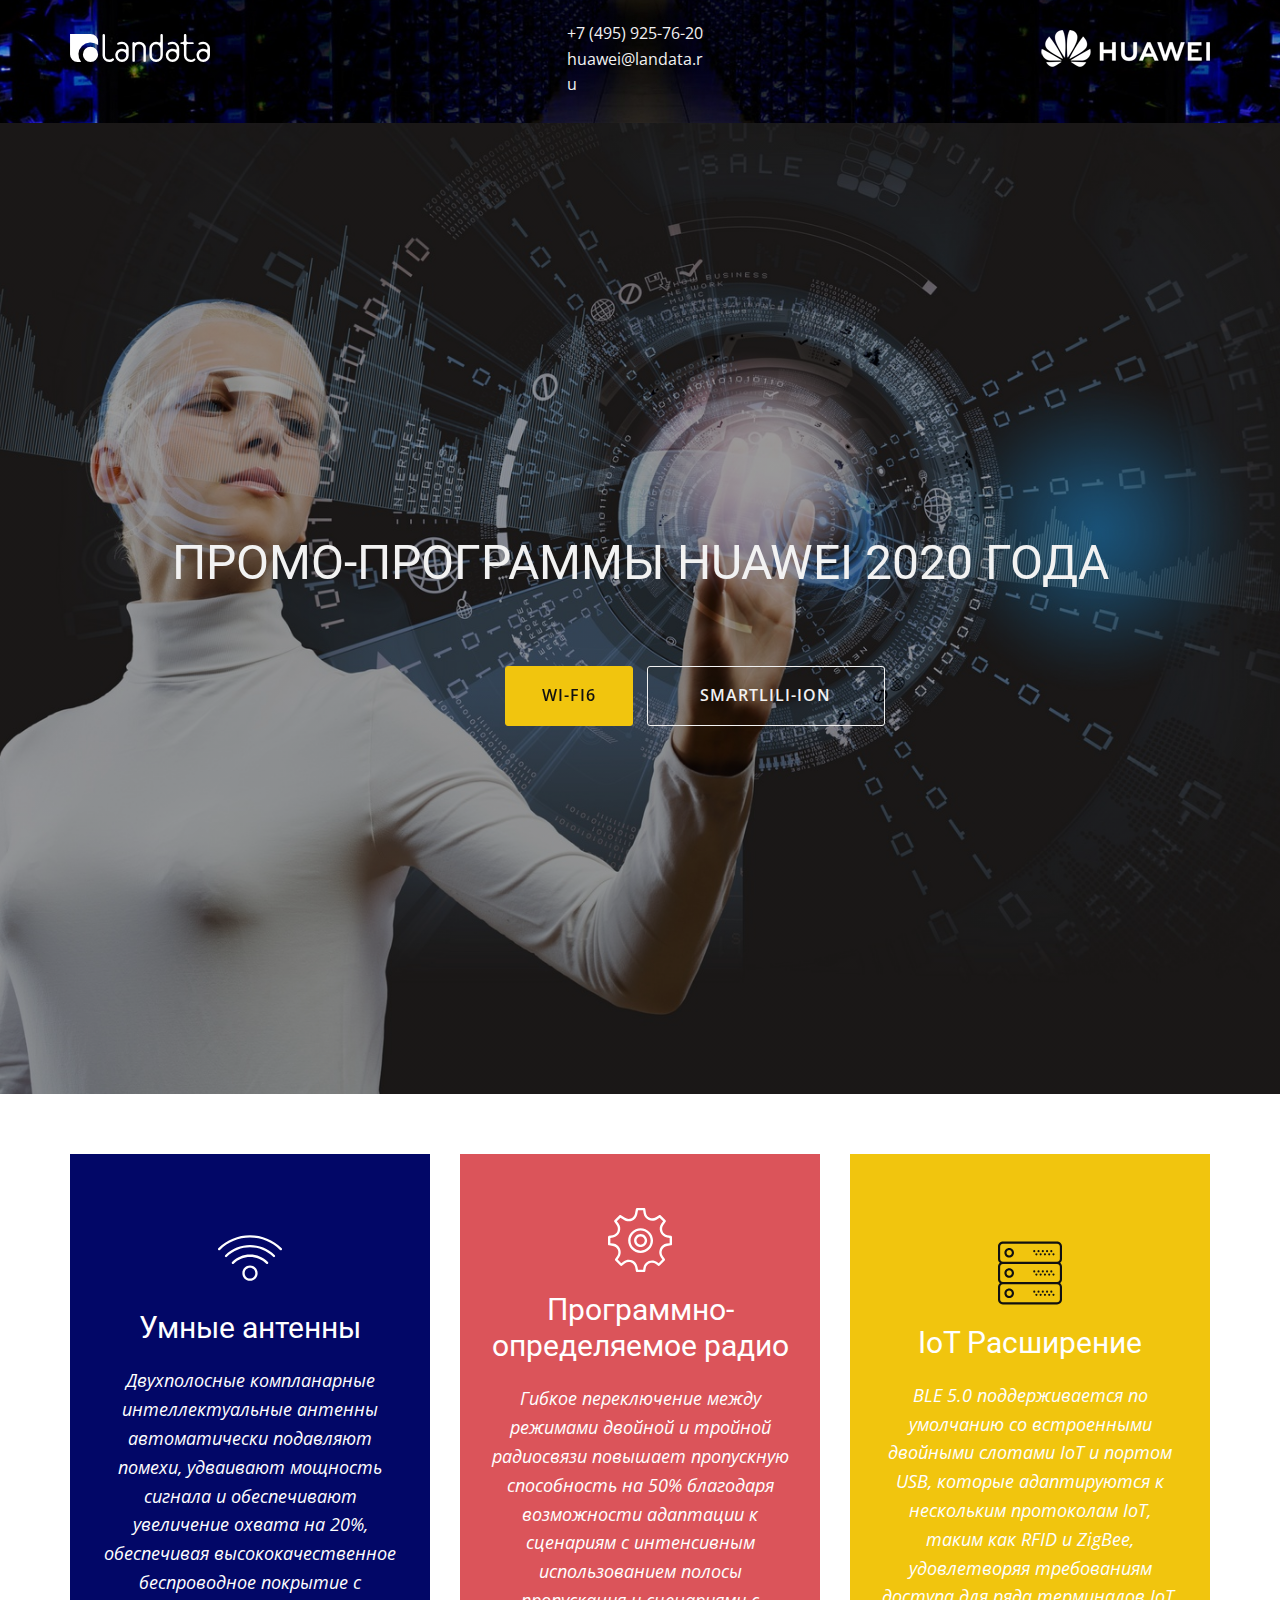
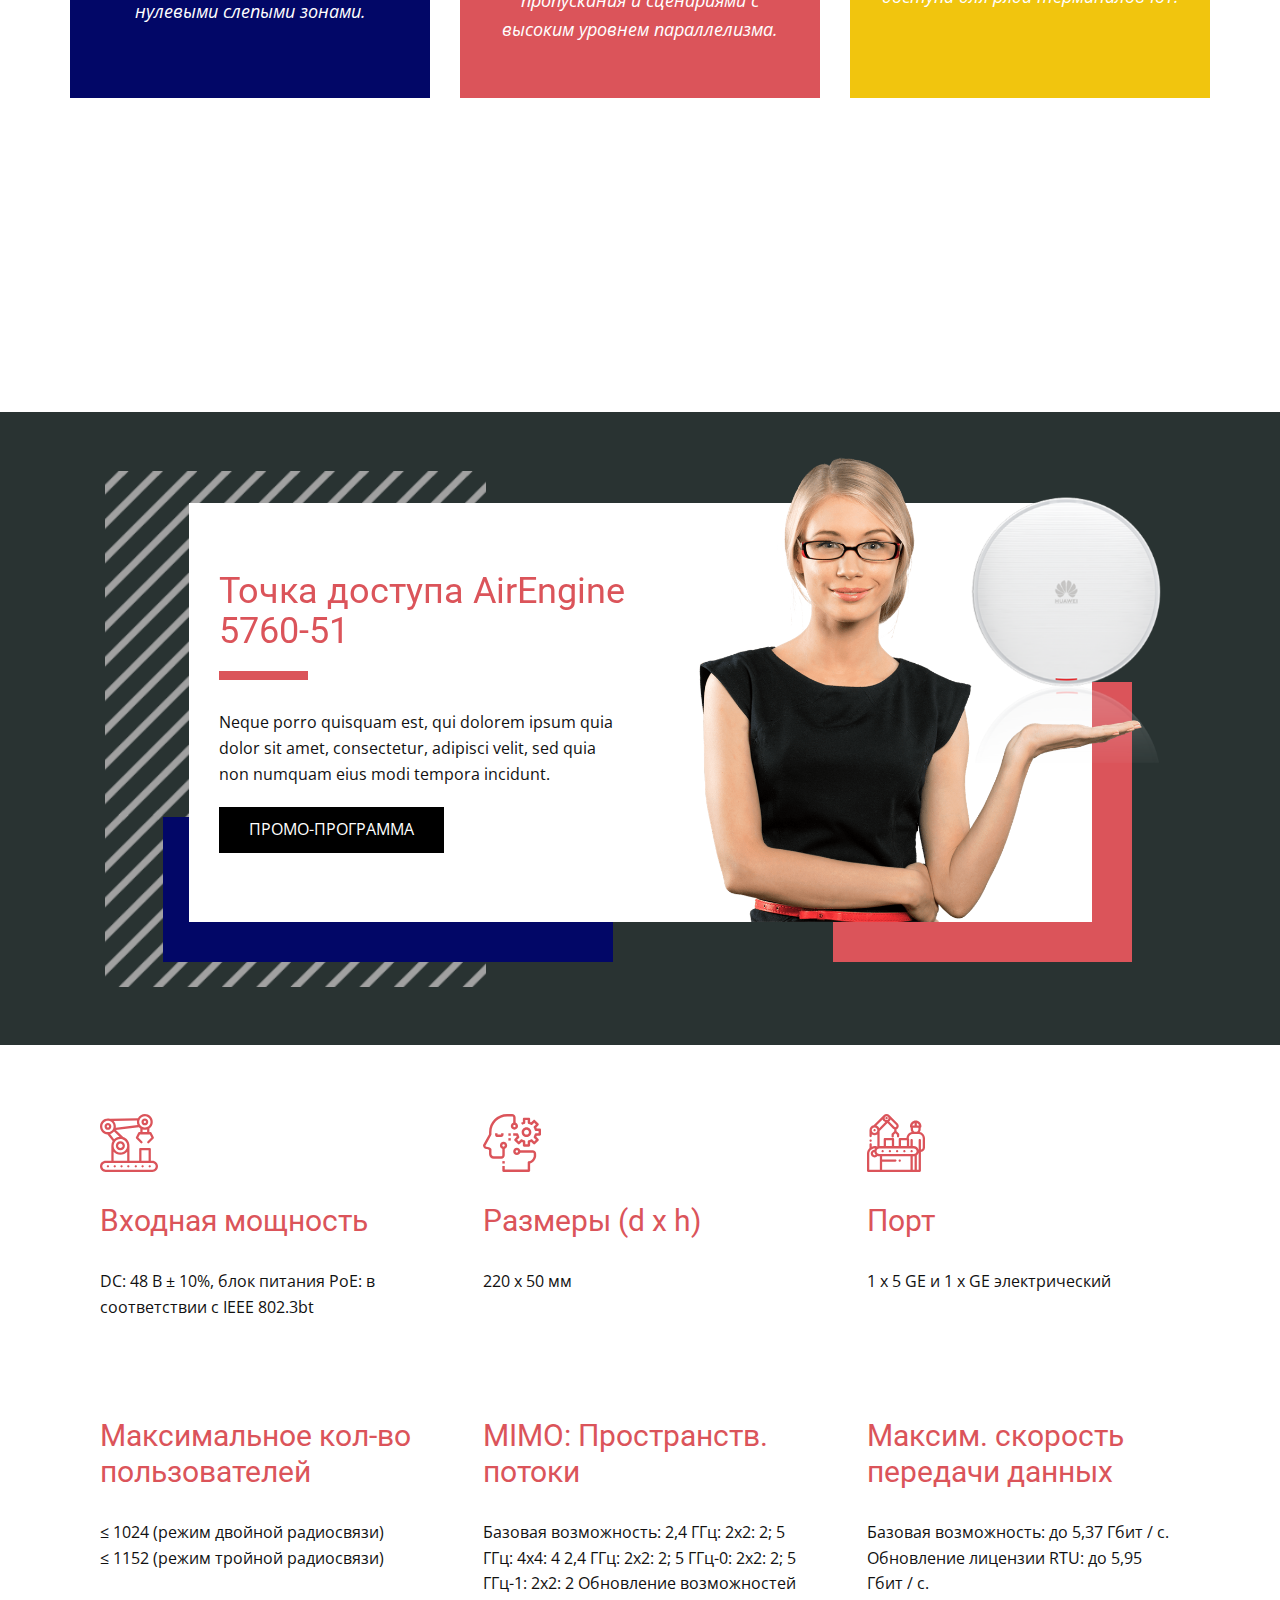
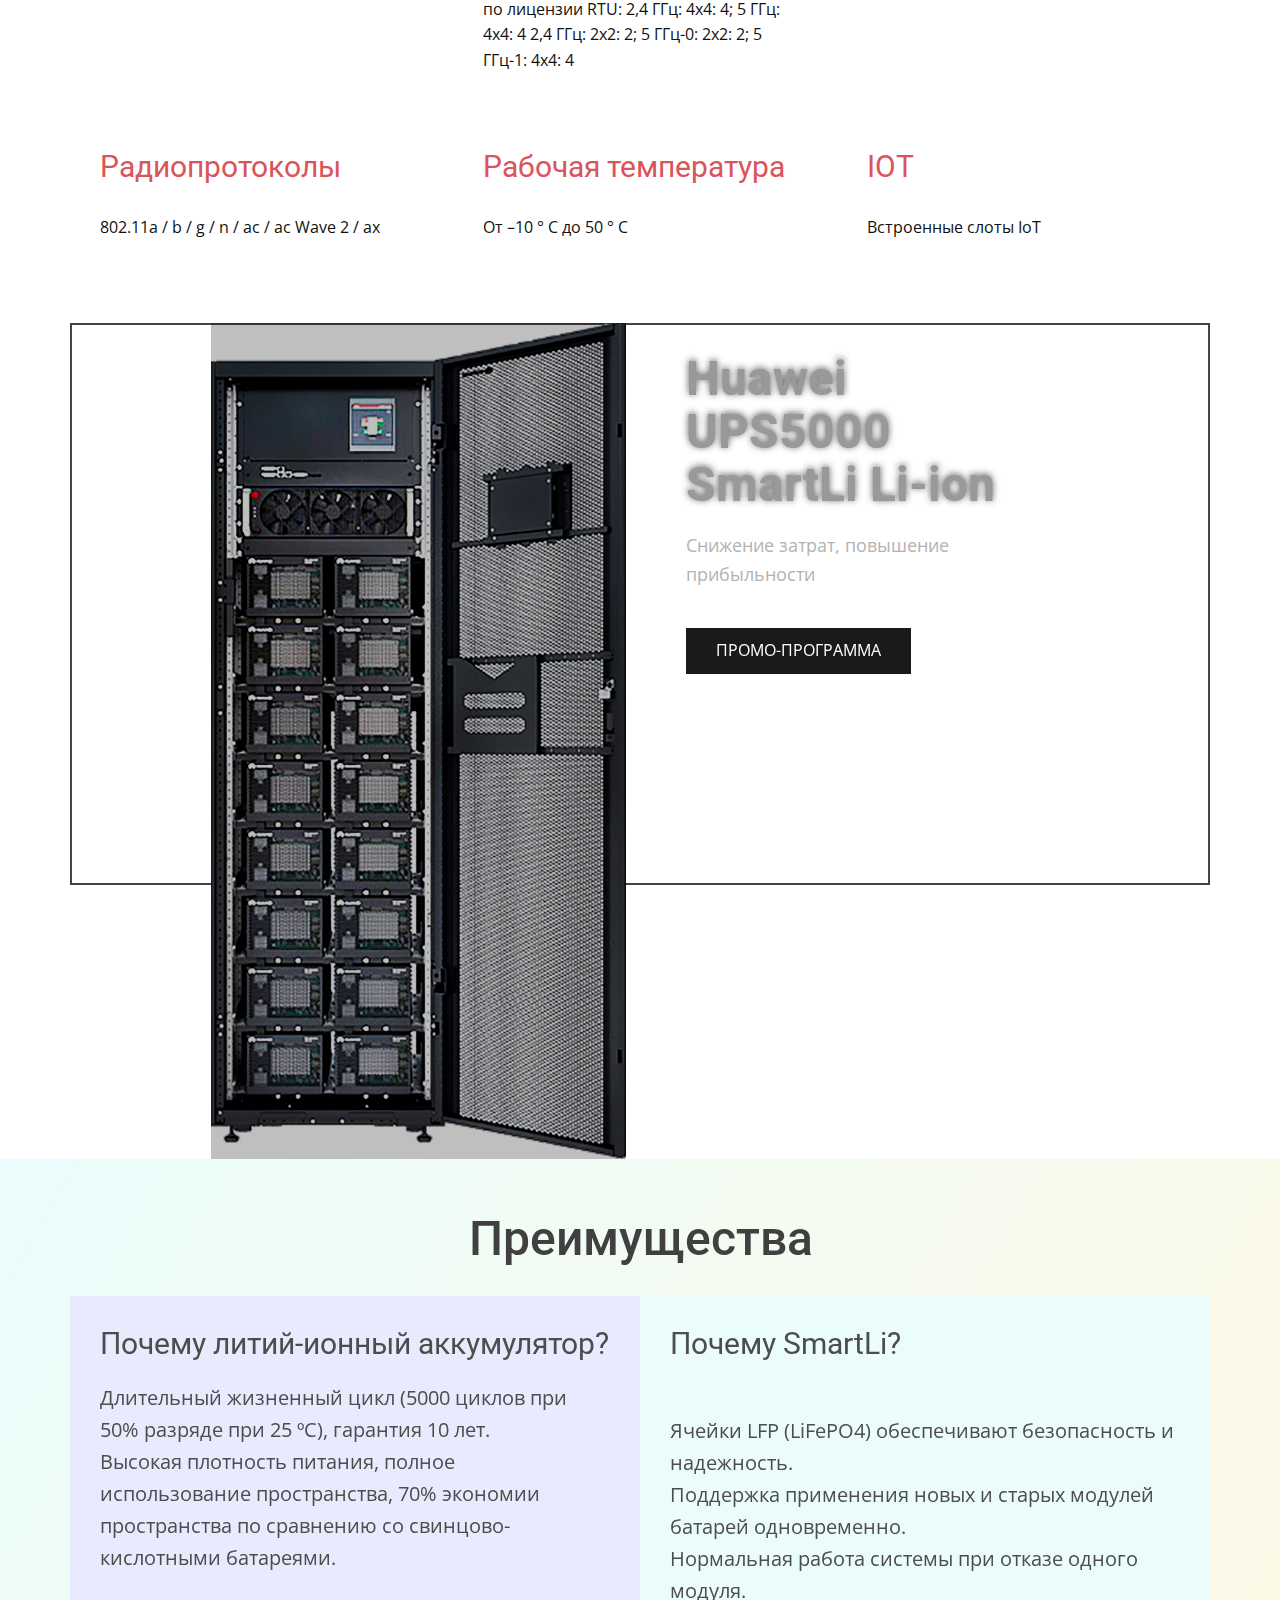
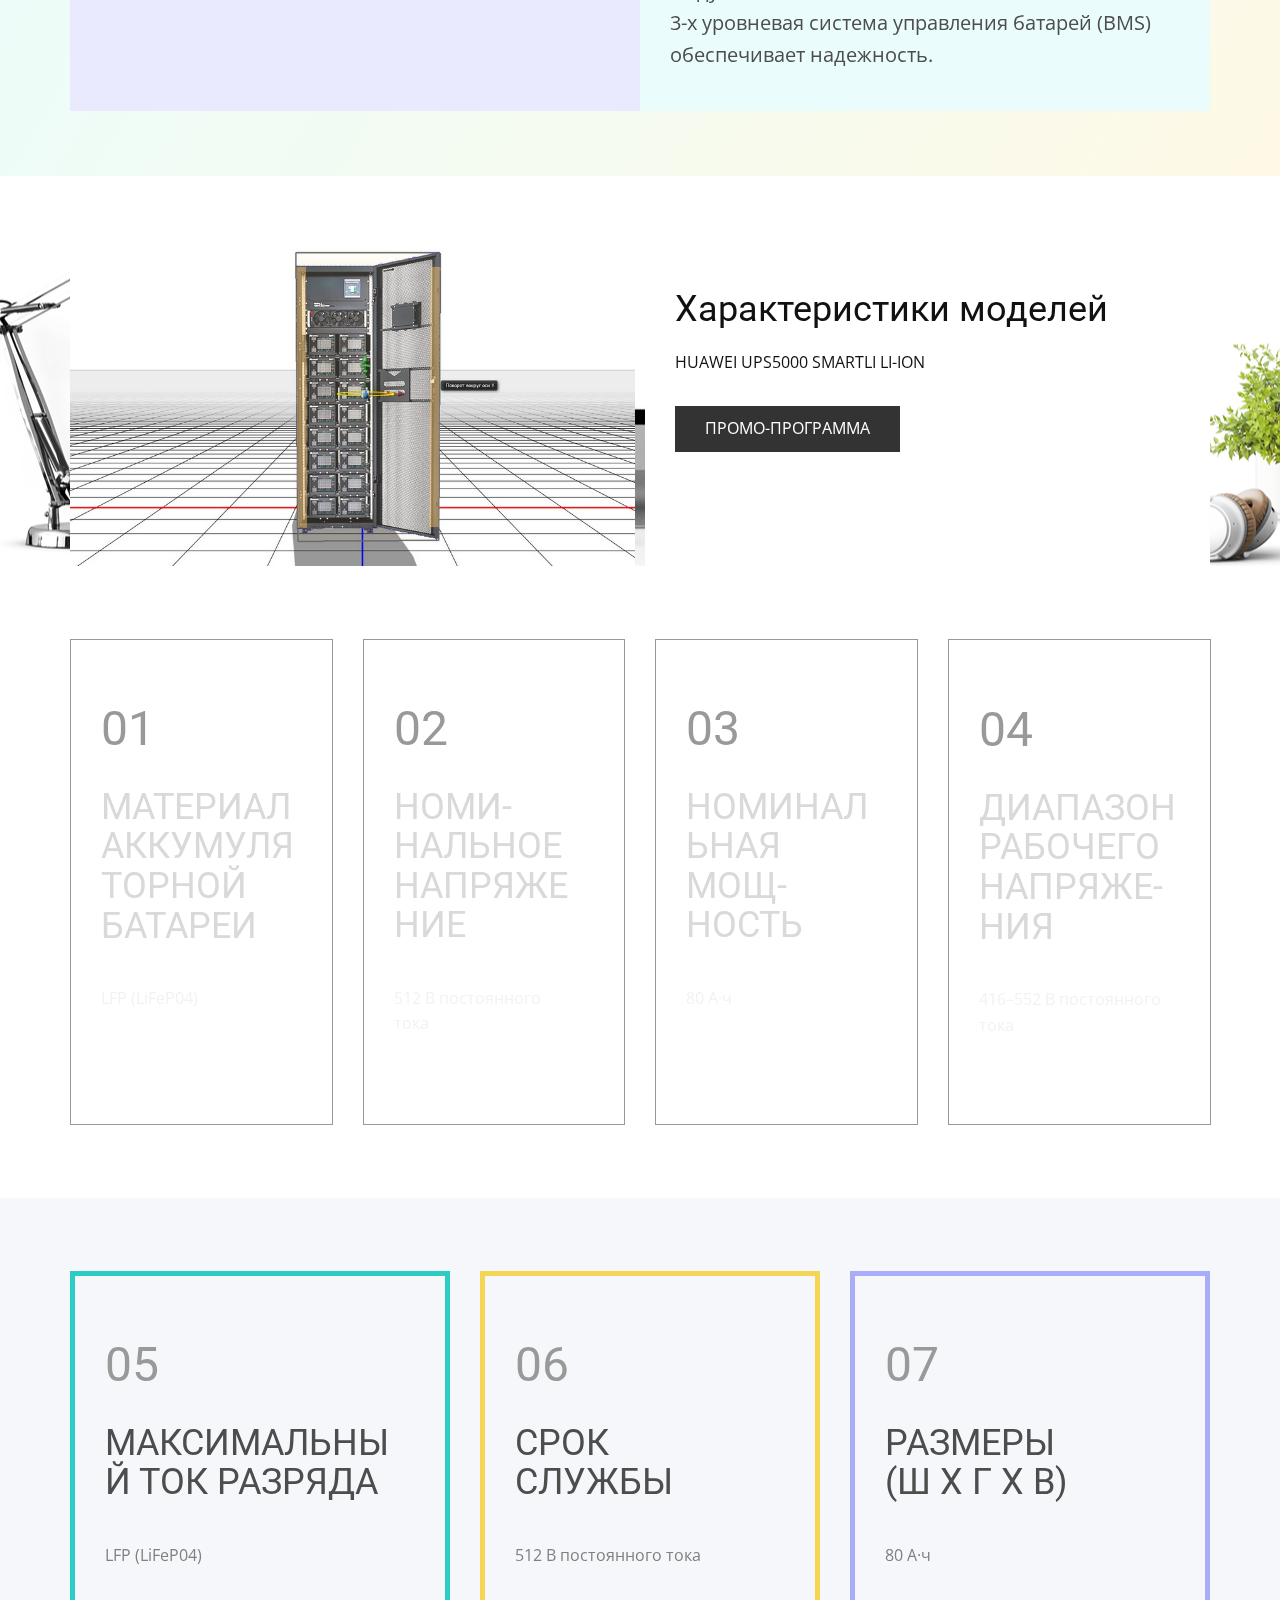
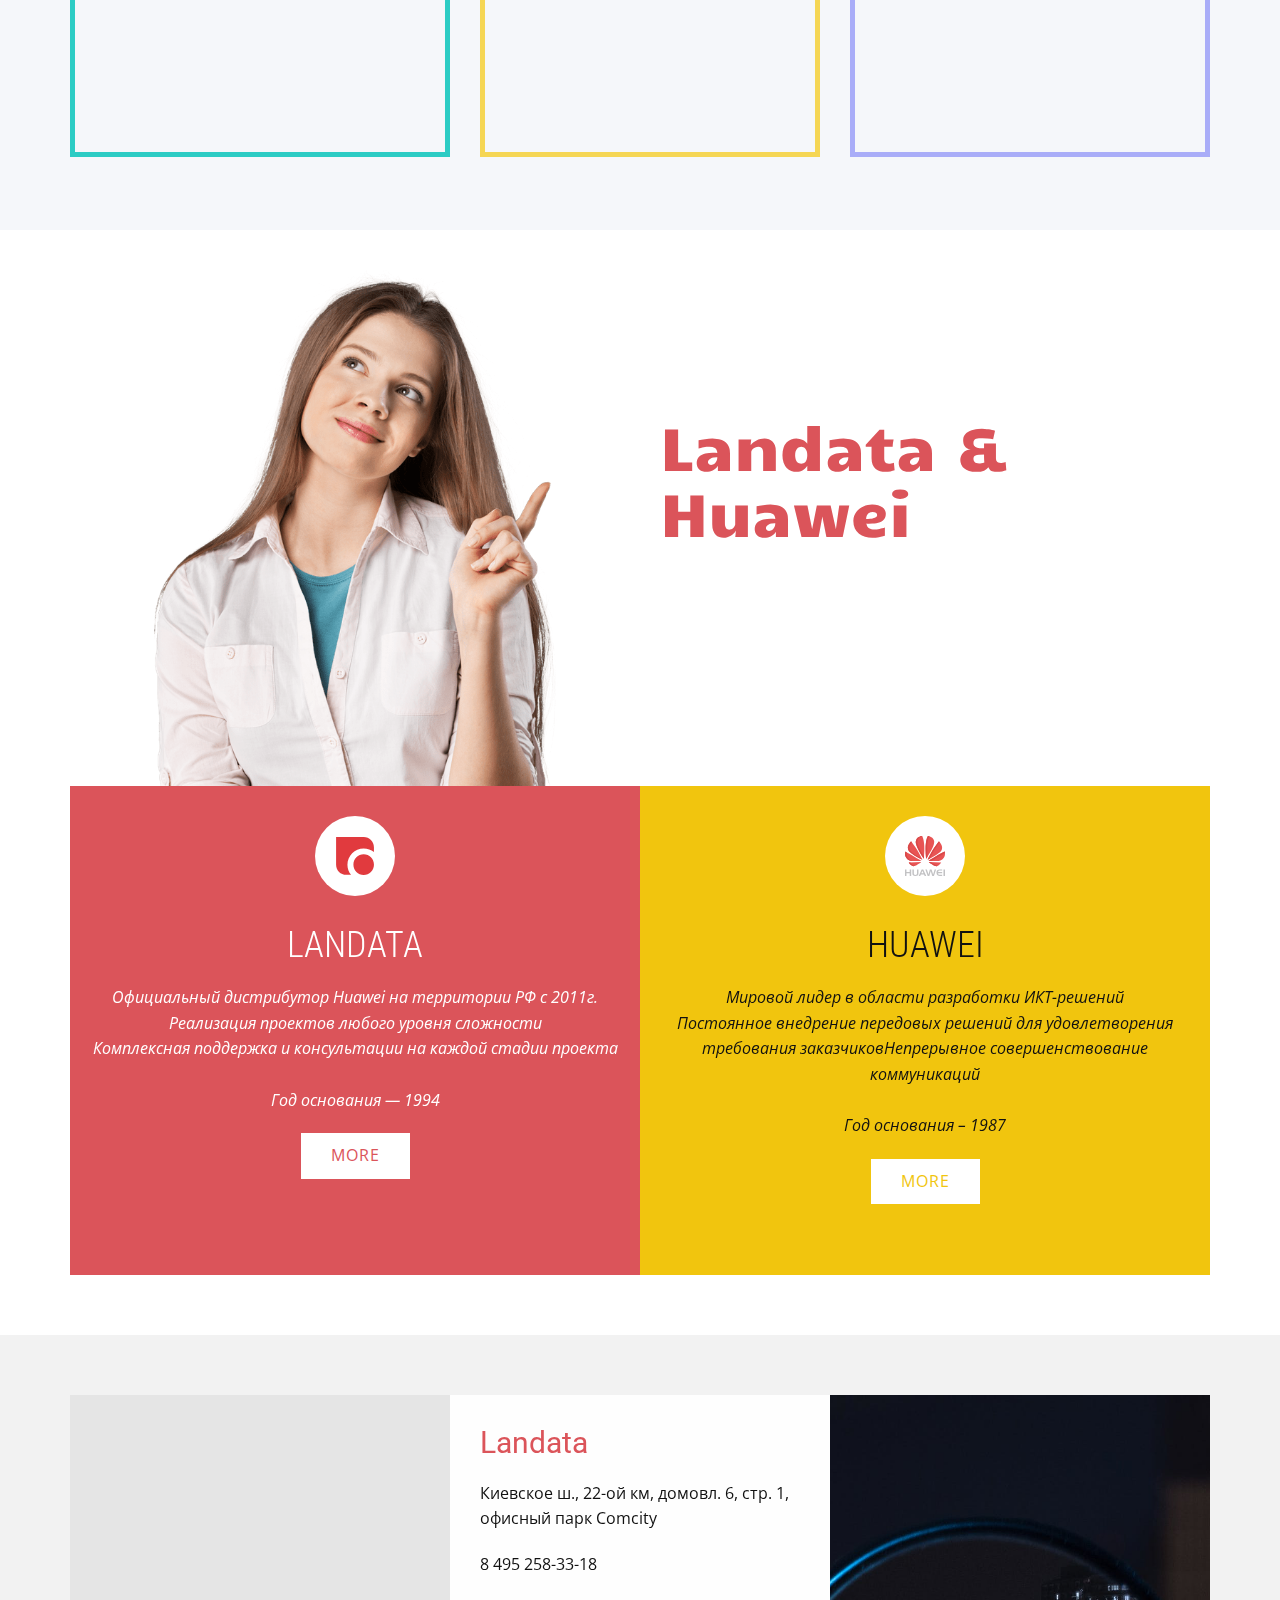
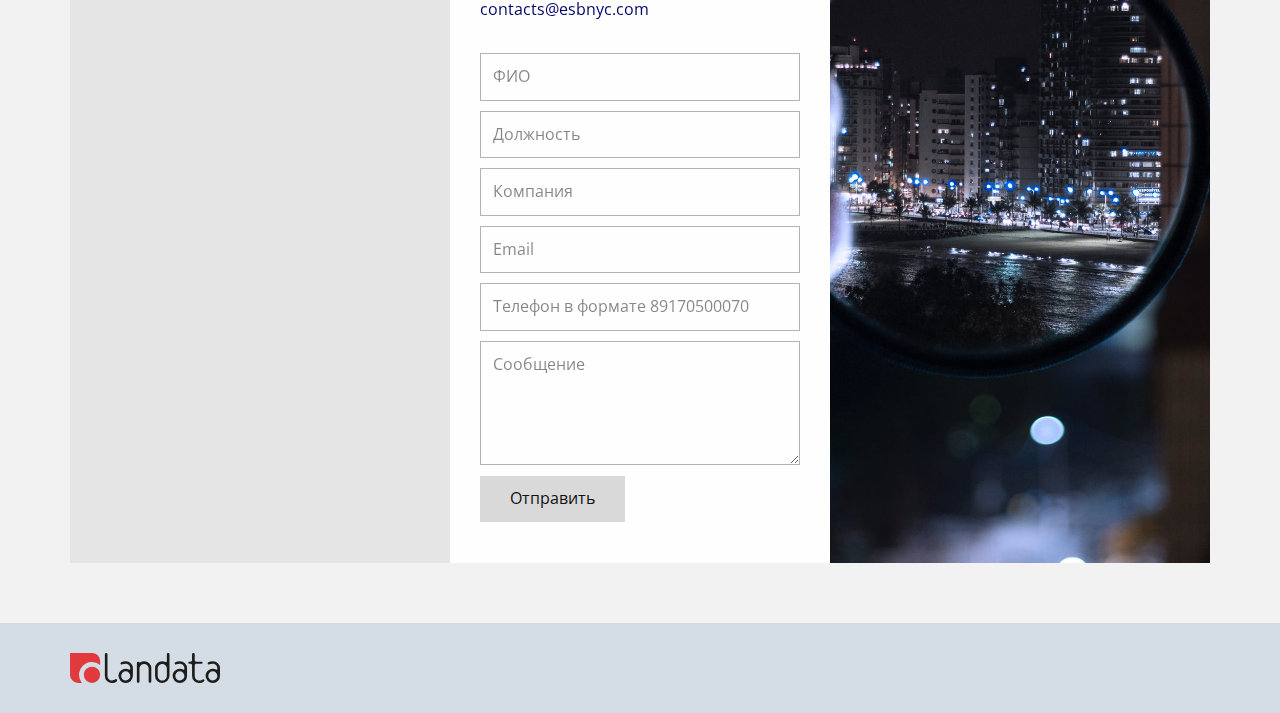
==== commit 6e19add3: "App init" ====
--- a/home.html
+++ b/home.html
@@ -318,8 +318,8 @@
       </div>
     </section>
     <section class="skrollable skrollable-after u-clearfix u-image u-parallax u-section-7" id="sec-e520" data-image-width="1280" data-image-height="853">
-      <div class="u-clearfix u-sheet u-sheet-1">
-        <div class="u-border-2 u-border-grey-dark-1 u-expanded-width u-hidden-xs u-shape u-shape-rectangle u-shape-1"></div>
+      <div class="u-clearfix u-sheet u-valign-middle-xs u-sheet-1">
+        <div class="u-border-2 u-border-grey-dark-1 u-expanded-width u-shape u-shape-rectangle u-shape-1"></div>
         <div class="u-clearfix u-layout-wrap u-layout-wrap-1">
           <div class="u-layout">
             <div class="u-layout-row">
@@ -458,7 +458,7 @@
         </div>
       </div>
     </section>
-    <section class="skrollable skrollable-between u-clearfix u-image u-parallax u-shading u-section-12" id="carousel_b652">
+    <section class="skrollable skrollable-before u-clearfix u-image u-parallax u-shading u-section-12" id="carousel_b652">
       <div class="u-clearfix u-sheet u-sheet-1">
         <div class="u-clearfix u-expanded-width u-layout-wrap u-layout-wrap-1">
           <div class="u-layout">
--- a/home.css
+++ b/home.css
@@ -271,9 +271,9 @@
 .u-section-7 .u-image-1 {min-height: 582px}
 .u-section-7 .u-container-layout-2 {padding-left: 10px; padding-right: 10px} }
 
-@media (max-width: 575px){ .u-section-7 .u-sheet-1 {min-height: 100vh}
-.u-section-7 .u-shape-1 {height: 153px; margin-top: 205px; margin-left: initial}
-.u-section-7 .u-layout-wrap-1 {width: 340px; margin: 60px 0 0}
+@media (max-width: 575px){ .u-section-7 .u-sheet-1 {min-height: 1879px}
+.u-section-7 .u-shape-1 {height: 759px; margin-top: 25px; margin-left: initial}
+.u-section-7 .u-layout-wrap-1 {width: 340px; margin-top: 0; margin-left: auto; margin-bottom: 25px}
 .u-section-7 .u-image-1 {min-height: 693px}
 .u-section-7 .u-btn-1 {margin-right: auto} }.u-section-8 {background-image: linear-gradient(120deg, #eafdfc, #fef9e6)}
 .u-section-8 .u-sheet-1 {min-height: 583px}
